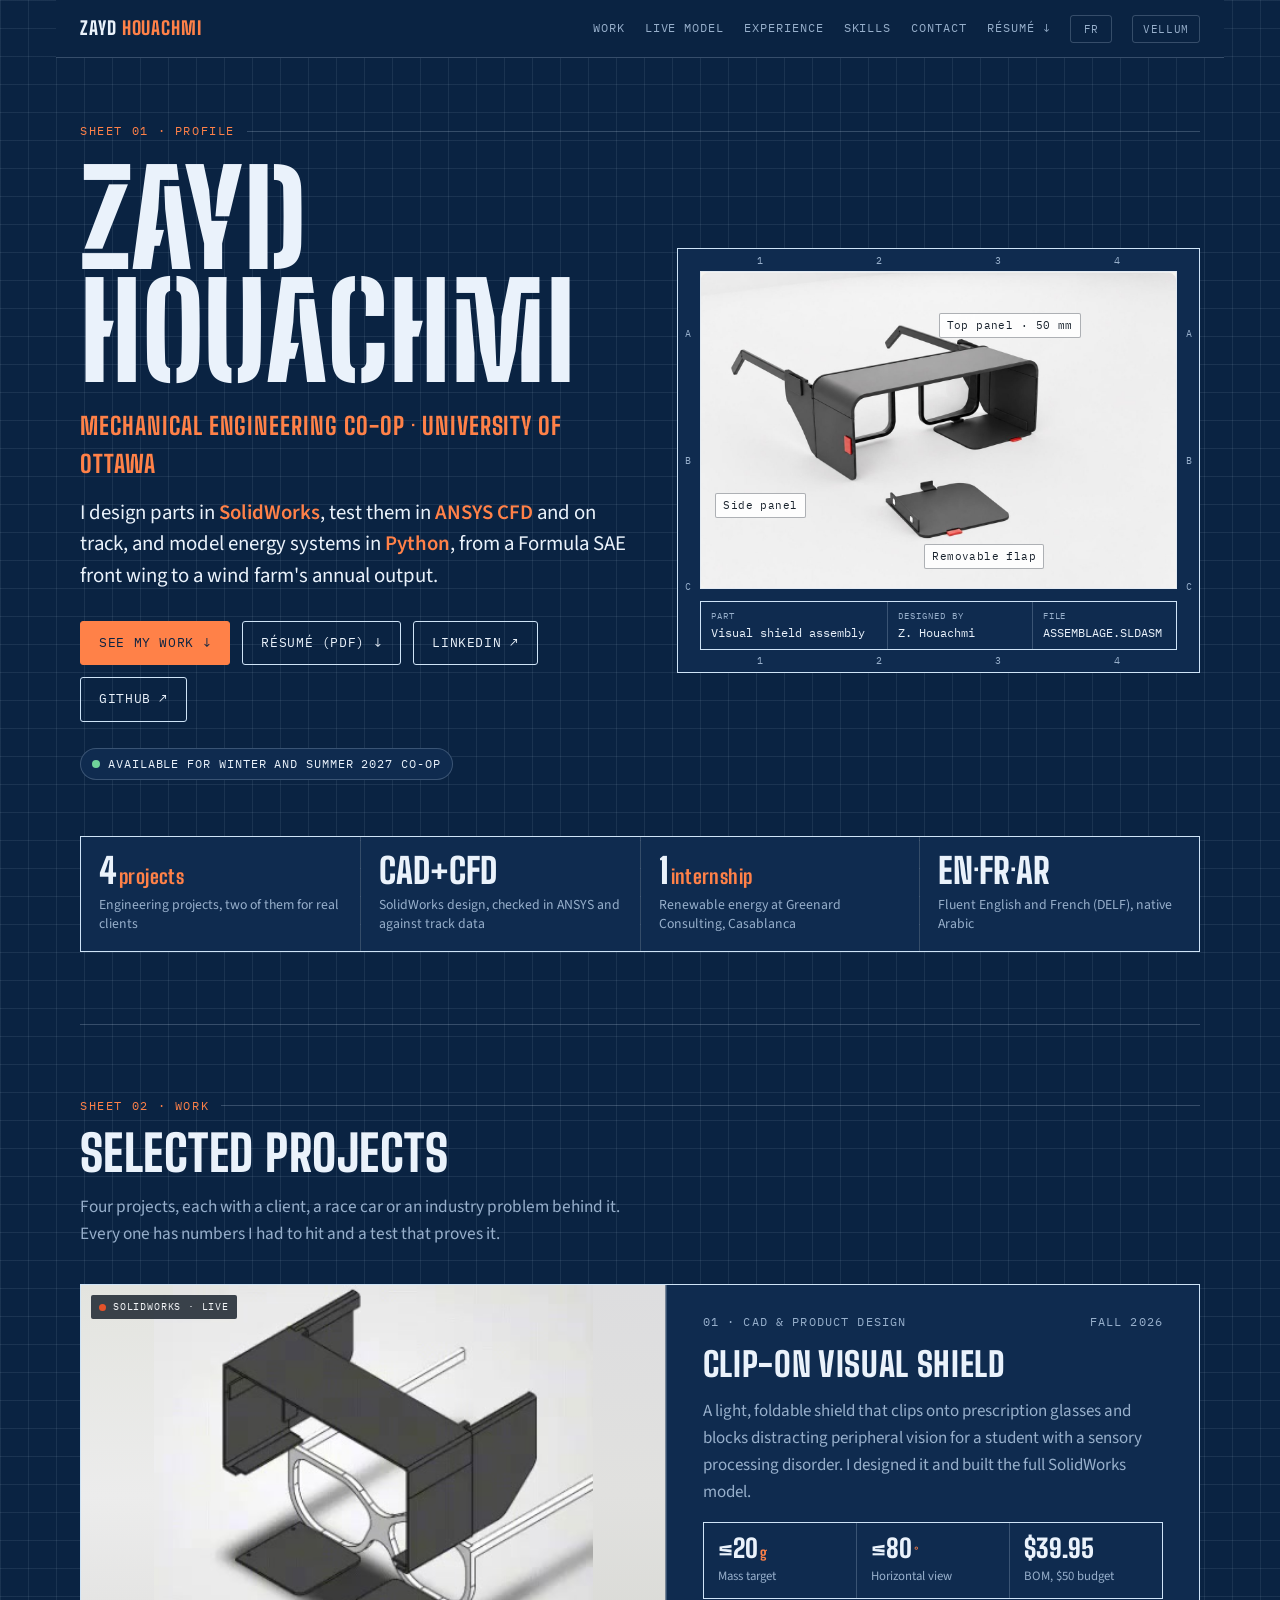
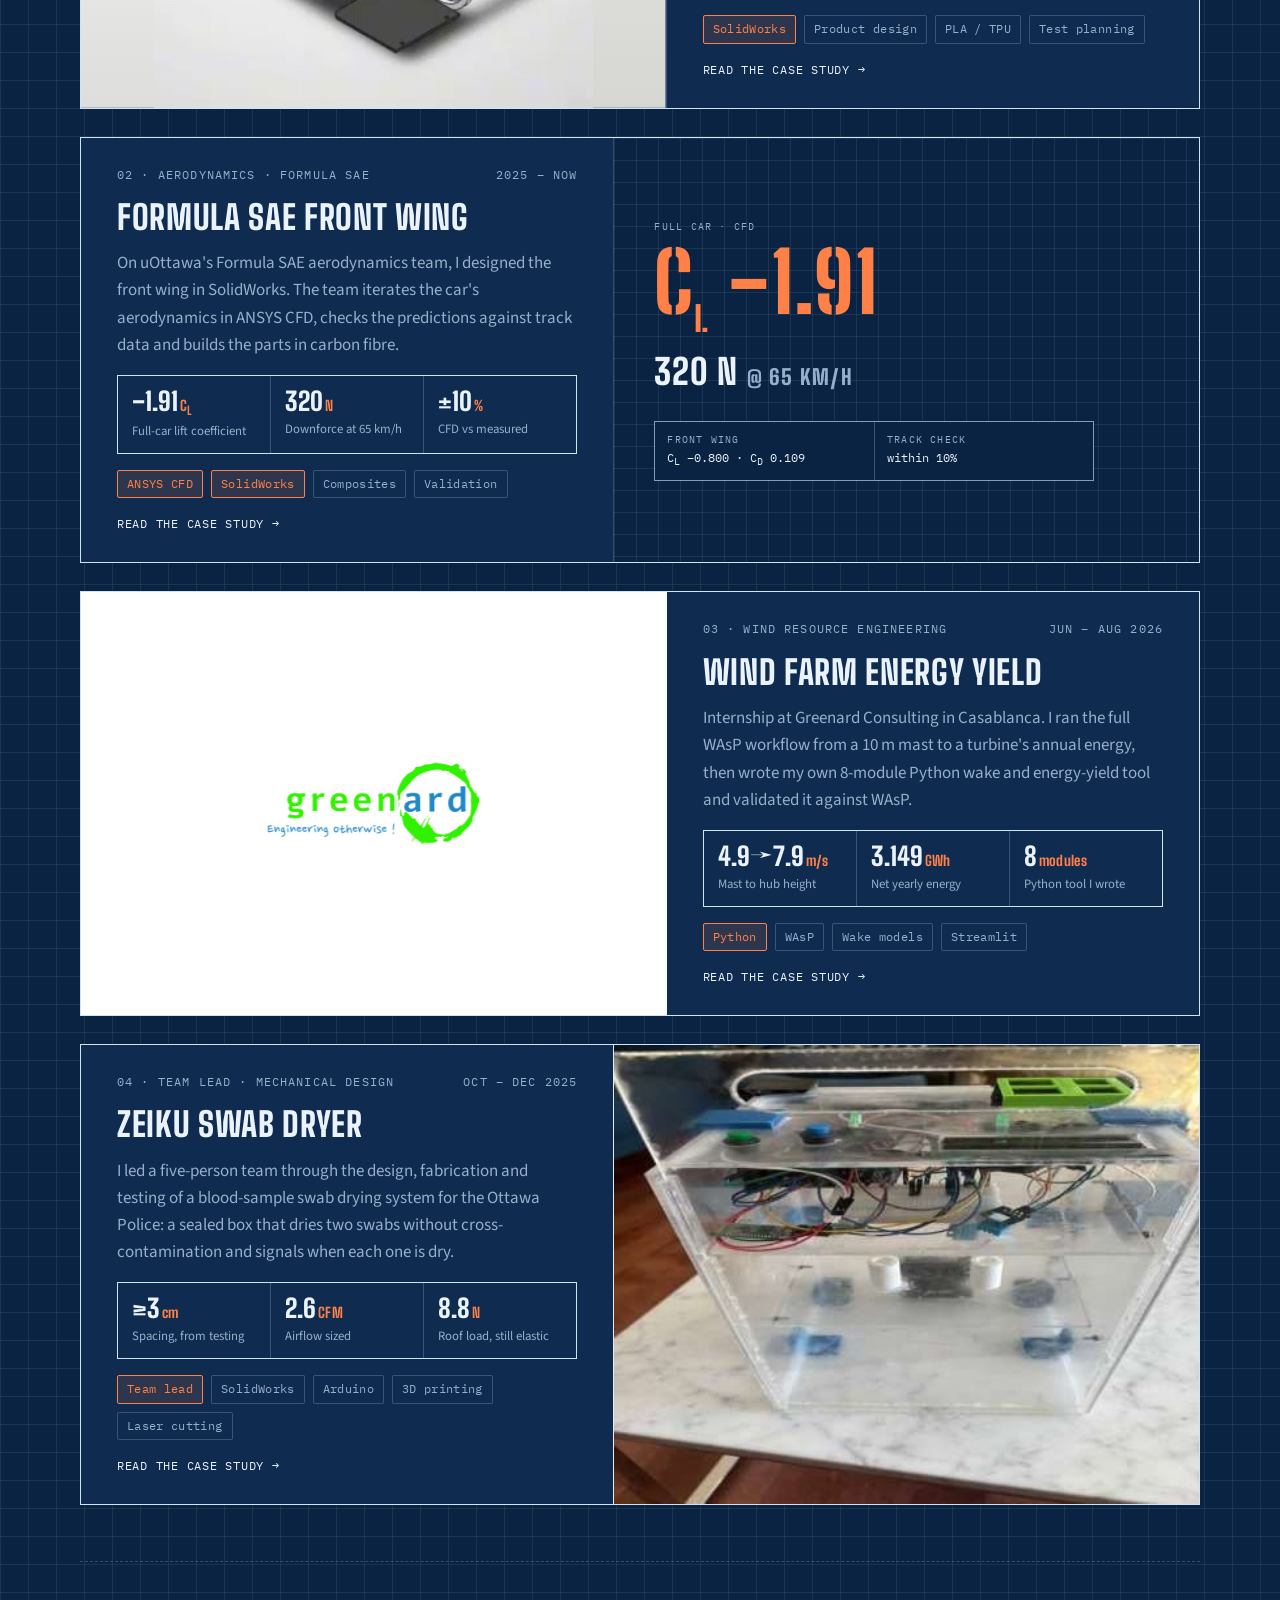
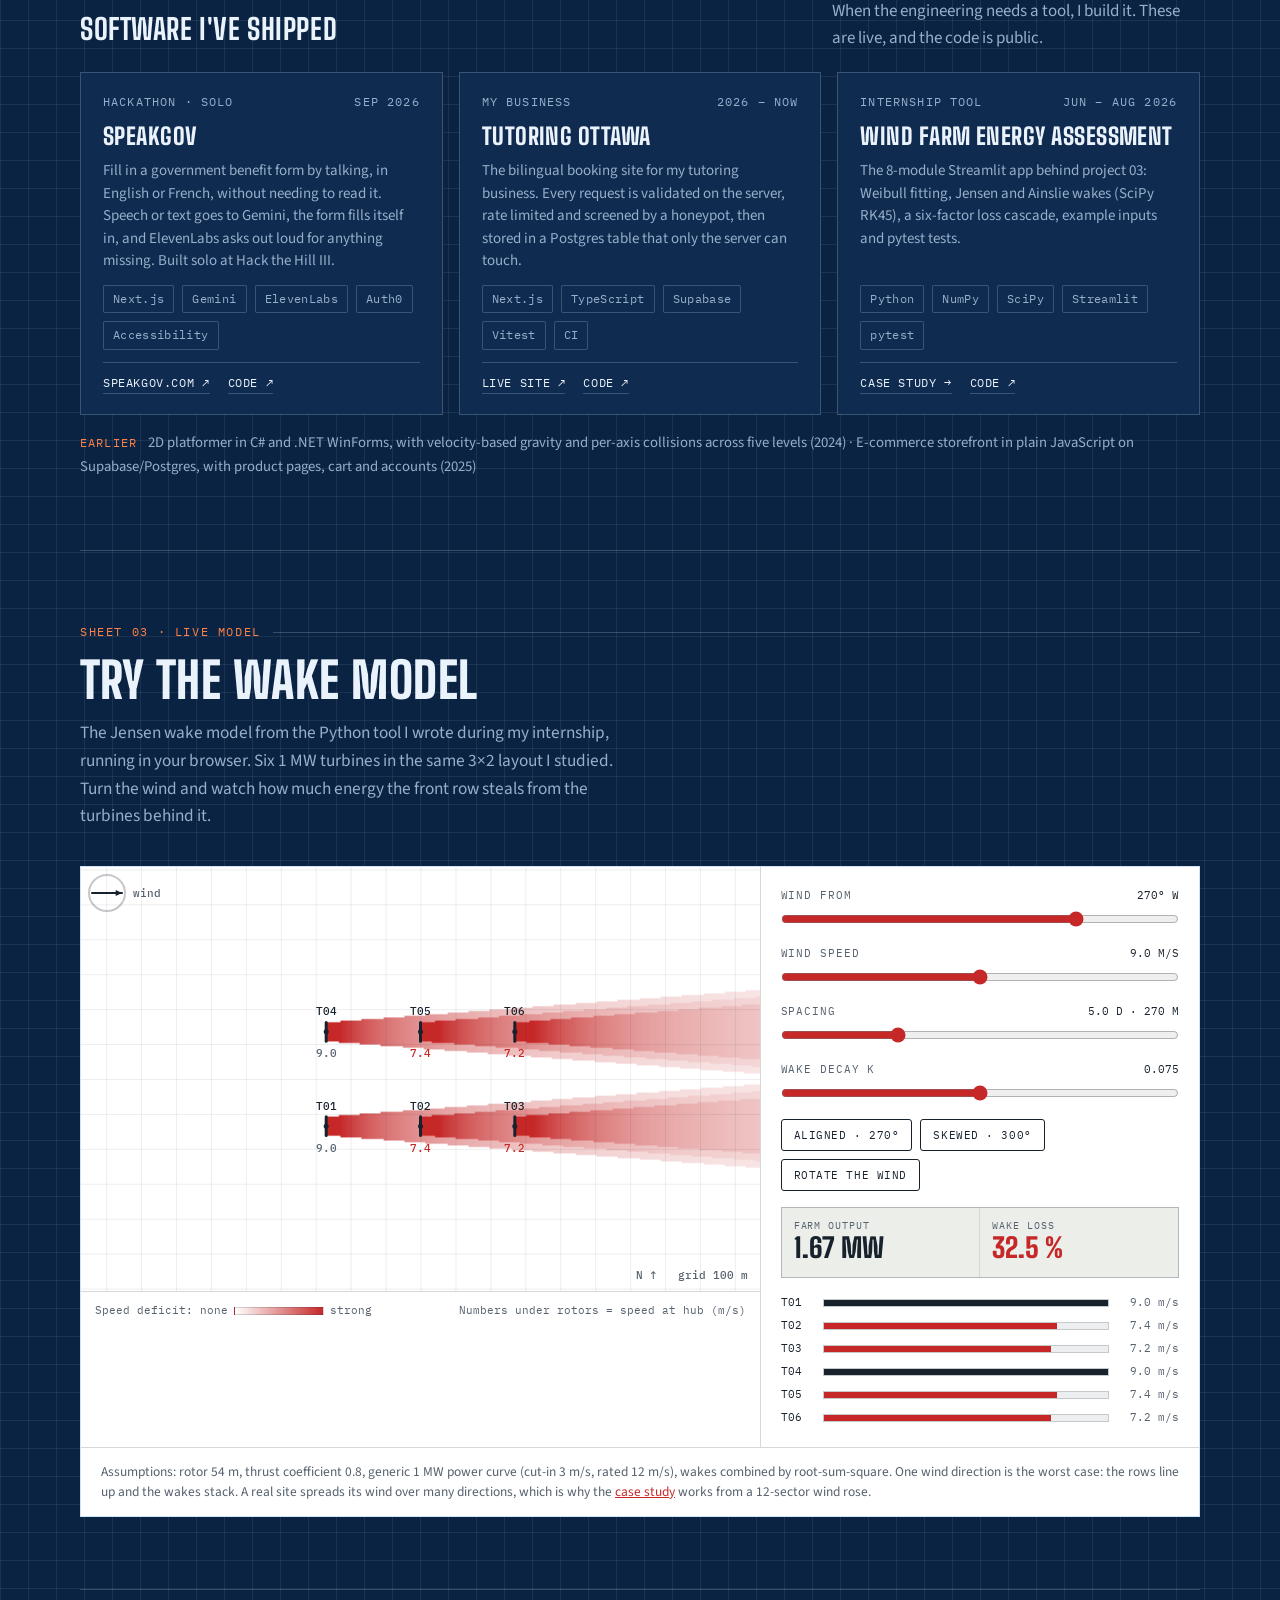
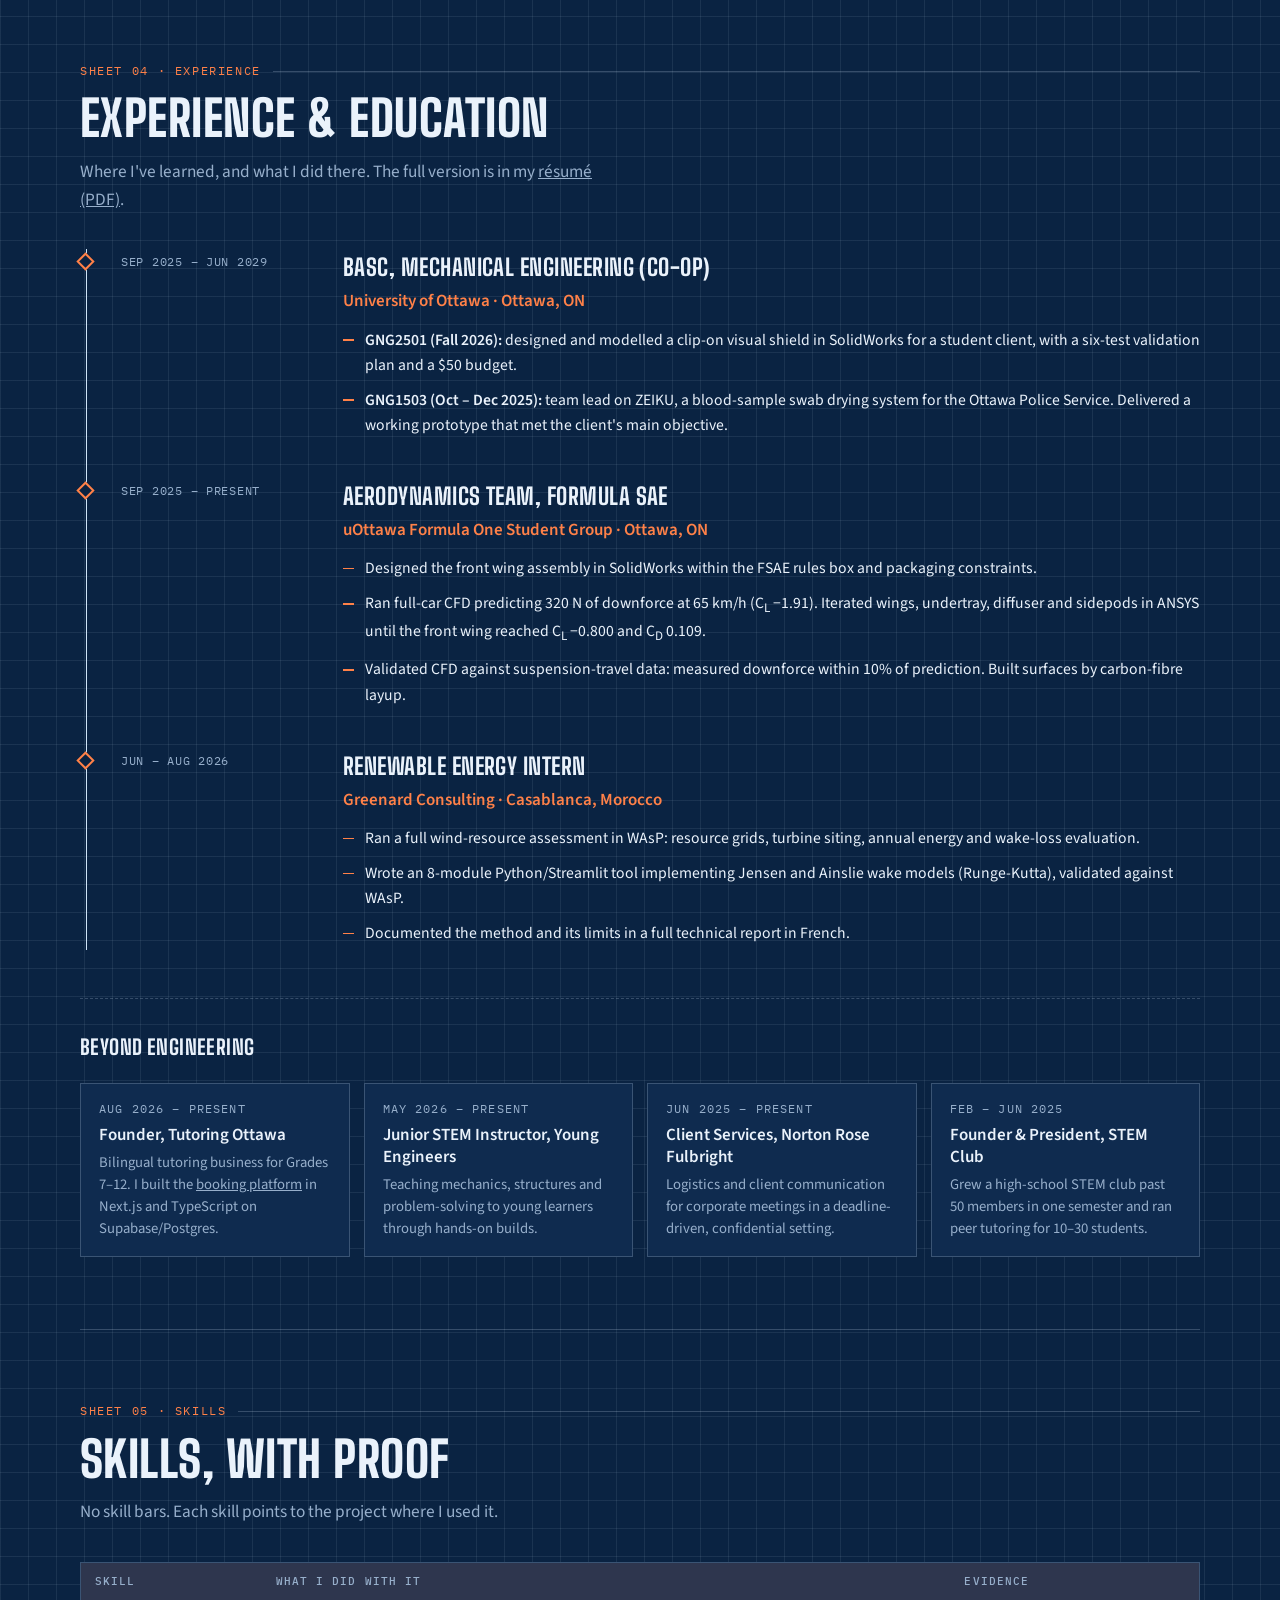
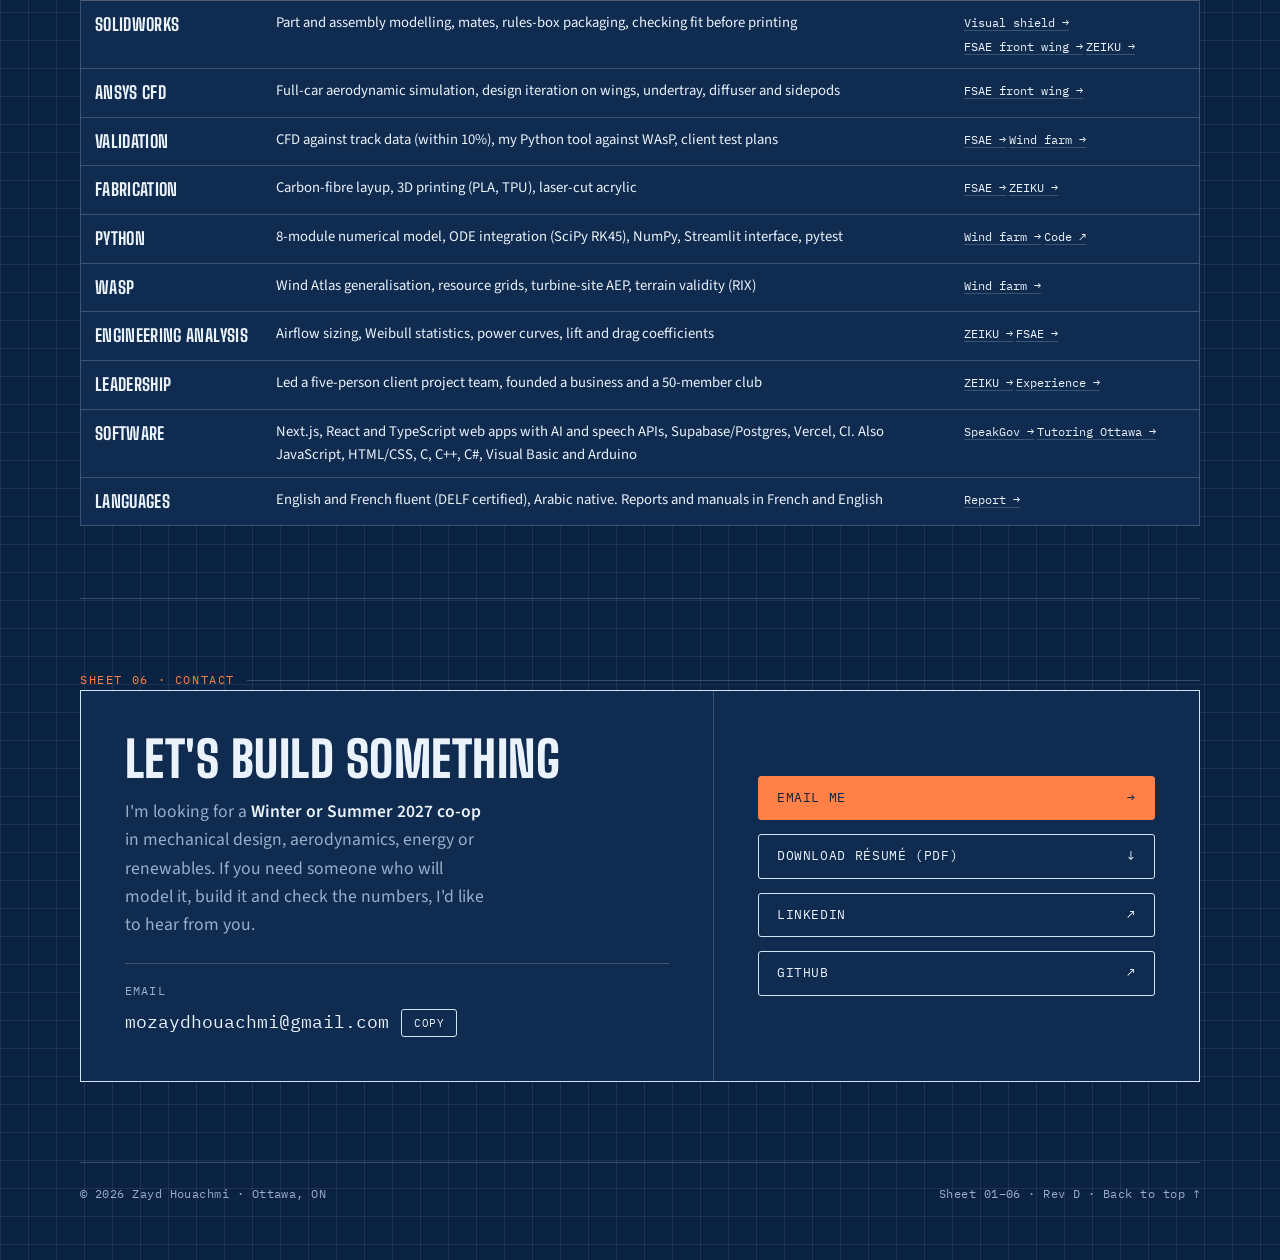
==== index.html @ e9d9a4f1 "Use the Greenard logo as the internship card image Co-Authored-By: Claude Sonnet 5.5 <noreply@anthro" ====
<!doctype html>
<html lang="en">
<head>
<meta charset="utf-8">
<meta name="viewport" content="width=device-width, initial-scale=1, viewport-fit=cover">
<title>Zayd Houachmi | Mechanical Engineering</title>
<meta name="description" content="Zayd Houachmi, mechanical engineering co-op student at the University of Ottawa, available Winter and Summer 2027. SolidWorks design, ANSYS CFD on a Formula SAE front wing, and wind farm energy-yield modelling in WAsP and Python.">
<meta name="author" content="Zayd Houachmi">
<link rel="canonical" href="https://zaydhouachmi.github.io/">
<meta property="og:type" content="website">
<meta property="og:title" content="Zayd Houachmi | Mechanical Engineering">
<meta property="og:description" content="SolidWorks design, Formula SAE aerodynamics in ANSYS CFD, and wind farm modelling. Available for Winter and Summer 2027 co-op.">
<meta property="og:image" content="https://zaydhouachmi.github.io/assets/shield-render.jpg">
<meta property="og:url" content="https://zaydhouachmi.github.io/">
<meta name="twitter:card" content="summary_large_image">
<meta name="theme-color" content="#0A2342">
<link rel="icon" href="data:image/svg+xml,%3Csvg xmlns='http://www.w3.org/2000/svg' viewBox='0 0 32 32'%3E%3Crect width='32' height='32' rx='4' fill='%230A2342'/%3E%3Ccircle cx='16' cy='16' r='7' fill='none' stroke='%23FF8148' stroke-width='3'/%3E%3Ccircle cx='16' cy='16' r='2.5' fill='%23EAF2FB'/%3E%3C/svg%3E">
<script>(function(){var t=null;try{t=localStorage.getItem('zh-theme')}catch(e){}document.documentElement.setAttribute('data-theme',t==='light'?'light':'dark')})()</script>
<link rel="preconnect" href="https://fonts.googleapis.com">
<link rel="preconnect" href="https://fonts.gstatic.com" crossorigin>
<link href="https://fonts.googleapis.com/css2?family=Big+Shoulders+Stencil:wght@800&family=Big+Shoulders:wght@600;700;800&family=Source+Sans+3:ital,wght@0,400;0,500;0,600;1,400&family=IBM+Plex+Mono:wght@400;500&display=swap" rel="stylesheet">
<link rel="stylesheet" href="assets/site.css?v=15">
<script type="application/ld+json">
{"@context":"https://schema.org","@type":"Person","name":"Zayd Houachmi","alternateName":"Mohamed Zayed Houachmi","jobTitle":"Mechanical Engineering Co-op Student","affiliation":{"@type":"CollegeOrUniversity","name":"University of Ottawa"},"address":{"@type":"PostalAddress","addressLocality":"Ottawa","addressRegion":"ON","addressCountry":"CA"},"email":"mailto:mozaydhouachmi@gmail.com","url":"https://zaydhouachmi.github.io/","sameAs":["https://www.linkedin.com/in/zayd-houachmi-b5578735a/","https://github.com/ZaydHouachmi"],"knowsLanguage":["en","fr","ar"],"knowsAbout":["SolidWorks","ANSYS CFD","Aerodynamics","Composite layup","Wind resource assessment","WAsP","Python"]}
</script>
</head>
<body>
<a class="skip" href="#main">Skip to content</a>
<div class="sheet">
  <header class="bar">
    <div class="wrap">
      <a class="wordmark" href="#top">Zayd <span>Houachmi</span></a>
      <nav class="nav" aria-label="Sections">
        <a href="#work">Work</a>
        <a href="#model">Live model</a>
        <a href="#experience">Experience</a>
        <a href="#skills">Skills</a>
        <a href="#contact">Contact</a>
        <a href="assets/Zayd-Houachmi-Resume.pdf" target="_blank" rel="noopener">Résumé ↓</a>
        <button class="theme-toggle" type="button" aria-pressed="false">Blueprint</button>
      </nav>
    </div>
  </header>

  <main class="wrap" id="main">
    <!-- Hero -->
    <section class="hero" id="top">
      <div class="label rise">Sheet 01 · Profile</div>
      <div class="hero-grid">
        <div>
          <h1 class="rise d1">Zayd<br>Houachmi</h1>
          <p class="role rise d2">Mechanical Engineering Co-op · University of Ottawa</p>
          <p class="pitch rise d2">I design parts in <em>SolidWorks</em>, test them in <em>ANSYS CFD</em> and on track, and model energy systems in <em>Python</em>, from a Formula SAE front wing to a wind farm's annual output.</p>
          <div class="cta rise d3">
            <a class="btn primary" href="#work">See my work ↓</a>
            <a class="btn" href="assets/Zayd-Houachmi-Resume.pdf" target="_blank" rel="noopener">Résumé (PDF) ↓</a>
            <a class="btn" href="https://www.linkedin.com/in/zayd-houachmi-b5578735a/" target="_blank" rel="noopener">LinkedIn ↗</a>
            <a class="btn" href="https://github.com/ZaydHouachmi" target="_blank" rel="noopener">GitHub ↗</a>
          </div>
          <p class="rise d4" style="margin-top: 26px;"><span class="status"><i aria-hidden="true"></i>Available for Winter and Summer 2027 co-op</span></p>
        </div>

        <figure class="dwg rise d3" aria-label="Current project drawing">
          <div class="zones top" aria-hidden="true"><span>1</span><span>2</span><span>3</span><span>4</span></div>
          <div class="zones bottom" aria-hidden="true"><span>1</span><span>2</span><span>3</span><span>4</span></div>
          <div class="zones left" aria-hidden="true"><span>A</span><span>B</span><span>C</span></div>
          <div class="zones right" aria-hidden="true"><span>A</span><span>B</span><span>C</span></div>
          <div class="view">
            <img src="assets/shield-render.jpg" width="1400" height="932" alt="Render of the clip-on visual shield mounted on glasses, with one lower flap removed" fetchpriority="high">
            <span class="callout" style="left: 50%; top: 13%;">Top panel · 50 mm</span>
            <span class="callout" style="left: 3%; top: 70%;">Side panel</span>
            <span class="callout" style="left: 47%; top: 86%;">Removable flap</span>
          </div>
          <div class="tb">
            <div><span class="k">Part</span>Visual shield assembly</div>
            <div><span class="k">Designed by</span>Z. Houachmi</div>
            <div><span class="k">File</span>ASSEMBLAGE.SLDASM</div>
          </div>
        </figure>
      </div>

      <div class="readings glance rise d4">
        <div><div class="v">4<small>projects</small></div><div class="d">Engineering projects, two of them for real clients</div></div>
        <div><div class="v">CAD+CFD</div><div class="d">SolidWorks design, checked in ANSYS and against track data</div></div>
        <div><div class="v">1<small>internship</small></div><div class="d">Renewable energy at Greenard Consulting, Casablanca</div></div>
        <div><div class="v">EN·FR·AR</div><div class="d">Fluent English and French (DELF), native Arabic</div></div>
      </div>
    </section>

    <!-- Work -->
    <section class="block" id="work">
      <div class="label">Sheet 02 · Work</div>
      <h2>Selected projects</h2>
      <p class="section-intro">Four projects, each with a client, a race car or an industry problem behind it. Every one has numbers I had to hit and a test that proves it.</p>

      <div class="features">
        <a class="feature" href="work/visual-shield.html">
          <div class="media cad-motion">
            <video src="assets/shield-motion.mp4" poster="assets/shield-motion-poster.jpg" width="374" height="360" autoplay muted loop playsinline preload="metadata" aria-label="SolidWorks animation of the visual shield assembly turning, with the lower flaps moving"></video>
            <span class="live-tag" aria-hidden="true">SolidWorks · live</span>
          </div>
          <div class="body">
            <div class="num"><span class="eyebrow">01 · CAD &amp; product design</span><span class="eyebrow">Fall 2026</span></div>
            <h3>Clip-on visual shield</h3>
            <p class="sum">A light, foldable shield that clips onto prescription glasses and blocks distracting peripheral vision for a student with a sensory processing disorder. I designed it and built the full SolidWorks model.</p>
            <div class="readings three compact">
              <div><div class="v">≤20<small>g</small></div><div class="d">Mass target</div></div>
              <div><div class="v">≤80<small>°</small></div><div class="d">Horizontal view</div></div>
              <div><div class="v">$39.95</div><div class="d">BOM, $50 budget</div></div>
            </div>
            <div class="tags"><span class="tag hot">SolidWorks</span><span class="tag">Product design</span><span class="tag">PLA / TPU</span><span class="tag">Test planning</span></div>
            <span class="go">Read the case study <span>→</span></span>
          </div>
        </a>

        <a class="feature flip" href="work/formula-sae.html">
          <div class="media datasheet" aria-hidden="true">
            <div class="ds">
              <span class="ds-k">Full car · CFD</span>
              <span class="ds-big">C<sub>L</sub> −1.91</span>
              <span class="ds-mid">320 N <em>@ 65 km/h</em></span>
              <div class="ds-row">
                <div><span class="ds-k">Front wing</span>C<sub>L</sub> −0.800 · C<sub>D</sub> 0.109</div>
                <div><span class="ds-k">Track check</span>within 10%</div>
              </div>
            </div>
          </div>
          <div class="body">
            <div class="num"><span class="eyebrow">02 · Aerodynamics · Formula SAE</span><span class="eyebrow">2025 – now</span></div>
            <h3>Formula SAE front wing</h3>
            <p class="sum">On uOttawa's Formula SAE aerodynamics team, I designed the front wing in SolidWorks. The team iterates the car's aerodynamics in ANSYS CFD, checks the predictions against track data and builds the parts in carbon fibre.</p>
            <div class="readings three compact">
              <div><div class="v">−1.91<small>C<sub>L</sub></small></div><div class="d">Full-car lift coefficient</div></div>
              <div><div class="v">320<small>N</small></div><div class="d">Downforce at 65 km/h</div></div>
              <div><div class="v">±10<small>%</small></div><div class="d">CFD vs measured</div></div>
            </div>
            <div class="tags"><span class="tag hot">ANSYS CFD</span><span class="tag hot">SolidWorks</span><span class="tag">Composites</span><span class="tag">Validation</span></div>
            <span class="go">Read the case study <span>→</span></span>
          </div>
        </a>

        <a class="feature" href="work/wind-farm.html">
          <div class="media contain logo"><img src="assets/greenard-logo.png" alt="Greenard Consulting logo" loading="lazy"></div>
          <div class="body">
            <div class="num"><span class="eyebrow">03 · Wind resource engineering</span><span class="eyebrow">Jun – Aug 2026</span></div>
            <h3>Wind farm energy yield</h3>
            <p class="sum">Internship at Greenard Consulting in Casablanca. I ran the full WAsP workflow from a 10&nbsp;m mast to a turbine's annual energy, then wrote my own 8-module Python wake and energy-yield tool and validated it against WAsP.</p>
            <div class="readings three compact">
              <div><div class="v">4.9→7.9<small>m/s</small></div><div class="d">Mast to hub height</div></div>
              <div><div class="v">3.149<small>GWh</small></div><div class="d">Net yearly energy</div></div>
              <div><div class="v">8<small>modules</small></div><div class="d">Python tool I wrote</div></div>
            </div>
            <div class="tags"><span class="tag hot">Python</span><span class="tag">WAsP</span><span class="tag">Wake models</span><span class="tag">Streamlit</span></div>
            <span class="go">Read the case study <span>→</span></span>
          </div>
        </a>

        <a class="feature flip" href="work/zeiku.html">
          <div class="media"><img src="assets/zeiku-top.jpg" alt="ZEIKU swab dryer: acrylic box with the electronics shelf on top" loading="lazy"></div>
          <div class="body">
            <div class="num"><span class="eyebrow">04 · Team lead · Mechanical design</span><span class="eyebrow">Oct – Dec 2025</span></div>
            <h3>ZEIKU swab dryer</h3>
            <p class="sum">I led a five-person team through the design, fabrication and testing of a blood-sample swab drying system for the Ottawa Police: a sealed box that dries two swabs without cross-contamination and signals when each one is dry.</p>
            <div class="readings three compact">
              <div><div class="v">≥3<small>cm</small></div><div class="d">Spacing, from testing</div></div>
              <div><div class="v">2.6<small>CFM</small></div><div class="d">Airflow sized</div></div>
              <div><div class="v">8.8<small>N</small></div><div class="d">Roof load, still elastic</div></div>
            </div>
            <div class="tags"><span class="tag hot">Team lead</span><span class="tag">SolidWorks</span><span class="tag">Arduino</span><span class="tag">3D printing</span><span class="tag">Laser cutting</span></div>
            <span class="go">Read the case study <span>→</span></span>
          </div>
        </a>
      </div>

      <div class="soft" id="software">
        <div class="soft-head">
          <h3>Software I've shipped</h3>
          <p>When the engineering needs a tool, I build it. These are live, and the code is public.</p>
        </div>
        <div class="soft-grid">
          <article>
            <div class="num"><span class="eyebrow">Hackathon · Solo</span><span class="eyebrow">Sep 2026</span></div>
            <h4>SpeakGov</h4>
            <p>Fill in a government benefit form by talking, in English or French, without needing to read it. Speech or text goes to Gemini, the form fills itself in, and ElevenLabs asks out loud for anything missing. Built solo at Hack the Hill III.</p>
            <div class="tags"><span class="tag">Next.js</span><span class="tag">Gemini</span><span class="tag">ElevenLabs</span><span class="tag">Auth0</span><span class="tag">Accessibility</span></div>
            <div class="links"><a href="https://speakgov.com" target="_blank" rel="noopener">speakgov.com ↗</a><a href="https://github.com/ZaydHouachmi/ottawa-voice" target="_blank" rel="noopener">Code ↗</a></div>
          </article>
          <article>
            <div class="num"><span class="eyebrow">My business</span><span class="eyebrow">2026 – now</span></div>
            <h4>Tutoring Ottawa</h4>
            <p>The bilingual booking site for my tutoring business. Every request is validated on the server, rate limited and screened by a honeypot, then stored in a Postgres table that only the server can touch.</p>
            <div class="tags"><span class="tag">Next.js</span><span class="tag">TypeScript</span><span class="tag">Supabase</span><span class="tag">Vitest</span><span class="tag">CI</span></div>
            <div class="links"><a href="https://tutoring-platform-mauve.vercel.app" target="_blank" rel="noopener">Live site ↗</a><a href="https://github.com/ZaydHouachmi/tutoring-platform" target="_blank" rel="noopener">Code ↗</a></div>
          </article>
          <article>
            <div class="num"><span class="eyebrow">Internship tool</span><span class="eyebrow">Jun – Aug 2026</span></div>
            <h4>Wind Farm Energy Assessment</h4>
            <p>The 8-module Streamlit app behind project 03: Weibull fitting, Jensen and Ainslie wakes (SciPy RK45), a six-factor loss cascade, example inputs and pytest tests.</p>
            <div class="tags"><span class="tag">Python</span><span class="tag">NumPy</span><span class="tag">SciPy</span><span class="tag">Streamlit</span><span class="tag">pytest</span></div>
            <div class="links"><a href="work/wind-farm.html">Case study →</a><a href="https://github.com/ZaydHouachmi/wind-farm-energy-assessment" target="_blank" rel="noopener">Code ↗</a></div>
          </article>
        </div>
        <p class="soft-earlier"><span class="eyebrow">Earlier</span> 2D platformer in C# and .NET WinForms, with velocity-based gravity and per-axis collisions across five levels (2024) · E-commerce storefront in plain JavaScript on Supabase/Postgres, with product pages, cart and accounts (2025)</p>
      </div>
    </section>

    <!-- Live model -->
    <section class="block" id="model">
      <div class="label">Sheet 03 · Live model</div>
      <h2>Try the wake model</h2>
      <p class="section-intro">The Jensen wake model from the Python tool I wrote during my internship, running in your browser. Six 1&nbsp;MW turbines in the same 3×2 layout I studied. Turn the wind and watch how much energy the front row steals from the turbines behind it.</p>

      <div class="wake" data-wake>
        <div class="wake-grid">
          <div class="wake-canvas">
            <canvas role="img" aria-label="Wake map"></canvas>
            <div class="wake-legend"><span>Speed deficit: none<span class="ramp" aria-hidden="true"></span>strong</span><span>Numbers under rotors = speed at hub (m/s)</span></div>
          </div>
          <div class="wake-ctrl">
            <div class="ctrl">
              <label for="w-dir">Wind from <output data-out="dir">270°</output></label>
              <input id="w-dir" name="dir" type="range" min="0" max="359" step="1" value="270">
            </div>
            <div class="ctrl">
              <label for="w-ws">Wind speed <output data-out="ws">9.0 m/s</output></label>
              <input id="w-ws" name="ws" type="range" min="4" max="14" step="0.5" value="9">
            </div>
            <div class="ctrl">
              <label for="w-sp">Spacing <output data-out="sp">5.0 D</output></label>
              <input id="w-sp" name="sp" type="range" min="3" max="10" step="0.5" value="5">
            </div>
            <div class="ctrl">
              <label for="w-k">Wake decay k <output data-out="k">0.075</output></label>
              <input id="w-k" name="k" type="range" min="0.03" max="0.12" step="0.005" value="0.075">
            </div>
            <div class="wake-actions">
              <button class="btn" type="button" data-preset="270">Aligned · 270°</button>
              <button class="btn" type="button" data-preset="300">Skewed · 300°</button>
              <button class="btn" type="button" data-act="spin" aria-pressed="false">Rotate the wind</button>
            </div>
            <div class="wake-out">
              <div><span class="k">Farm output</span><span class="v" data-out="mw">–</span></div>
              <div><span class="k">Wake loss</span><span class="v" data-out="loss">–</span></div>
            </div>
            <div class="bars" data-out="bars" aria-live="polite"></div>
          </div>
        </div>
        <p class="wake-note">Assumptions: rotor 54&nbsp;m, thrust coefficient 0.8, generic 1&nbsp;MW power curve (cut-in 3&nbsp;m/s, rated 12&nbsp;m/s), wakes combined by root-sum-square. One wind direction is the worst case: the rows line up and the wakes stack. A real site spreads its wind over many directions, which is why the <a href="work/wind-farm.html">case study</a> works from a 12-sector wind rose.</p>
      </div>
    </section>

    <!-- Experience -->
    <section class="block" id="experience">
      <div class="label">Sheet 04 · Experience</div>
      <h2>Experience &amp; education</h2>
      <p class="section-intro">Where I've learned, and what I did there. The full version is in my <a href="assets/Zayd-Houachmi-Resume.pdf" target="_blank" rel="noopener">résumé (PDF)</a>.</p>
      <div class="timeline">
        <div class="tl-item">
          <div class="tl-when">Sep 2025 – Jun 2029</div>
          <div class="tl-what">
            <h3>BASc, Mechanical Engineering (Co-op)</h3>
            <span class="org">University of Ottawa · Ottawa, ON</span>
            <ul class="points">
              <li><strong>GNG2501 (Fall 2026):</strong> designed and modelled a clip-on visual shield in SolidWorks for a student client, with a six-test validation plan and a $50 budget.</li>
              <li><strong>GNG1503 (Oct – Dec 2025):</strong> team lead on ZEIKU, a blood-sample swab drying system for the Ottawa Police Service. Delivered a working prototype that met the client's main objective.</li>
            </ul>
          </div>
        </div>
        <div class="tl-item">
          <div class="tl-when">Sep 2025 – Present</div>
          <div class="tl-what">
            <h3>Aerodynamics Team, Formula SAE</h3>
            <span class="org">uOttawa Formula One Student Group · Ottawa, ON</span>
            <ul class="points">
              <li>Designed the front wing assembly in SolidWorks within the FSAE rules box and packaging constraints.</li>
              <li>Ran full-car CFD predicting 320&nbsp;N of downforce at 65&nbsp;km/h (C<sub>L</sub>&nbsp;−1.91). Iterated wings, undertray, diffuser and sidepods in ANSYS until the front wing reached C<sub>L</sub>&nbsp;−0.800 and C<sub>D</sub>&nbsp;0.109.</li>
              <li>Validated CFD against suspension-travel data: measured downforce within 10% of prediction. Built surfaces by carbon-fibre layup.</li>
            </ul>
          </div>
        </div>
        <div class="tl-item">
          <div class="tl-when">Jun – Aug 2026</div>
          <div class="tl-what">
            <h3>Renewable Energy Intern</h3>
            <span class="org">Greenard Consulting · Casablanca, Morocco</span>
            <ul class="points">
              <li>Ran a full wind-resource assessment in WAsP: resource grids, turbine siting, annual energy and wake-loss evaluation.</li>
              <li>Wrote an 8-module Python/Streamlit tool implementing Jensen and Ainslie wake models (Runge-Kutta), validated against WAsP.</li>
              <li>Documented the method and its limits in a full technical report in French.</li>
            </ul>
          </div>
        </div>
      </div>

      <div class="also">
        <h3>Beyond engineering</h3>
        <div class="also-grid">
          <div><span class="eyebrow">Aug 2026 – Present</span><strong>Founder, Tutoring Ottawa</strong><p>Bilingual tutoring business for Grades 7–12. I built the <a href="https://tutoring-platform-mauve.vercel.app" target="_blank" rel="noopener">booking platform</a> in Next.js and TypeScript on Supabase/Postgres.</p></div>
          <div><span class="eyebrow">May 2026 – Present</span><strong>Junior STEM Instructor, Young Engineers</strong><p>Teaching mechanics, structures and problem-solving to young learners through hands-on builds.</p></div>
          <div><span class="eyebrow">Jun 2025 – Present</span><strong>Client Services, Norton Rose Fulbright</strong><p>Logistics and client communication for corporate meetings in a deadline-driven, confidential setting.</p></div>
          <div><span class="eyebrow">Feb – Jun 2025</span><strong>Founder &amp; President, STEM Club</strong><p>Grew a high-school STEM club past 50 members in one semester and ran peer tutoring for 10–30 students.</p></div>
        </div>
      </div>
    </section>

    <!-- Skills -->
    <section class="block" id="skills">
      <div class="label">Sheet 05 · Skills</div>
      <h2>Skills, with proof</h2>
      <p class="section-intro">No skill bars. Each skill points to the project where I used it.</p>
      <div class="table-wrap">
        <table class="skills-table">
          <thead><tr><th>Skill</th><th>What I did with it</th><th>Evidence</th></tr></thead>
          <tbody>
            <tr><td>SolidWorks</td><td>Part and assembly modelling, mates, rules-box packaging, checking fit before printing</td><td><a href="work/visual-shield.html">Visual shield →</a> <a href="work/formula-sae.html">FSAE front wing →</a> <a href="work/zeiku.html">ZEIKU →</a></td></tr>
            <tr><td>ANSYS CFD</td><td>Full-car aerodynamic simulation, design iteration on wings, undertray, diffuser and sidepods</td><td><a href="work/formula-sae.html">FSAE front wing →</a></td></tr>
            <tr><td>Validation</td><td>CFD against track data (within 10%), my Python tool against WAsP, client test plans</td><td><a href="work/formula-sae.html">FSAE →</a> <a href="work/wind-farm.html">Wind farm →</a></td></tr>
            <tr><td>Fabrication</td><td>Carbon-fibre layup, 3D printing (PLA, TPU), laser-cut acrylic</td><td><a href="work/formula-sae.html">FSAE →</a> <a href="work/zeiku.html">ZEIKU →</a></td></tr>
            <tr><td>Python</td><td>8-module numerical model, ODE integration (SciPy RK45), NumPy, Streamlit interface, pytest</td><td><a href="work/wind-farm.html">Wind farm →</a> <a href="https://github.com/ZaydHouachmi/wind-farm-energy-assessment" target="_blank" rel="noopener">Code ↗</a></td></tr>
            <tr><td>WAsP</td><td>Wind Atlas generalisation, resource grids, turbine-site AEP, terrain validity (RIX)</td><td><a href="work/wind-farm.html">Wind farm →</a></td></tr>
            <tr><td>Engineering analysis</td><td>Airflow sizing, Weibull statistics, power curves, lift and drag coefficients</td><td><a href="work/zeiku.html">ZEIKU →</a> <a href="work/formula-sae.html">FSAE →</a></td></tr>
            <tr><td>Leadership</td><td>Led a five-person client project team, founded a business and a 50-member club</td><td><a href="work/zeiku.html">ZEIKU →</a> <a href="#experience">Experience →</a></td></tr>
            <tr><td>Software</td><td>Next.js, React and TypeScript web apps with AI and speech APIs, Supabase/Postgres, Vercel, CI. Also JavaScript, HTML/CSS, C, C++, C#, Visual Basic and Arduino</td><td><a href="#software">SpeakGov →</a> <a href="#software">Tutoring Ottawa →</a></td></tr>
            <tr><td>Languages</td><td>English and French fluent (DELF certified), Arabic native. Reports and manuals in French and English</td><td><a href="work/wind-farm.html">Report →</a></td></tr>
          </tbody>
        </table>
      </div>
    </section>

    <!-- Contact -->
    <section class="block" id="contact">
      <div class="label">Sheet 06 · Contact</div>
      <div class="contact-card">
        <div>
          <h2>Let's build something</h2>
          <p>I'm looking for a <strong>Winter or Summer 2027 co-op</strong> in mechanical design, aerodynamics, energy or renewables. If you need someone who will model it, build it and check the numbers, I'd like to hear from you.</p>
          <div class="email-row">
            <span class="eyebrow">Email</span>
            <span class="email" id="email">mozaydhouachmi@gmail.com</span>
            <button class="btn copy" type="button" data-copy="mozaydhouachmi@gmail.com">Copy</button>
          </div>
        </div>
        <div>
          <a class="btn primary" href="mailto:mozaydhouachmi@gmail.com">Email me <span>→</span></a>
          <a class="btn" href="assets/Zayd-Houachmi-Resume.pdf" target="_blank" rel="noopener">Download résumé (PDF) <span>↓</span></a>
          <a class="btn" href="https://www.linkedin.com/in/zayd-houachmi-b5578735a/" target="_blank" rel="noopener">LinkedIn <span>↗</span></a>
          <a class="btn" href="https://github.com/ZaydHouachmi" target="_blank" rel="noopener">GitHub <span>↗</span></a>
        </div>
      </div>
    </section>

    <footer>
      <span>© 2026 Zayd Houachmi · Ottawa, ON</span>
      <span>Sheet 01–06 · Rev D · <a href="#top">Back to top ↑</a></span>
    </footer>
  </main>
</div>
<script src="assets/fr.js?v=15"></script>
<script src="assets/i18n.js?v=15"></script>
<script src="assets/site.js?v=15"></script>
</body>
</html>
---- assets/site.css ----
/*
  Layout: the site is one technical drawing set. Each section is a numbered
  "sheet"; each project opens with a title block (client, date, role, tools),
  a strip of key readings, then the write-up beside its figures.
  Light = graphite on vellum; dark = blueprint.
*/
:root {
  --bg: #ECEEEA;
  --surface: #F8F9F6;
  --plate: #FFFFFF;
  --fg: #18222D;
  --muted: #56616E;
  --grid: rgba(24,34,45,.075);
  --rule: rgba(24,34,45,.18);
  --line: #18222D;
  --accent: #C9461B;
  --accent-soft: rgba(201,70,27,.1);
  --accent-contrast: #FFFFFF;
  --ok: #2F7A4B;
  --font-display: 'Big Shoulders Stencil', 'Big Shoulders', 'Arial Narrow', sans-serif;
  --font-head: 'Big Shoulders', 'Arial Narrow', sans-serif;
  --font-body: 'Source Sans 3', system-ui, -apple-system, 'Segoe UI', sans-serif;
  --font-mono: 'IBM Plex Mono', ui-monospace, 'Cascadia Mono', Consolas, monospace;
  color-scheme: light;
}
@media (prefers-color-scheme: dark) {
  :root:not([data-theme="light"]) {
    --bg: #0A2342;
    --surface: #0F2B4F;
    --plate: #E8EDF2;
    --fg: #EAF2FB;
    --muted: #97AFCB;
    --grid: rgba(207,228,247,.085);
    --rule: rgba(207,228,247,.22);
    --line: #CFE4F7;
    --accent: #FF8148;
    --accent-soft: rgba(255,129,72,.13);
    --accent-contrast: #0A2342;
    --ok: #6FD39A;
    color-scheme: dark;
  }
}
:root[data-theme="dark"] {
  --bg: #0A2342;
  --surface: #0F2B4F;
  --plate: #E8EDF2;
  --fg: #EAF2FB;
  --muted: #97AFCB;
  --grid: rgba(207,228,247,.085);
  --rule: rgba(207,228,247,.22);
  --line: #CFE4F7;
  --accent: #FF8148;
  --accent-soft: rgba(255,129,72,.13);
  --accent-contrast: #0A2342;
  --ok: #6FD39A;
  color-scheme: dark;
}

*, *::before, *::after { box-sizing: border-box; }
html { scroll-behavior: smooth; scroll-padding-top: 76px; }
@media (prefers-reduced-motion: reduce) { html { scroll-behavior: auto; } }
body {
  margin: 0;
  background: var(--bg);
  color: var(--fg);
  font-family: var(--font-body);
  font-size: 17px;
  line-height: 1.6;
  -webkit-font-smoothing: antialiased;
  text-rendering: optimizeLegibility;
}
img { max-width: 100%; display: block; }
a { color: inherit; }
:focus-visible { outline: 2px solid var(--accent); outline-offset: 3px; }
::selection { background: var(--accent); color: var(--accent-contrast); }

.skip {
  position: absolute; left: 16px; top: -60px; z-index: 50;
  background: var(--accent); color: var(--accent-contrast);
  padding: 8px 14px; font-family: var(--font-mono); font-size: .8rem; text-decoration: none;
}
.skip:focus { top: 12px; }

.sheet {
  min-height: 100vh;
  padding: 0 clamp(16px, 5vw, 56px) 56px;
  background-image:
    linear-gradient(var(--grid) 1px, transparent 1px),
    linear-gradient(90deg, var(--grid) 1px, transparent 1px);
  background-size: 28px 28px;
}
.wrap { max-width: 1120px; margin: 0 auto; }

/* ---------- Header ---------- */
header.bar {
  position: sticky;
  top: env(safe-area-inset-top, 0px);
  z-index: 20;
  background: var(--bg);
  border-bottom: 1px solid var(--rule);
}
header.bar .wrap {
  display: flex; align-items: center; justify-content: space-between;
  gap: 10px 20px; flex-wrap: wrap; padding-block: 14px;
}
.wordmark {
  font-family: var(--font-head); font-weight: 800; font-size: 1.15rem;
  letter-spacing: .05em; text-transform: uppercase; text-decoration: none;
}
.wordmark span { color: var(--accent); }
.nav { display: flex; align-items: center; gap: 4px 20px; flex-wrap: wrap; }
.nav a {
  font-family: var(--font-mono); font-size: .74rem; letter-spacing: .08em;
  text-transform: uppercase; text-decoration: none; color: var(--muted);
  padding-block: 4px; border-bottom: 1px solid transparent;
}
.nav a:hover, .nav a[aria-current="page"] { color: var(--fg); border-color: var(--accent); }
.theme-toggle, .lang-toggle {
  font-family: var(--font-mono); font-size: .68rem; letter-spacing: .06em; text-transform: uppercase;
  color: var(--muted); background: transparent; border: 1px solid var(--rule);
  border-radius: 3px; padding: 6px 10px; cursor: pointer;
}
.theme-toggle:hover, .lang-toggle:hover { color: var(--fg); border-color: var(--accent); }
.lang-toggle { min-width: 2.6rem; }

/* ---------- Type & shared ---------- */
.label {
  display: flex; align-items: center; gap: 12px;
  font-family: var(--font-mono); font-size: .72rem; letter-spacing: .14em;
  text-transform: uppercase; color: var(--accent);
}
.label::after { content: ""; flex: 1; height: 1px; background: var(--rule); }
.eyebrow {
  font-family: var(--font-mono); font-size: .72rem; letter-spacing: .1em;
  text-transform: uppercase; color: var(--muted);
}
section.block { padding-block: 72px; border-top: 1px solid var(--rule); }
h1, h2, h3 { text-wrap: balance; }
h2 {
  font-family: var(--font-head); font-weight: 800; font-size: clamp(2.1rem, 5vw, 3.1rem);
  line-height: 1; letter-spacing: .01em; text-transform: uppercase; margin: 14px 0 14px;
}
.section-intro { color: var(--muted); max-width: 60ch; font-size: 1.08rem; margin: 0 0 36px; }
h3 {
  font-family: var(--font-head); font-weight: 700; font-size: 1.3rem;
  letter-spacing: .02em; text-transform: uppercase; margin: 0 0 10px;
}
p { margin: 0; }
.prose { display: grid; gap: 14px; max-width: 64ch; }
.prose strong, .points strong { font-weight: 600; }

.btn {
  display: inline-flex; align-items: center; gap: 8px;
  font-family: var(--font-mono); font-size: .8rem; letter-spacing: .05em; text-transform: uppercase;
  text-decoration: none; padding: 11px 18px; border: 1.5px solid var(--line); border-radius: 3px;
  background: transparent; color: inherit; cursor: pointer;
  transition: border-color .15s, color .15s, background-color .15s, transform .15s;
}
.btn.primary { background: var(--accent); border-color: var(--accent); color: var(--accent-contrast); }
.btn.primary:hover { transform: translateY(-1px); }
.btn:not(.primary):hover { border-color: var(--accent); color: var(--accent); }
.cta { display: flex; flex-wrap: wrap; gap: 12px; }

.tags { display: flex; flex-wrap: wrap; gap: 8px; }
.tag {
  font-family: var(--font-mono); font-size: .72rem; letter-spacing: .03em;
  padding: 4px 9px; border: 1px solid var(--rule); border-radius: 2px;
  color: var(--muted); background: var(--surface);
}
.tag.hot { color: var(--accent); border-color: var(--accent); background: var(--accent-soft); }

ul.points { margin: 0; padding: 0; list-style: none; display: grid; gap: 10px; }
ul.points li { position: relative; padding-left: 22px; }
ul.points li::before {
  content: ""; position: absolute; left: 0; top: .74em; width: 11px; height: 1.5px; background: var(--accent);
}

/* ---------- Title block & readings ---------- */
.titleblock {
  border: 1.5px solid var(--line); background: var(--rule);
  display: grid; grid-template-columns: 1fr 1fr; gap: 1px;
  font-family: var(--font-mono); font-size: .8rem;
}
.titleblock > div { padding: 10px 14px; background: var(--surface); min-width: 0; overflow-wrap: anywhere; }
.titleblock > div.full { grid-column: 1 / -1; }
.titleblock .k {
  display: block; font-size: .62rem; letter-spacing: .1em; text-transform: uppercase;
  color: var(--muted); margin-bottom: 2px;
}
.titleblock .big { font-family: var(--font-head); font-weight: 800; font-size: 1.25rem; letter-spacing: .03em; text-transform: uppercase; }

.readings {
  display: grid; grid-template-columns: repeat(4, minmax(0, 1fr));
  border: 1.5px solid var(--line); background: var(--rule); gap: 1px;
}
.readings > div { padding: 16px 18px; background: var(--surface); min-width: 0; }
.readings .v {
  font-family: var(--font-head); font-weight: 800; font-size: clamp(1.6rem, 3.4vw, 2.2rem);
  line-height: 1.05; font-variant-numeric: tabular-nums;
}
.readings .v small { font-size: .55em; font-weight: 700; color: var(--accent); margin-left: 2px; letter-spacing: .02em; }
.readings .d { font-size: .86rem; color: var(--muted); margin-top: 6px; line-height: 1.4; }
.readings.three { grid-template-columns: repeat(3, minmax(0, 1fr)); }
.readings.compact > div { padding: 12px 14px; }
.readings.compact .v { font-size: clamp(1.3rem, 2.4vw, 1.6rem); }
.readings.compact .d { font-size: .8rem; }

/* ---------- Hero ---------- */
.hero { padding-block: 64px 72px; }
.hero-grid {
  display: grid; grid-template-columns: minmax(0, 1.05fr) minmax(0, 1fr);
  gap: 48px; align-items: center;
}
.status {
  display: inline-flex; align-items: center; gap: 8px;
  font-family: var(--font-mono); font-size: .72rem; letter-spacing: .08em; text-transform: uppercase;
  color: var(--fg); border: 1px solid var(--rule); background: var(--surface);
  padding: 6px 11px; border-radius: 999px;
}
.status i { width: 8px; height: 8px; border-radius: 50%; background: var(--ok); box-shadow: 0 0 0 0 var(--ok); }
@media (prefers-reduced-motion: no-preference) {
  .status i { animation: ping 2.4s ease-out infinite; }
  @keyframes ping { 0% { box-shadow: 0 0 0 0 color-mix(in srgb, var(--ok) 60%, transparent); } 70%, 100% { box-shadow: 0 0 0 8px transparent; } }
}
.hero h1 {
  font-family: var(--font-display); font-weight: 800;
  font-size: clamp(3.6rem, 11vw, 8.2rem); line-height: .86; letter-spacing: .005em;
  text-transform: uppercase; margin: 22px 0 18px;
}
.hero .role {
  font-family: var(--font-head); font-weight: 700; font-size: clamp(1.15rem, 2.4vw, 1.5rem);
  letter-spacing: .04em; text-transform: uppercase; color: var(--accent); margin-bottom: 14px;
}
.hero .pitch { font-size: clamp(1.12rem, 1.8vw, 1.3rem); line-height: 1.5; max-width: 34em; margin-bottom: 30px; }
.hero .pitch em { font-style: normal; color: var(--accent); font-weight: 600; }

/* Drawing frame with zone markers (A–C / 1–4), like a real drawing sheet border */
.dwg { position: relative; border: 1.5px solid var(--line); background: var(--surface); padding: 22px; }
.dwg .zones { position: absolute; display: flex; font-family: var(--font-mono); font-size: .6rem; color: var(--muted); pointer-events: none; }
.dwg .zones.top, .dwg .zones.bottom { left: 22px; right: 22px; justify-content: space-around; }
.dwg .zones.top { top: 4px; }
.dwg .zones.bottom { bottom: 4px; }
.dwg .zones.left, .dwg .zones.right { top: 22px; bottom: 22px; flex-direction: column; justify-content: space-around; }
.dwg .zones.left { left: 7px; }
.dwg .zones.right { right: 7px; }
.dwg .view { position: relative; border: 1px solid var(--rule); background: var(--plate); overflow: hidden; }
.dwg .view img { width: 100%; height: auto; }
.dwg .view .callout {
  position: absolute; font-family: var(--font-mono); font-size: .66rem; letter-spacing: .04em;
  color: #18222D; background: rgba(255,255,255,.86); border: 1px solid rgba(24,34,45,.35);
  padding: 3px 7px; border-radius: 2px; white-space: nowrap;
}
.dwg .tb {
  display: grid; grid-template-columns: 1.3fr 1fr 1fr; margin-top: 12px;
  border: 1px solid var(--line); background: var(--rule); gap: 1px; font-family: var(--font-mono); font-size: .72rem;
}
.dwg .tb > div { background: var(--surface); padding: 7px 10px; min-width: 0; overflow-wrap: anywhere; }
.dwg .tb .k { display: block; font-size: .58rem; letter-spacing: .1em; text-transform: uppercase; color: var(--muted); }

.glance { margin-top: 56px; }

/* ---------- Featured work ---------- */
.features { display: grid; gap: 28px; }
.feature {
  display: grid; grid-template-columns: minmax(0, 1.1fr) minmax(0, 1fr); gap: 0;
  border: 1.5px solid var(--line); background: var(--surface); text-decoration: none;
  transition: transform .2s, box-shadow .2s;
}
.feature:hover { transform: translateY(-3px); box-shadow: 0 14px 30px -18px rgba(0,0,0,.45); }
.feature:hover .go { color: var(--accent); }
.feature:hover .go span { transform: translateX(4px); }
.feature.flip { grid-template-columns: minmax(0, 1fr) minmax(0, 1.1fr); }
.feature.flip .media { order: 2; border-right: none; border-left: 1px solid var(--rule); }
.feature .media { background: var(--plate); border-right: 1px solid var(--rule); min-height: 280px; display: grid; place-items: center; overflow: hidden; }
.feature .media img { width: 100%; height: 100%; object-fit: cover; transition: transform .5s; }
.feature .media.contain img { object-fit: contain; padding: 18px; }
.feature:hover .media img { transform: scale(1.025); }
.feature .body { padding: 28px clamp(20px, 3vw, 36px); display: grid; gap: 16px; align-content: start; min-width: 0; }
.feature .num { display: flex; justify-content: space-between; gap: 12px; flex-wrap: wrap; }
.feature h3 { font-family: var(--font-head); font-weight: 800; font-size: clamp(1.6rem, 3vw, 2.1rem); line-height: 1.02; margin: 0; }
.feature p.sum { color: var(--muted); }
.go {
  font-family: var(--font-mono); font-size: .78rem; letter-spacing: .06em; text-transform: uppercase;
  display: inline-flex; gap: 8px; align-items: center; transition: color .15s;
}
.go span { transition: transform .2s; display: inline-block; }

/* Data sheet: a fixed blueprint panel (same look in both themes) for projects without photos yet */
.feature .media.datasheet {
  background-color: #0A2342;
  background-image:
    linear-gradient(rgba(207,228,247,.09) 1px, transparent 1px),
    linear-gradient(90deg, rgba(207,228,247,.09) 1px, transparent 1px);
  background-size: 22px 22px;
  color: #EAF2FB;
  padding: clamp(22px, 4vw, 40px);
  place-items: center start;
}
.ds { display: grid; gap: 10px; width: 100%; max-width: 440px; }
.ds-k { display: block; font-family: var(--font-mono); font-size: .64rem; letter-spacing: .12em; text-transform: uppercase; color: #97AFCB; }
.ds-big { font-family: var(--font-display); font-weight: 800; font-size: clamp(3.2rem, 7vw, 5.2rem); line-height: .9; color: #FF8148; letter-spacing: .01em; }
.ds-big sub { font-size: .42em; }
.ds-mid { font-family: var(--font-head); font-weight: 800; font-size: clamp(1.6rem, 3vw, 2.2rem); text-transform: uppercase; letter-spacing: .02em; }
.ds-mid em { font-style: normal; color: #97AFCB; font-size: .6em; letter-spacing: .06em; }
.ds-row { display: grid; grid-template-columns: 1fr 1fr; gap: 1px; margin-top: 10px; background: rgba(207,228,247,.25); border: 1px solid rgba(207,228,247,.5); }
.ds-row > div { background: #0A2342; padding: 10px 12px; font-family: var(--font-mono); font-size: .78rem; }

/* ---------- Wake demo ---------- */
/* The wake demo always uses the light, red-on-white palette, whatever the page theme */
.wake {
  --bg: #ECEEEA;
  --surface: #FFFFFF;
  --fg: #18222D;
  --muted: #56616E;
  --grid: rgba(24,34,45,.075);
  --rule: rgba(24,34,45,.18);
  --line: #18222D;
  --accent: #C62828;
  --accent-soft: rgba(198,40,40,.1);
  --accent-contrast: #FFFFFF;
  color-scheme: light;
  color: var(--fg);
  border: 1.5px solid #CFE4F7;
  background: var(--surface);
}
.wake a { color: var(--accent); }
.wake-grid { display: grid; grid-template-columns: minmax(0, 1.55fr) minmax(0, 1fr); }
.wake-canvas { position: relative; border-right: 1px solid var(--rule); min-width: 0; }
.wake-canvas canvas { display: block; width: 100%; height: auto; aspect-ratio: 16 / 10; }
.wake-legend {
  display: flex; justify-content: space-between; gap: 10px; flex-wrap: wrap;
  padding: 10px 14px; border-top: 1px solid var(--rule);
  font-family: var(--font-mono); font-size: .68rem; color: var(--muted);
}
.wake-legend .ramp { display: inline-block; width: 90px; height: 8px; vertical-align: middle; margin: 0 6px; border: 1px solid var(--rule); background: linear-gradient(90deg, var(--surface), var(--accent)); }
.wake-ctrl { padding: 20px; display: grid; gap: 16px; align-content: start; min-width: 0; }
.ctrl { display: grid; gap: 4px; }
.ctrl label { display: flex; justify-content: space-between; gap: 8px; font-family: var(--font-mono); font-size: .7rem; letter-spacing: .08em; text-transform: uppercase; color: var(--muted); }
.ctrl output { color: var(--fg); font-variant-numeric: tabular-nums; letter-spacing: 0; }
.ctrl input[type="range"] { width: 100%; accent-color: var(--accent); margin: 2px 0; }
.wake-out { display: grid; grid-template-columns: 1fr 1fr; border: 1px solid var(--rule); background: var(--rule); gap: 1px; }
.wake-out > div { background: var(--bg); padding: 10px 12px; }
.wake-out .k { display: block; font-family: var(--font-mono); font-size: .6rem; letter-spacing: .1em; text-transform: uppercase; color: var(--muted); }
.wake-out .v { font-family: var(--font-head); font-weight: 800; font-size: 1.7rem; line-height: 1.1; font-variant-numeric: tabular-nums; }
.wake-out .v.bad { color: var(--accent); }
.bars { display: grid; gap: 5px; }
.tbar { display: grid; grid-template-columns: 34px minmax(0, 1fr) 62px; gap: 8px; align-items: center; font-family: var(--font-mono); font-size: .7rem; font-variant-numeric: tabular-nums; }
.tbar .track { height: 8px; background: var(--grid); border: 1px solid var(--rule); position: relative; overflow: hidden; }
.tbar .fill { position: absolute; inset: 0 auto 0 0; background: var(--fg); transition: width .2s; }
.tbar .fill.low { background: var(--accent); }
.tbar .val { text-align: right; color: var(--muted); }
.wake-actions { display: flex; flex-wrap: wrap; gap: 8px; }
.wake-actions .btn { padding: 8px 12px; font-size: .7rem; }
.wake-note { font-size: .84rem; color: var(--muted); line-height: 1.5; padding: 14px 20px; border-top: 1px solid var(--rule); }

/* ---------- Experience timeline ---------- */
.timeline { display: grid; gap: 0; border-left: 1.5px solid var(--line); margin-left: 6px; }
.tl-item { position: relative; padding: 0 0 40px 34px; display: grid; grid-template-columns: 190px minmax(0, 1fr); gap: 12px 32px; }
.tl-item:last-child { padding-bottom: 4px; }
.tl-item::before {
  content: ""; position: absolute; left: -8px; top: 6px; width: 13px; height: 13px;
  background: var(--bg); border: 2px solid var(--accent); transform: rotate(45deg);
}
.tl-when { font-family: var(--font-mono); font-size: .76rem; letter-spacing: .06em; text-transform: uppercase; color: var(--muted); padding-top: 3px; }
.tl-what h3 { font-size: 1.45rem; margin-bottom: 2px; }
.tl-what .org { color: var(--accent); font-weight: 600; margin-bottom: 12px; display: block; }
.tl-what .points { font-size: .98rem; }

.flow { display: grid; grid-template-columns: repeat(5, minmax(0, 1fr)); border: 1.5px solid var(--line); background: var(--rule); gap: 1px; }
.flow > div { background: var(--surface); padding: 16px 18px 16px 18px; position: relative; display: grid; gap: 4px; align-content: start; }
.flow > div:not(:last-child)::after {
  content: "→"; position: absolute; right: -9px; top: 50%; transform: translateY(-50%); z-index: 1;
  width: 18px; height: 18px; display: grid; place-items: center; font-size: .75rem;
  background: var(--accent); color: var(--accent-contrast); border-radius: 50%;
}
.flow strong { font-family: var(--font-head); font-weight: 800; font-size: 1.3rem; text-transform: uppercase; letter-spacing: .02em; }
.flow p { font-size: .86rem; color: var(--muted); line-height: 1.4; }
@media (max-width: 760px) {
  .flow { grid-template-columns: minmax(0, 1fr); }
  .flow > div:not(:last-child)::after { content: "↓"; right: auto; left: 18px; top: auto; bottom: -9px; transform: none; }
}

.soft { margin-top: 56px; padding-top: 36px; border-top: 1px dashed var(--rule); }
.soft-head { display: flex; justify-content: space-between; align-items: end; gap: 8px 24px; flex-wrap: wrap; margin-bottom: 20px; }
.soft-head h3 { font-size: clamp(1.4rem, 3vw, 1.8rem); margin: 0; }
.soft-head p { color: var(--muted); max-width: 46ch; }
.soft-grid { display: grid; grid-template-columns: repeat(auto-fit, minmax(min(100%, 290px), 1fr)); gap: 16px; }
.soft-grid article { border: 1.5px solid var(--rule); background: var(--surface); padding: 20px 22px; display: grid; gap: 12px; align-content: start; grid-template-rows: auto auto 1fr auto auto; transition: border-color .15s; }
.soft-grid article:hover { border-color: var(--line); }
.soft-grid .num { display: flex; justify-content: space-between; gap: 8px; }
.soft-grid h4 { font-family: var(--font-head); font-weight: 800; font-size: 1.45rem; letter-spacing: .02em; text-transform: uppercase; margin: 0; line-height: 1.05; }
.soft-grid p { font-size: .94rem; color: var(--muted); line-height: 1.5; }
.soft-grid .links { display: flex; flex-wrap: wrap; gap: 8px 18px; padding-top: 10px; border-top: 1px solid var(--rule); }
.soft-grid .links a { font-family: var(--font-mono); font-size: .76rem; letter-spacing: .05em; text-transform: uppercase; text-decoration: none; border-bottom: 1px solid var(--rule); padding-bottom: 1px; }
.soft-grid .links a:hover { color: var(--accent); border-color: var(--accent); }

.also { margin-top: 48px; padding-top: 32px; border-top: 1px dashed var(--rule); }
.also h3 { margin-bottom: 18px; }
.also-grid { display: grid; grid-template-columns: repeat(auto-fit, minmax(min(100%, 240px), 1fr)); gap: 14px; }
.also-grid > div { border: 1px solid var(--rule); background: var(--surface); padding: 16px 18px; display: grid; gap: 6px; align-content: start; }
.also-grid strong { font-weight: 600; line-height: 1.3; }
.also-grid p { font-size: .92rem; color: var(--muted); line-height: 1.5; }

/* ---------- Skills evidence table ---------- */
.table-wrap { overflow-x: auto; border: 1px solid var(--rule); background: var(--surface); }
table { width: 100%; border-collapse: collapse; font-size: .92rem; }
th, td { text-align: left; padding: 10px 14px; border-bottom: 1px solid var(--rule); vertical-align: top; }
tbody tr:last-child td { border-bottom: none; }
th {
  font-family: var(--font-mono); font-size: .66rem; font-weight: 500; letter-spacing: .1em;
  text-transform: uppercase; color: var(--muted); background: var(--accent-soft);
}
td.mono { font-family: var(--font-mono); font-size: .82rem; white-space: nowrap; }
.skills-table td:first-child { font-family: var(--font-head); font-weight: 700; font-size: 1.08rem; letter-spacing: .02em; text-transform: uppercase; white-space: nowrap; }
.skills-table td:last-child a { font-family: var(--font-mono); font-size: .76rem; text-decoration: none; border-bottom: 1px solid var(--rule); white-space: nowrap; }
.skills-table td:last-child a:hover { color: var(--accent); border-color: var(--accent); }
.skills-table tbody tr:hover td { background: var(--accent-soft); }

/* ---------- Contact ---------- */
.contact-card {
  border: 1.5px solid var(--line); background: var(--surface);
  display: grid; grid-template-columns: minmax(0, 1.3fr) minmax(0, 1fr); gap: 0;
}
.contact-card > div { padding: clamp(24px, 4vw, 44px); min-width: 0; }
.contact-card > div + div { border-left: 1px solid var(--rule); display: grid; gap: 14px; align-content: center; }
.contact-card h2 { margin-top: 0; }
.contact-card p { color: var(--muted); font-size: 1.1rem; max-width: 40ch; }
.contact-card .btn { justify-content: space-between; }
.contact-card p strong { color: var(--fg); font-weight: 600; }
.email-row { display: flex; flex-wrap: wrap; align-items: center; gap: 8px 12px; margin-top: 24px; padding-top: 18px; border-top: 1px solid var(--rule); }
.email-row .eyebrow { width: 100%; }
.email { font-family: var(--font-mono); font-size: clamp(.92rem, 2.2vw, 1.12rem); user-select: all; overflow-wrap: anywhere; }
.email-row .btn.copy { padding: 6px 12px; font-size: .68rem; justify-content: center; }

footer {
  border-top: 1px solid var(--rule); padding-top: 22px; margin-top: 8px;
  display: flex; justify-content: space-between; flex-wrap: wrap; gap: 8px 20px;
  font-family: var(--font-mono); font-size: .72rem; letter-spacing: .04em; color: var(--muted);
}
footer a { text-decoration: none; }
footer a:hover { color: var(--accent); }

/* ---------- Case study pages ---------- */
.crumb {
  display: inline-flex; gap: 8px; margin-top: 32px;
  font-family: var(--font-mono); font-size: .74rem; letter-spacing: .08em; text-transform: uppercase;
  text-decoration: none; color: var(--muted);
}
.crumb:hover { color: var(--accent); }
.case-hero { padding-block: 28px 48px; }
.case-hero h1 {
  font-family: var(--font-head); font-weight: 800; font-size: clamp(2.4rem, 6vw, 4.4rem);
  line-height: .98; letter-spacing: .005em; text-transform: uppercase; margin: 14px 0 20px; max-width: 18ch;
}
.case-top { display: grid; grid-template-columns: minmax(0, 1.45fr) minmax(0, 1fr); gap: 40px; align-items: start; margin-bottom: 36px; }
.case-top .lede { font-size: 1.15rem; color: var(--muted); max-width: 56ch; }
.lead-fig { margin-top: 40px; }

.case-body { display: grid; grid-template-columns: minmax(0, 1fr) minmax(0, 1fr); gap: 48px; align-items: start; }
.stack { display: grid; gap: 34px; min-width: 0; }
.sticky { position: sticky; top: 90px; }

figure { margin: 0; min-width: 0; }
.plate { background: var(--plate); border: 1px solid var(--rule); padding: 10px; border-radius: 2px; }
.plate img { width: 100%; height: auto; margin: 0 auto; }
.plate.photo { padding: 0; overflow: hidden; }
.plate.photo img { width: 100%; height: 100%; object-fit: cover; }
figcaption { font-family: var(--font-mono); font-size: .72rem; letter-spacing: .02em; color: var(--muted); margin-top: 8px; line-height: 1.45; }
figcaption b { color: var(--accent); font-weight: 500; }
.fig-pair { display: grid; grid-template-columns: 1fr 1fr; gap: 14px; }
.lead-pair { display: grid; grid-template-columns: minmax(0, 1.865fr) minmax(0, 1.039fr); gap: 14px; align-items: start; }

/* SolidWorks screen recording: its own light-grey studio background, same in both themes */
.cad-motion { position: relative; background: #DCDCD9; }
.cad-motion video { display: block; width: 100%; height: 100%; object-fit: cover; }
.feature .media.cad-motion {
  display: block;
  background:
    linear-gradient(#E3E4DF, #ECECEC 50%, #DDDDDB) left / 50% 100% no-repeat,
    linear-gradient(#DDDDDF, #E1E1DF 50%, #D6D7D2) right / 50% 100% no-repeat;
}
.feature .media.cad-motion video {
  position: absolute; inset: 0; object-fit: contain; transition: transform .5s;
  -webkit-mask-image: linear-gradient(90deg, transparent, #000 7%, #000 93%, transparent);
  mask-image: linear-gradient(90deg, transparent, #000 7%, #000 93%, transparent);
}
.feature:hover .media.cad-motion video { transform: scale(1.025); }
.live-tag {
  position: absolute; left: 10px; top: 10px; display: inline-flex; align-items: center; gap: 7px;
  font-family: var(--font-mono); font-size: .64rem; letter-spacing: .08em; text-transform: uppercase;
  color: #F4F6F8; background: rgba(24,34,45,.84); padding: 4px 8px; border-radius: 2px; pointer-events: none;
}
.live-tag::before { content: ""; width: 7px; height: 7px; border-radius: 50%; background: #E5532A; }
@media (prefers-reduced-motion: no-preference) {
  .live-tag::before { animation: blink 1.6s steps(2, start) infinite; }
  @keyframes blink { to { visibility: hidden; } }
}
.fig-pair .plate.photo { aspect-ratio: 4 / 3; }

.calc {
  border: 1.5px solid var(--line); background: var(--surface); padding: 16px 18px;
  font-family: var(--font-mono); font-size: .86rem; line-height: 1.85; overflow-x: auto; white-space: nowrap;
}
.calc .k { color: var(--muted); display: inline-block; min-width: 6.5em; }
.calc .ok { color: var(--accent); }

.note { border-left: 2px solid var(--accent); padding: 4px 0 4px 16px; color: var(--muted); font-size: .98rem; }
.note strong { color: var(--fg); }

.next {
  display: grid; grid-template-columns: 1fr 1fr; gap: 18px; margin-top: 72px; padding-top: 32px; border-top: 1px solid var(--rule);
}
.next a {
  border: 1.5px solid var(--rule); background: var(--surface); padding: 20px 22px; text-decoration: none;
  display: grid; gap: 6px; transition: border-color .15s;
}
.next a:hover { border-color: var(--accent); }
.next a.fwd { text-align: right; }
.next .t { font-family: var(--font-head); font-weight: 800; font-size: 1.4rem; text-transform: uppercase; letter-spacing: .02em; }

/* ---------- Responsive ---------- */
@media (max-width: 920px) {
  .hero-grid, .case-top, .case-body, .wake-grid, .contact-card, .lead-pair { grid-template-columns: minmax(0, 1fr); }
  .lead-pair .cad-motion { max-width: 460px; }
  .feature, .feature.flip { grid-template-columns: minmax(0, 1fr); }
  .feature .media, .feature.flip .media { order: 0; border: none; border-bottom: 1px solid var(--rule); min-height: 0; aspect-ratio: 16 / 10; }
  .wake-canvas { border-right: none; border-bottom: 1px solid var(--rule); }
  .contact-card > div + div { border-left: none; border-top: 1px solid var(--rule); }
  .readings { grid-template-columns: repeat(2, minmax(0, 1fr)); }
  .readings.three { grid-template-columns: repeat(3, minmax(0, 1fr)); }
  .sticky { position: static; }
  .tl-item { grid-template-columns: minmax(0, 1fr); gap: 6px; }
}
@media (max-width: 640px) {
  header.bar { position: static; }
  header.bar .wrap { padding-block: 12px 8px; }
  .nav { flex-wrap: nowrap; overflow-x: auto; width: 100%; gap: 18px; padding-bottom: 4px; scrollbar-width: none; }
  .nav::-webkit-scrollbar { display: none; }
  .nav a { white-space: nowrap; }
  /* Keep the two switches visible: pin them to the top row, outside the scrolling menu */
  header.bar .wrap { position: relative; }
  .nav .lang-toggle, .nav .theme-toggle { position: absolute; top: 10px; margin: 0; flex: none; }
  .nav .theme-toggle { right: 0; min-width: 5.6rem; }
  .nav .lang-toggle { right: calc(5.6rem + 8px); }
}
@media (max-width: 560px) {
  body { font-size: 16px; }
  .readings.three { grid-template-columns: minmax(0, 1fr); }
  .fig-pair { grid-template-columns: 1fr; }
  .dwg { padding: 18px 16px; }
  .dwg .tb { grid-template-columns: 1fr 1fr; }
  .dwg .tb > div:first-child { grid-column: 1 / -1; }
  .next { grid-template-columns: 1fr; }
  .next a.fwd { text-align: left; }
  .wake-out .v { font-size: 1.4rem; }
  .skills-table td:first-child { white-space: normal; }
}

/* ---------- Motion ---------- */
@media (prefers-reduced-motion: no-preference) {
  .rise { animation: rise .7s cubic-bezier(.2,.7,.2,1) both; }
  .rise.d1 { animation-delay: .06s; }
  .rise.d2 { animation-delay: .14s; }
  .rise.d3 { animation-delay: .22s; }
  .rise.d4 { animation-delay: .3s; }
  @keyframes rise { from { transform: translateY(14px); } to { transform: none; } }
}
@media (prefers-reduced-motion: reduce) {
  .feature, .feature .media img, .btn, .go span { transition: none; }
}
.soft-earlier { margin-top: 16px; font-size: .92rem; color: var(--muted); line-height: 1.6; }
.soft-earlier .eyebrow { color: var(--accent); margin-right: 8px; }
.iter-table td:first-child { font-family: var(--font-mono); font-size: .76rem; letter-spacing: .04em; text-transform: uppercase; color: var(--muted); white-space: nowrap; }
.iter-table td:last-child { font-weight: 500; }
.fail, .pass { font-family: var(--font-mono); font-size: .74rem; letter-spacing: .04em; text-transform: uppercase; font-weight: 500; margin-right: 4px; }
.fail { color: var(--accent); }
.pass { color: var(--ok); }
.zeiku-lead { grid-template-columns: minmax(0, 2fr) minmax(0, 1.3fr) minmax(0, .95fr); align-items: start; }
@media (max-width: 920px) { .zeiku-lead { grid-template-columns: minmax(0, 1fr); } }

/* Project cards: taps on the media always reach the card link (no video controls or play buttons in the way) */
.feature video { pointer-events: none; }

/* Company logo as a card image: sits on white so the logo's own background disappears, shown at its native size */
.feature .media.logo { background: #fff; }
.feature .media.logo img { width: auto; height: auto; max-width: min(78%, 360px); padding: 0; object-fit: contain; }
.feature:hover .media.logo img { transform: none; }
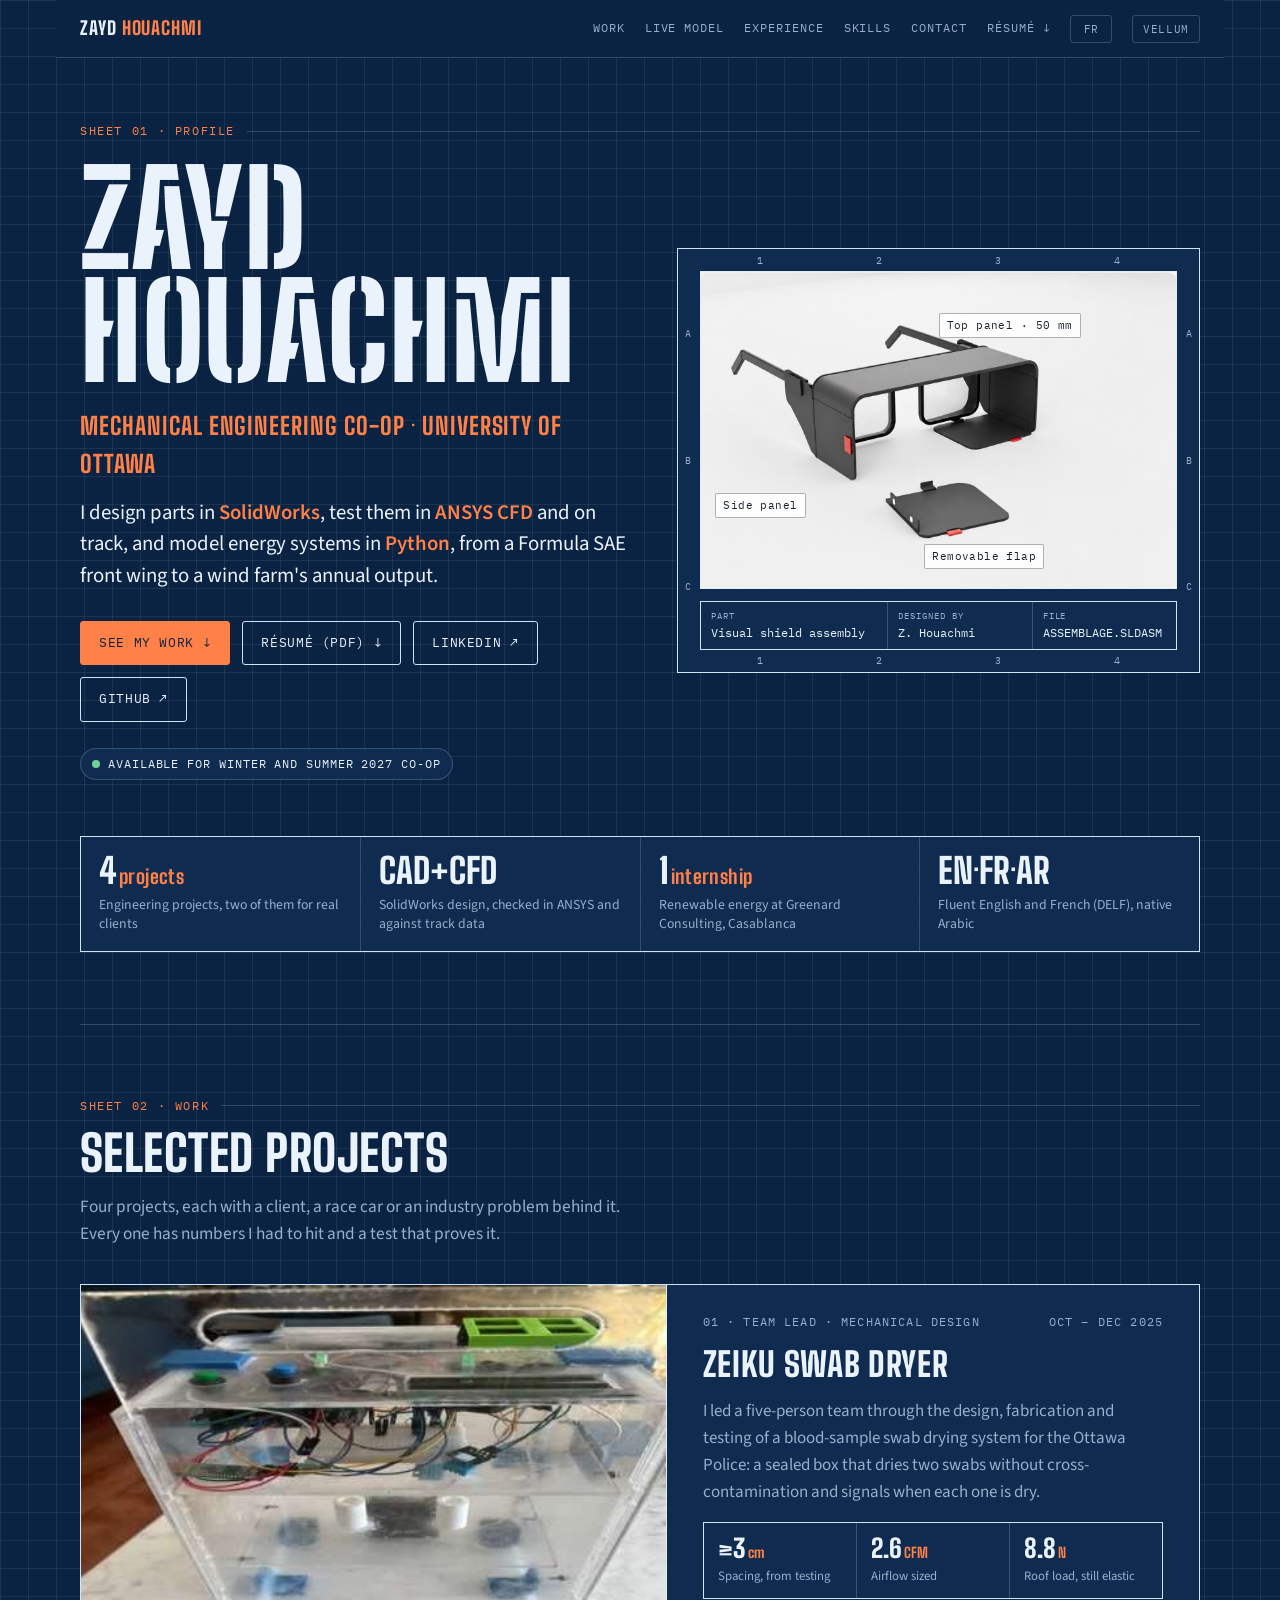
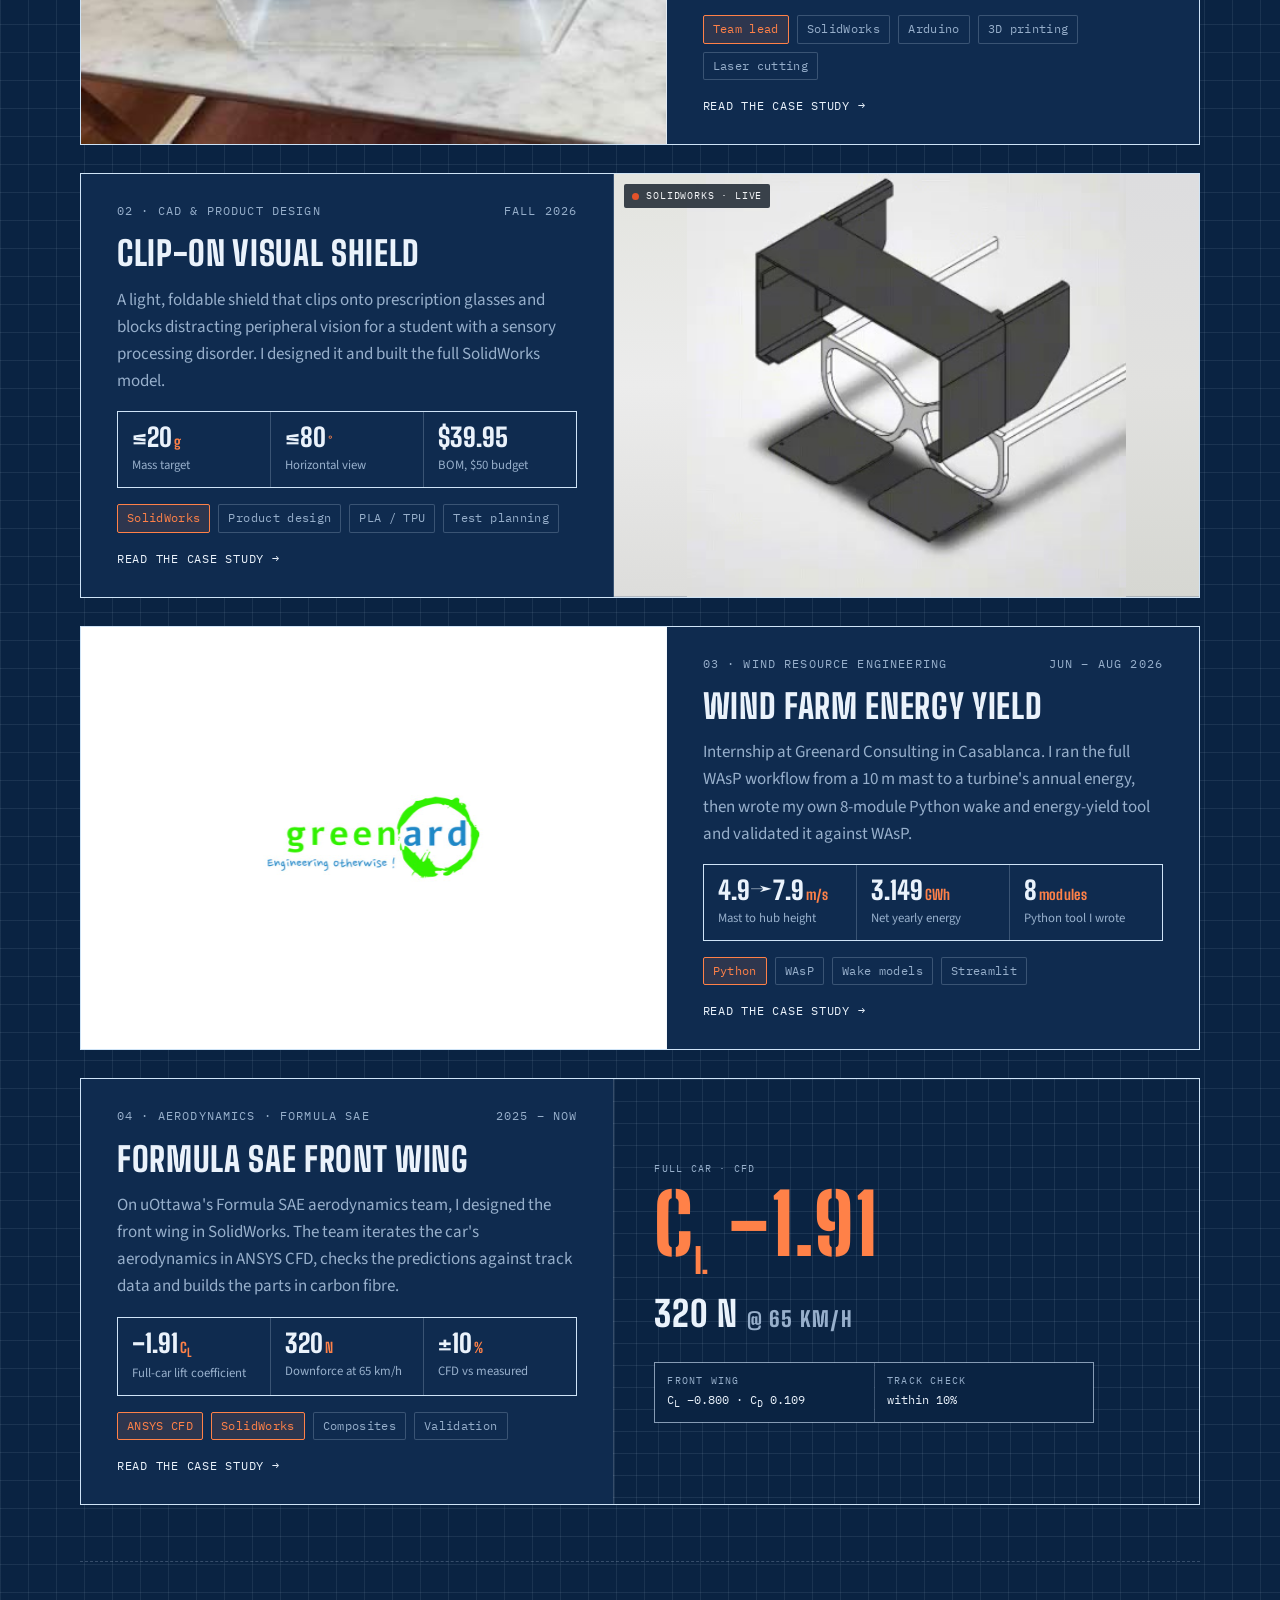
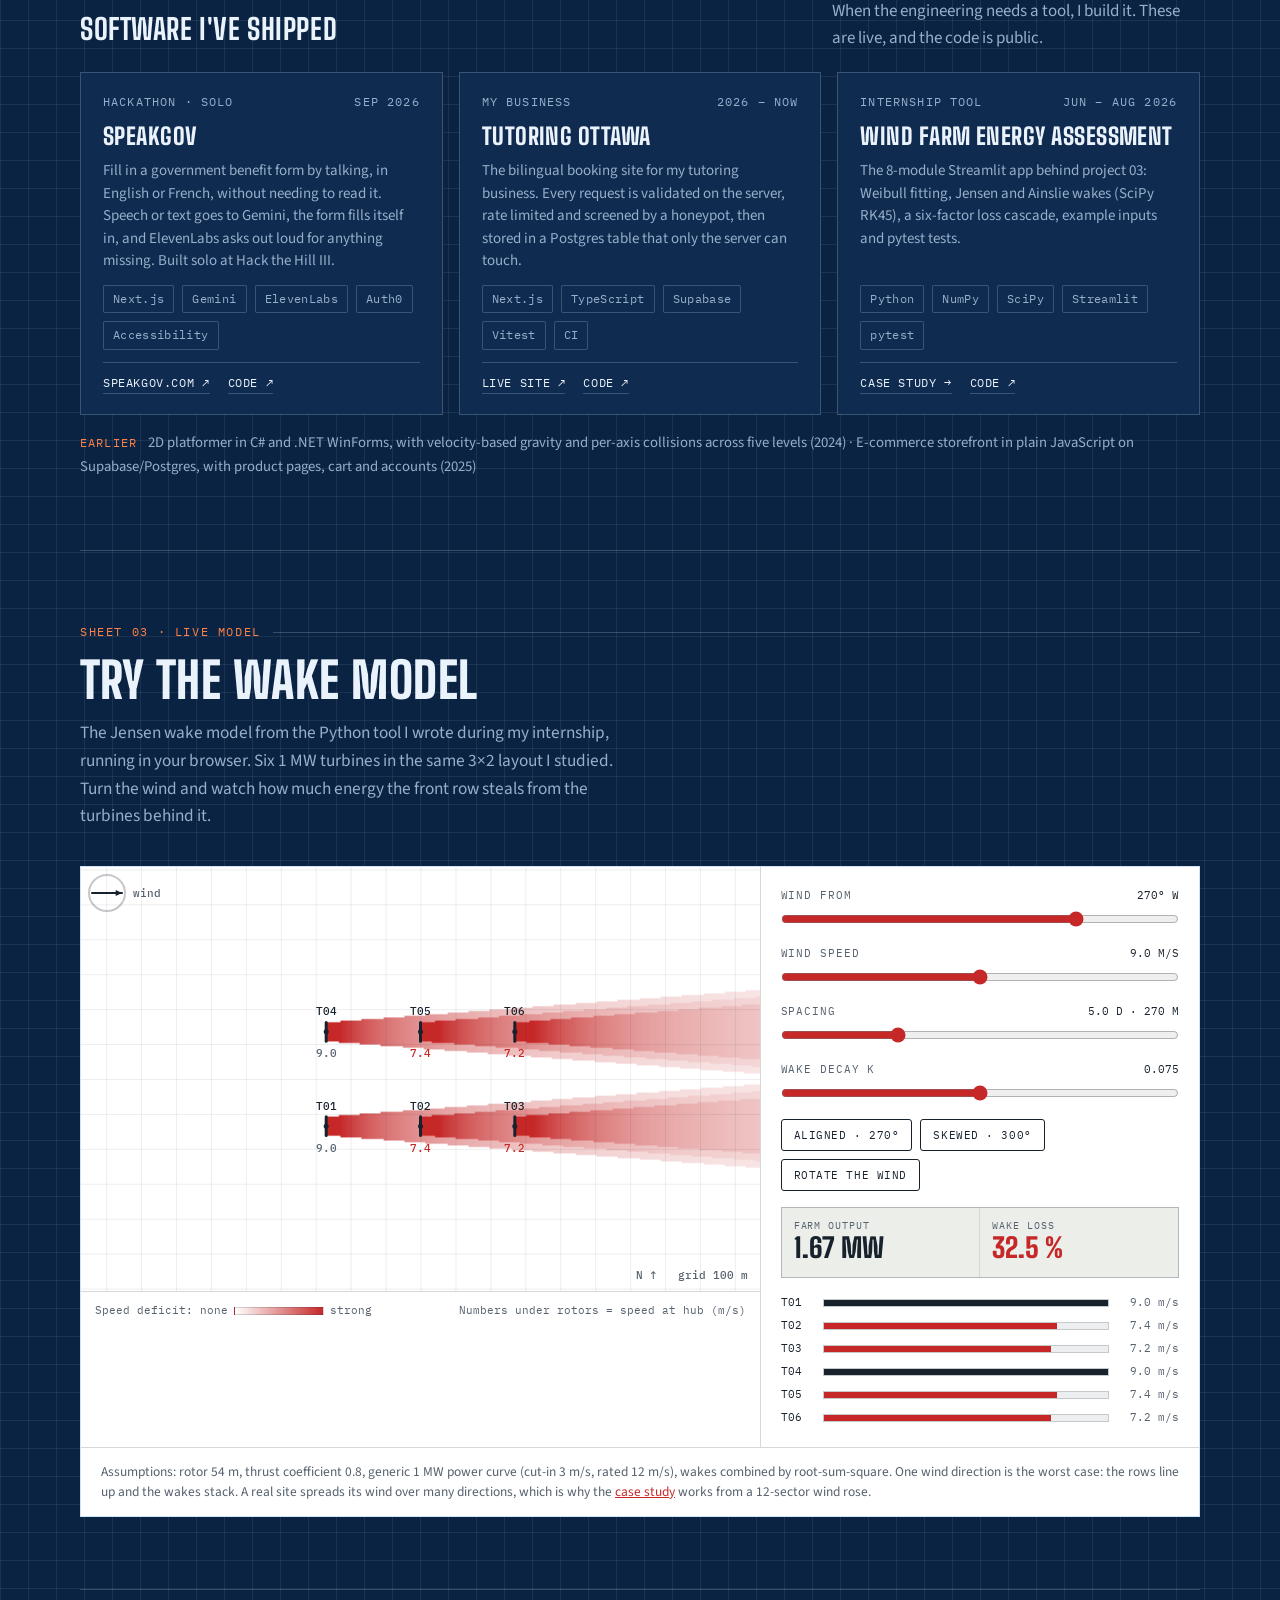
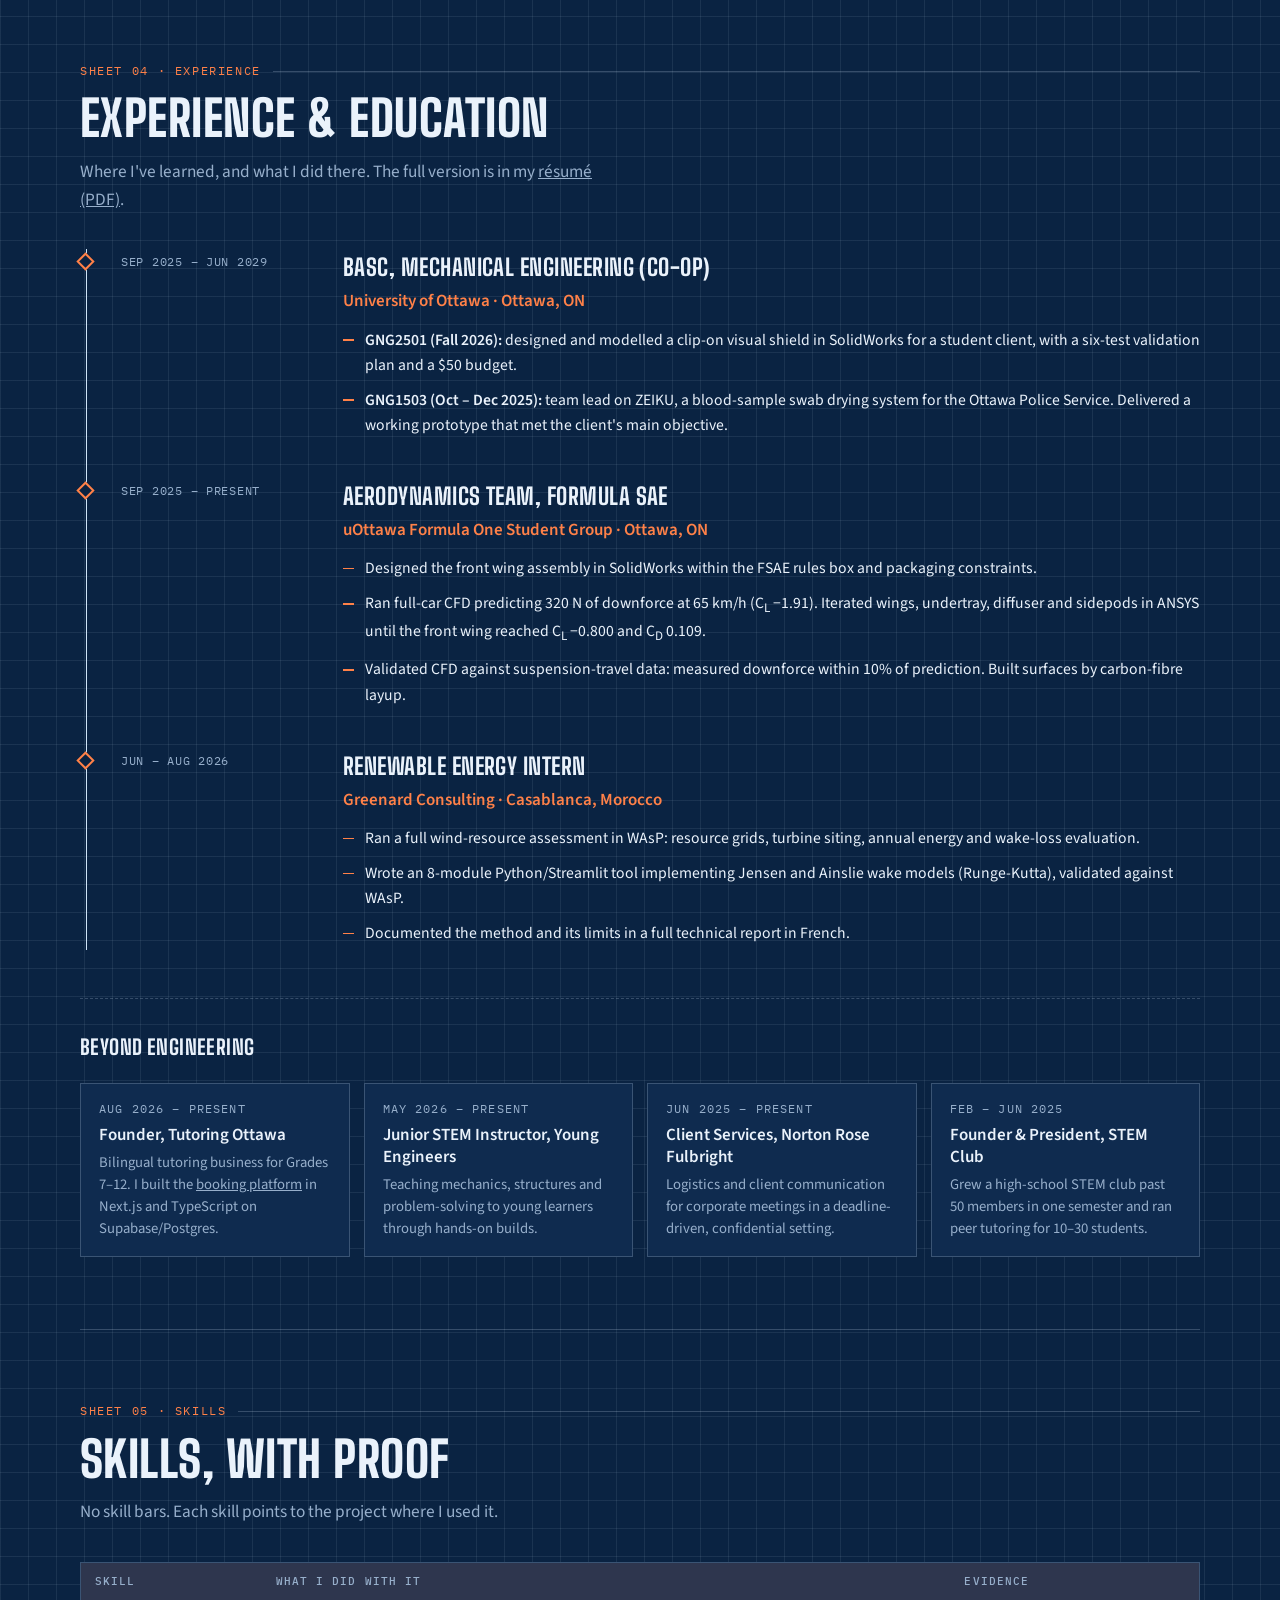
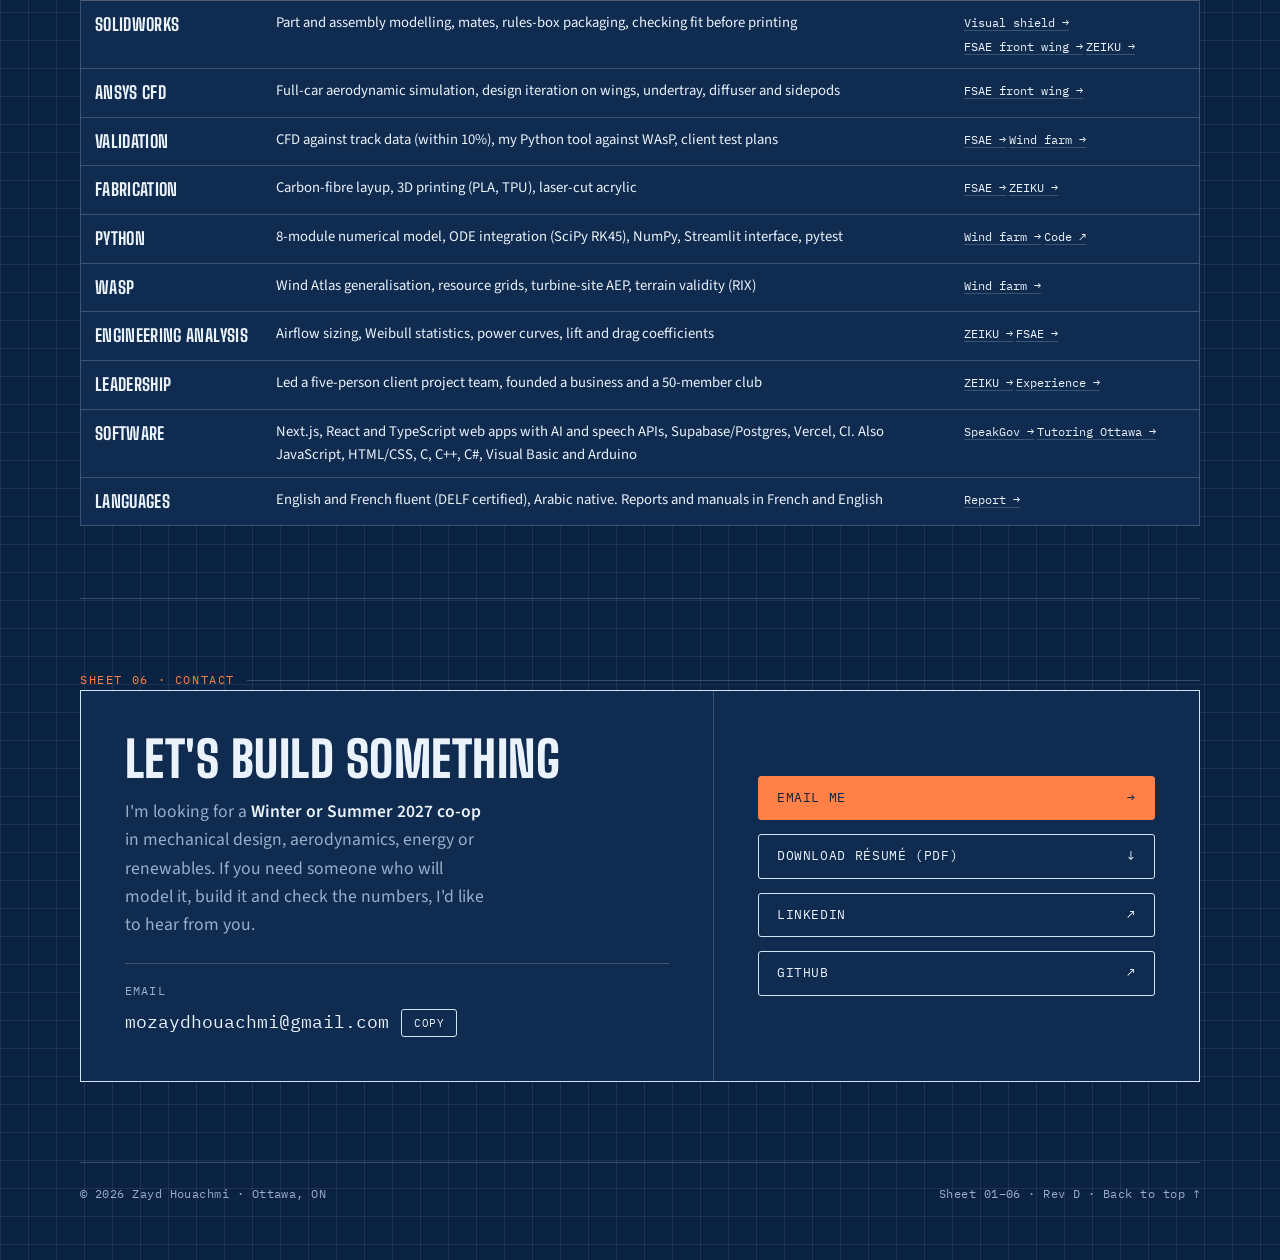
==== commit 97978745: "Put ZEIKU first and the Formula SAE project last, and renumber projects and figures Co-Authored-By: " ====
--- a/index.html
+++ b/index.html
@@ -19,7 +19,7 @@
 <link rel="preconnect" href="https://fonts.googleapis.com">
 <link rel="preconnect" href="https://fonts.gstatic.com" crossorigin>
 <link href="https://fonts.googleapis.com/css2?family=Big+Shoulders+Stencil:wght@800&family=Big+Shoulders:wght@600;700;800&family=Source+Sans+3:ital,wght@0,400;0,500;0,600;1,400&family=IBM+Plex+Mono:wght@400;500&display=swap" rel="stylesheet">
-<link rel="stylesheet" href="assets/site.css?v=15">
+<link rel="stylesheet" href="assets/site.css?v=16">
 <script type="application/ld+json">
 {"@context":"https://schema.org","@type":"Person","name":"Zayd Houachmi","alternateName":"Mohamed Zayed Houachmi","jobTitle":"Mechanical Engineering Co-op Student","affiliation":{"@type":"CollegeOrUniversity","name":"University of Ottawa"},"address":{"@type":"PostalAddress","addressLocality":"Ottawa","addressRegion":"ON","addressCountry":"CA"},"email":"mailto:mozaydhouachmi@gmail.com","url":"https://zaydhouachmi.github.io/","sameAs":["https://www.linkedin.com/in/zayd-houachmi-b5578735a/","https://github.com/ZaydHouachmi"],"knowsLanguage":["en","fr","ar"],"knowsAbout":["SolidWorks","ANSYS CFD","Aerodynamics","Composite layup","Wind resource assessment","WAsP","Python"]}
 </script>
@@ -94,13 +94,29 @@
       <p class="section-intro">Four projects, each with a client, a race car or an industry problem behind it. Every one has numbers I had to hit and a test that proves it.</p>
 
       <div class="features">
-        <a class="feature" href="work/visual-shield.html">
+        <a class="feature" href="work/zeiku.html">
+          <div class="media"><img src="assets/zeiku-top.jpg" alt="ZEIKU swab dryer: acrylic box with the electronics shelf on top" loading="lazy"></div>
+          <div class="body">
+            <div class="num"><span class="eyebrow">01 · Team lead · Mechanical design</span><span class="eyebrow">Oct – Dec 2025</span></div>
+            <h3>ZEIKU swab dryer</h3>
+            <p class="sum">I led a five-person team through the design, fabrication and testing of a blood-sample swab drying system for the Ottawa Police: a sealed box that dries two swabs without cross-contamination and signals when each one is dry.</p>
+            <div class="readings three compact">
+              <div><div class="v">≥3<small>cm</small></div><div class="d">Spacing, from testing</div></div>
+              <div><div class="v">2.6<small>CFM</small></div><div class="d">Airflow sized</div></div>
+              <div><div class="v">8.8<small>N</small></div><div class="d">Roof load, still elastic</div></div>
+            </div>
+            <div class="tags"><span class="tag hot">Team lead</span><span class="tag">SolidWorks</span><span class="tag">Arduino</span><span class="tag">3D printing</span><span class="tag">Laser cutting</span></div>
+            <span class="go">Read the case study <span>→</span></span>
+          </div>
+        </a>
+
+        <a class="feature flip" href="work/visual-shield.html">
           <div class="media cad-motion">
             <video src="assets/shield-motion.mp4" poster="assets/shield-motion-poster.jpg" width="374" height="360" autoplay muted loop playsinline preload="metadata" aria-label="SolidWorks animation of the visual shield assembly turning, with the lower flaps moving"></video>
             <span class="live-tag" aria-hidden="true">SolidWorks · live</span>
           </div>
           <div class="body">
-            <div class="num"><span class="eyebrow">01 · CAD &amp; product design</span><span class="eyebrow">Fall 2026</span></div>
+            <div class="num"><span class="eyebrow">02 · CAD &amp; product design</span><span class="eyebrow">Fall 2026</span></div>
             <h3>Clip-on visual shield</h3>
             <p class="sum">A light, foldable shield that clips onto prescription glasses and blocks distracting peripheral vision for a student with a sensory processing disorder. I designed it and built the full SolidWorks model.</p>
             <div class="readings three compact">
@@ -109,6 +125,22 @@
               <div><div class="v">$39.95</div><div class="d">BOM, $50 budget</div></div>
             </div>
             <div class="tags"><span class="tag hot">SolidWorks</span><span class="tag">Product design</span><span class="tag">PLA / TPU</span><span class="tag">Test planning</span></div>
+            <span class="go">Read the case study <span>→</span></span>
+          </div>
+        </a>
+
+        <a class="feature" href="work/wind-farm.html">
+          <div class="media contain logo"><img src="assets/greenard-logo.png" alt="Greenard Consulting logo" loading="lazy"></div>
+          <div class="body">
+            <div class="num"><span class="eyebrow">03 · Wind resource engineering</span><span class="eyebrow">Jun – Aug 2026</span></div>
+            <h3>Wind farm energy yield</h3>
+            <p class="sum">Internship at Greenard Consulting in Casablanca. I ran the full WAsP workflow from a 10&nbsp;m mast to a turbine's annual energy, then wrote my own 8-module Python wake and energy-yield tool and validated it against WAsP.</p>
+            <div class="readings three compact">
+              <div><div class="v">4.9→7.9<small>m/s</small></div><div class="d">Mast to hub height</div></div>
+              <div><div class="v">3.149<small>GWh</small></div><div class="d">Net yearly energy</div></div>
+              <div><div class="v">8<small>modules</small></div><div class="d">Python tool I wrote</div></div>
+            </div>
+            <div class="tags"><span class="tag hot">Python</span><span class="tag">WAsP</span><span class="tag">Wake models</span><span class="tag">Streamlit</span></div>
             <span class="go">Read the case study <span>→</span></span>
           </div>
         </a>
@@ -126,7 +158,7 @@
             </div>
           </div>
           <div class="body">
-            <div class="num"><span class="eyebrow">02 · Aerodynamics · Formula SAE</span><span class="eyebrow">2025 – now</span></div>
+            <div class="num"><span class="eyebrow">04 · Aerodynamics · Formula SAE</span><span class="eyebrow">2025 – now</span></div>
             <h3>Formula SAE front wing</h3>
             <p class="sum">On uOttawa's Formula SAE aerodynamics team, I designed the front wing in SolidWorks. The team iterates the car's aerodynamics in ANSYS CFD, checks the predictions against track data and builds the parts in carbon fibre.</p>
             <div class="readings three compact">
@@ -135,38 +167,6 @@
               <div><div class="v">±10<small>%</small></div><div class="d">CFD vs measured</div></div>
             </div>
             <div class="tags"><span class="tag hot">ANSYS CFD</span><span class="tag hot">SolidWorks</span><span class="tag">Composites</span><span class="tag">Validation</span></div>
-            <span class="go">Read the case study <span>→</span></span>
-          </div>
-        </a>
-
-        <a class="feature" href="work/wind-farm.html">
-          <div class="media contain logo"><img src="assets/greenard-logo.png" alt="Greenard Consulting logo" loading="lazy"></div>
-          <div class="body">
-            <div class="num"><span class="eyebrow">03 · Wind resource engineering</span><span class="eyebrow">Jun – Aug 2026</span></div>
-            <h3>Wind farm energy yield</h3>
-            <p class="sum">Internship at Greenard Consulting in Casablanca. I ran the full WAsP workflow from a 10&nbsp;m mast to a turbine's annual energy, then wrote my own 8-module Python wake and energy-yield tool and validated it against WAsP.</p>
-            <div class="readings three compact">
-              <div><div class="v">4.9→7.9<small>m/s</small></div><div class="d">Mast to hub height</div></div>
-              <div><div class="v">3.149<small>GWh</small></div><div class="d">Net yearly energy</div></div>
-              <div><div class="v">8<small>modules</small></div><div class="d">Python tool I wrote</div></div>
-            </div>
-            <div class="tags"><span class="tag hot">Python</span><span class="tag">WAsP</span><span class="tag">Wake models</span><span class="tag">Streamlit</span></div>
-            <span class="go">Read the case study <span>→</span></span>
-          </div>
-        </a>
-
-        <a class="feature flip" href="work/zeiku.html">
-          <div class="media"><img src="assets/zeiku-top.jpg" alt="ZEIKU swab dryer: acrylic box with the electronics shelf on top" loading="lazy"></div>
-          <div class="body">
-            <div class="num"><span class="eyebrow">04 · Team lead · Mechanical design</span><span class="eyebrow">Oct – Dec 2025</span></div>
-            <h3>ZEIKU swab dryer</h3>
-            <p class="sum">I led a five-person team through the design, fabrication and testing of a blood-sample swab drying system for the Ottawa Police: a sealed box that dries two swabs without cross-contamination and signals when each one is dry.</p>
-            <div class="readings three compact">
-              <div><div class="v">≥3<small>cm</small></div><div class="d">Spacing, from testing</div></div>
-              <div><div class="v">2.6<small>CFM</small></div><div class="d">Airflow sized</div></div>
-              <div><div class="v">8.8<small>N</small></div><div class="d">Roof load, still elastic</div></div>
-            </div>
-            <div class="tags"><span class="tag hot">Team lead</span><span class="tag">SolidWorks</span><span class="tag">Arduino</span><span class="tag">3D printing</span><span class="tag">Laser cutting</span></div>
             <span class="go">Read the case study <span>→</span></span>
           </div>
         </a>
@@ -355,8 +355,8 @@
     </footer>
   </main>
 </div>
-<script src="assets/fr.js?v=15"></script>
-<script src="assets/i18n.js?v=15"></script>
-<script src="assets/site.js?v=15"></script>
+<script src="assets/fr.js?v=16"></script>
+<script src="assets/i18n.js?v=16"></script>
+<script src="assets/site.js?v=16"></script>
 </body>
 </html>
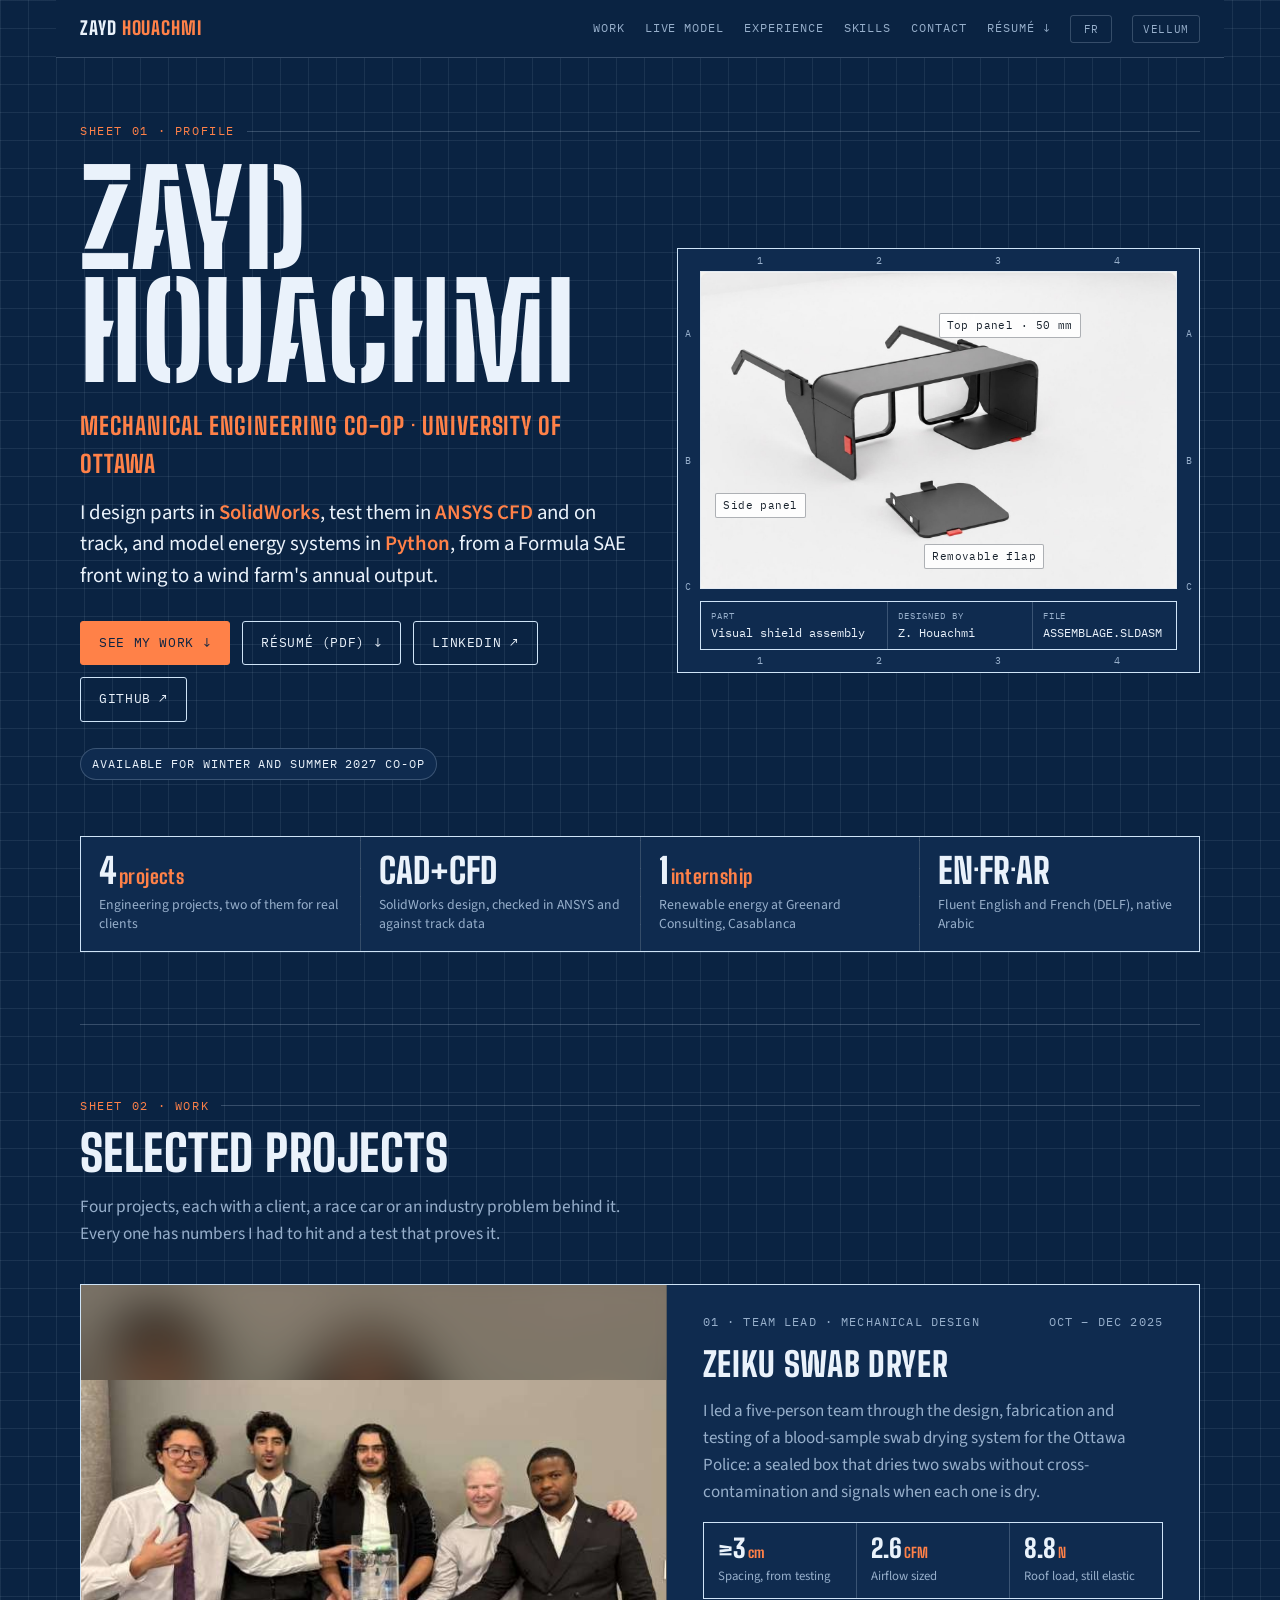
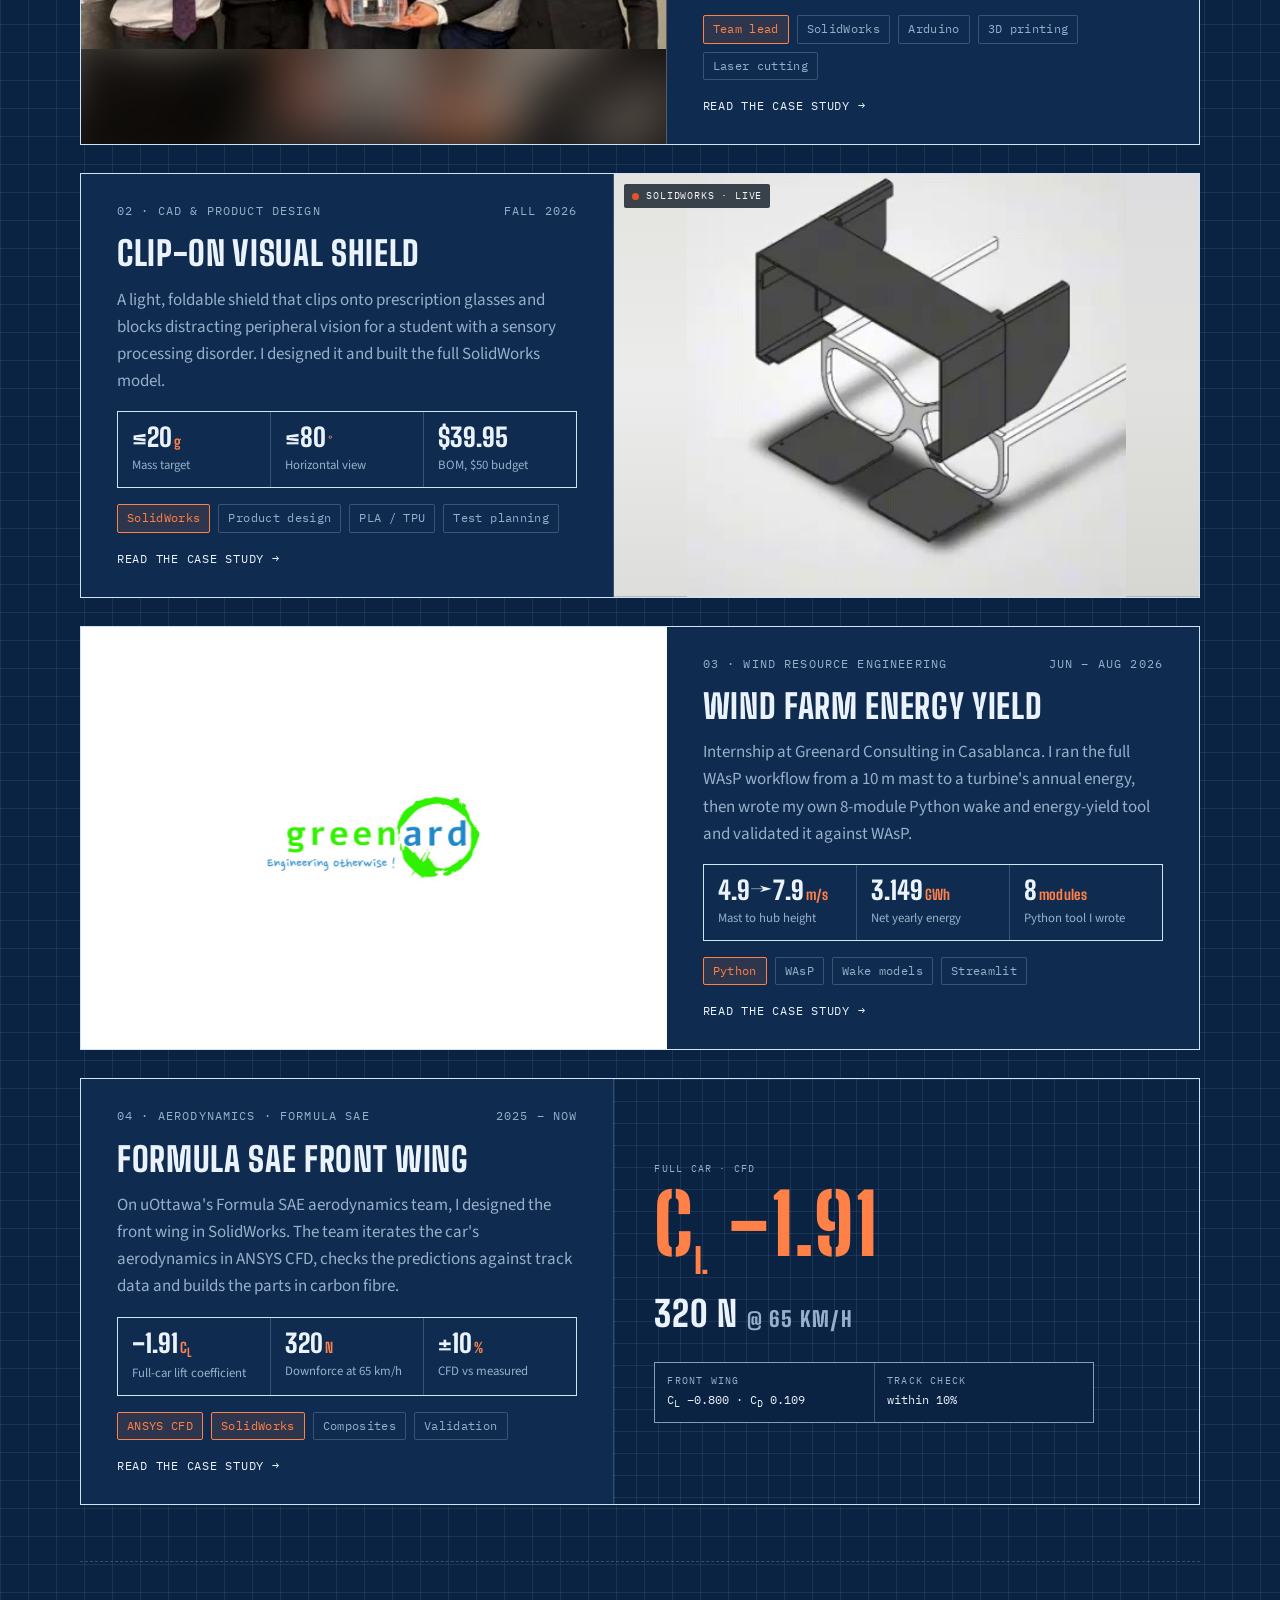
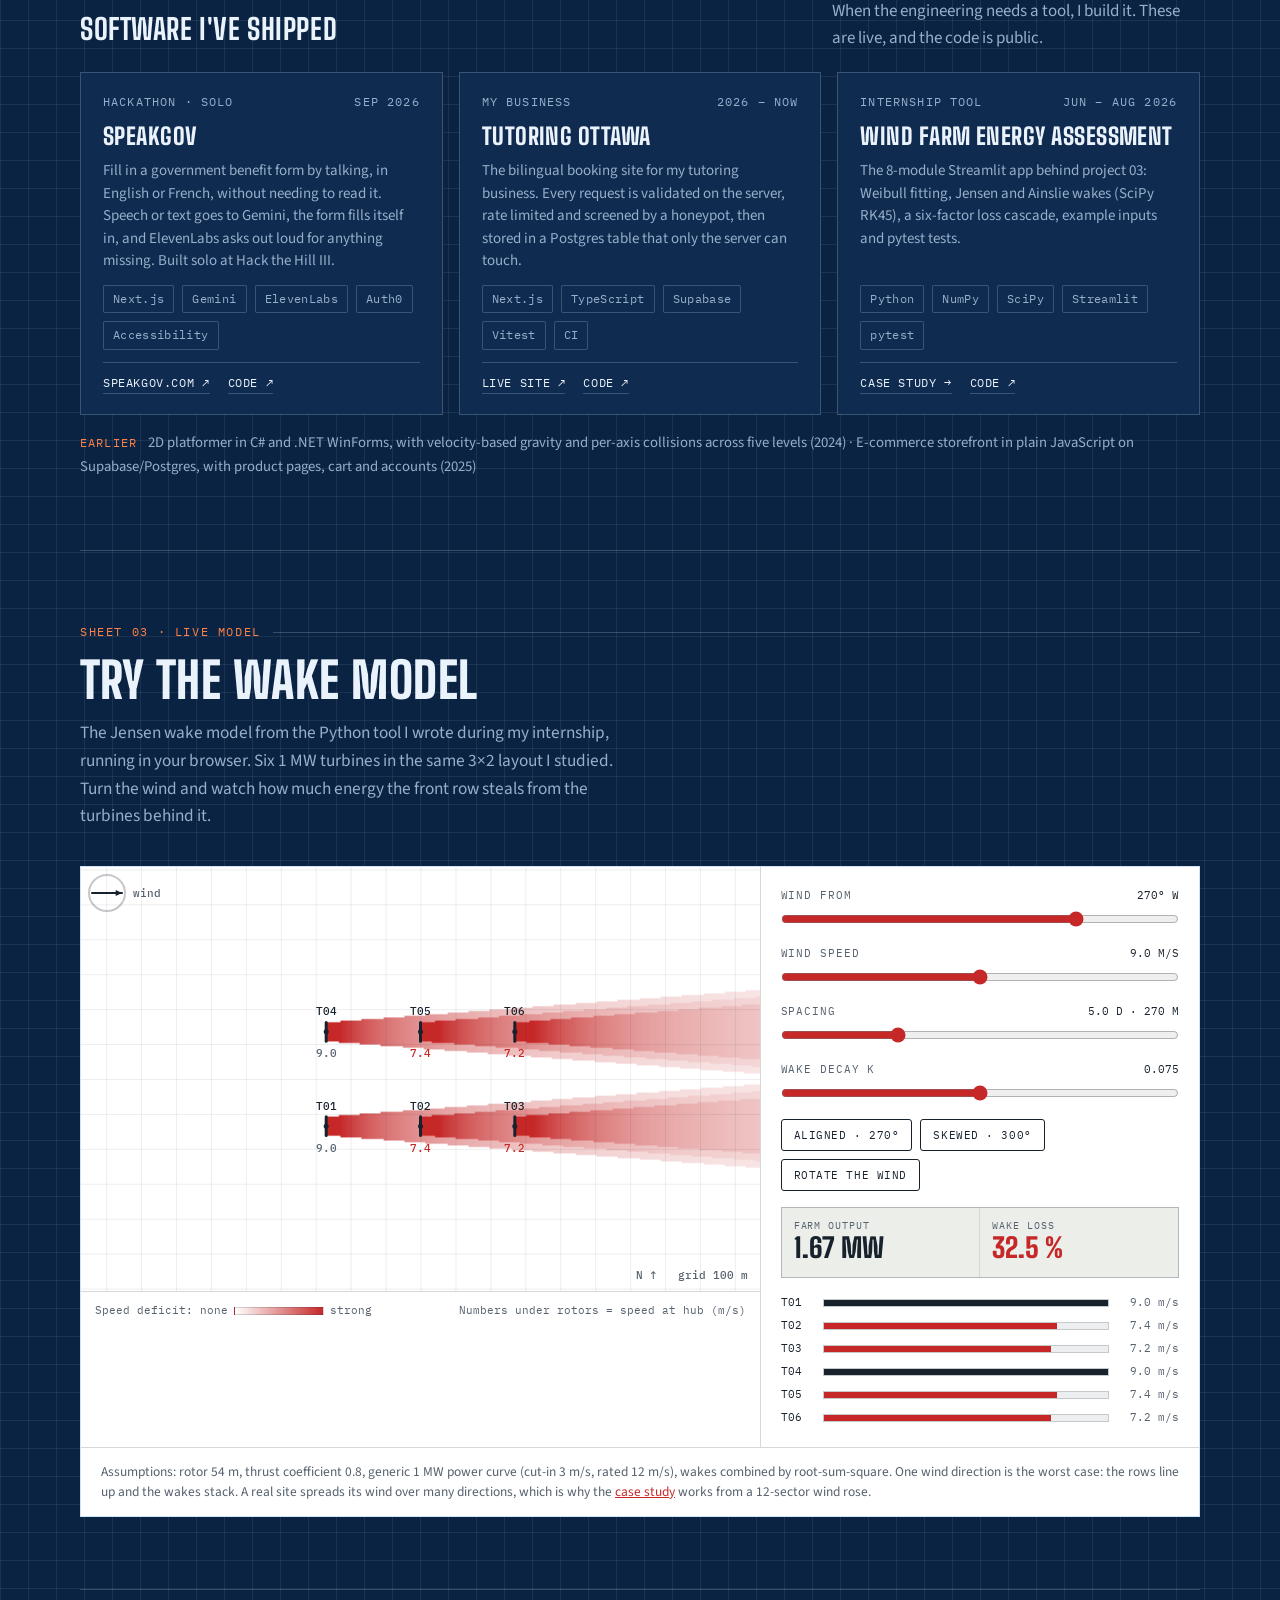
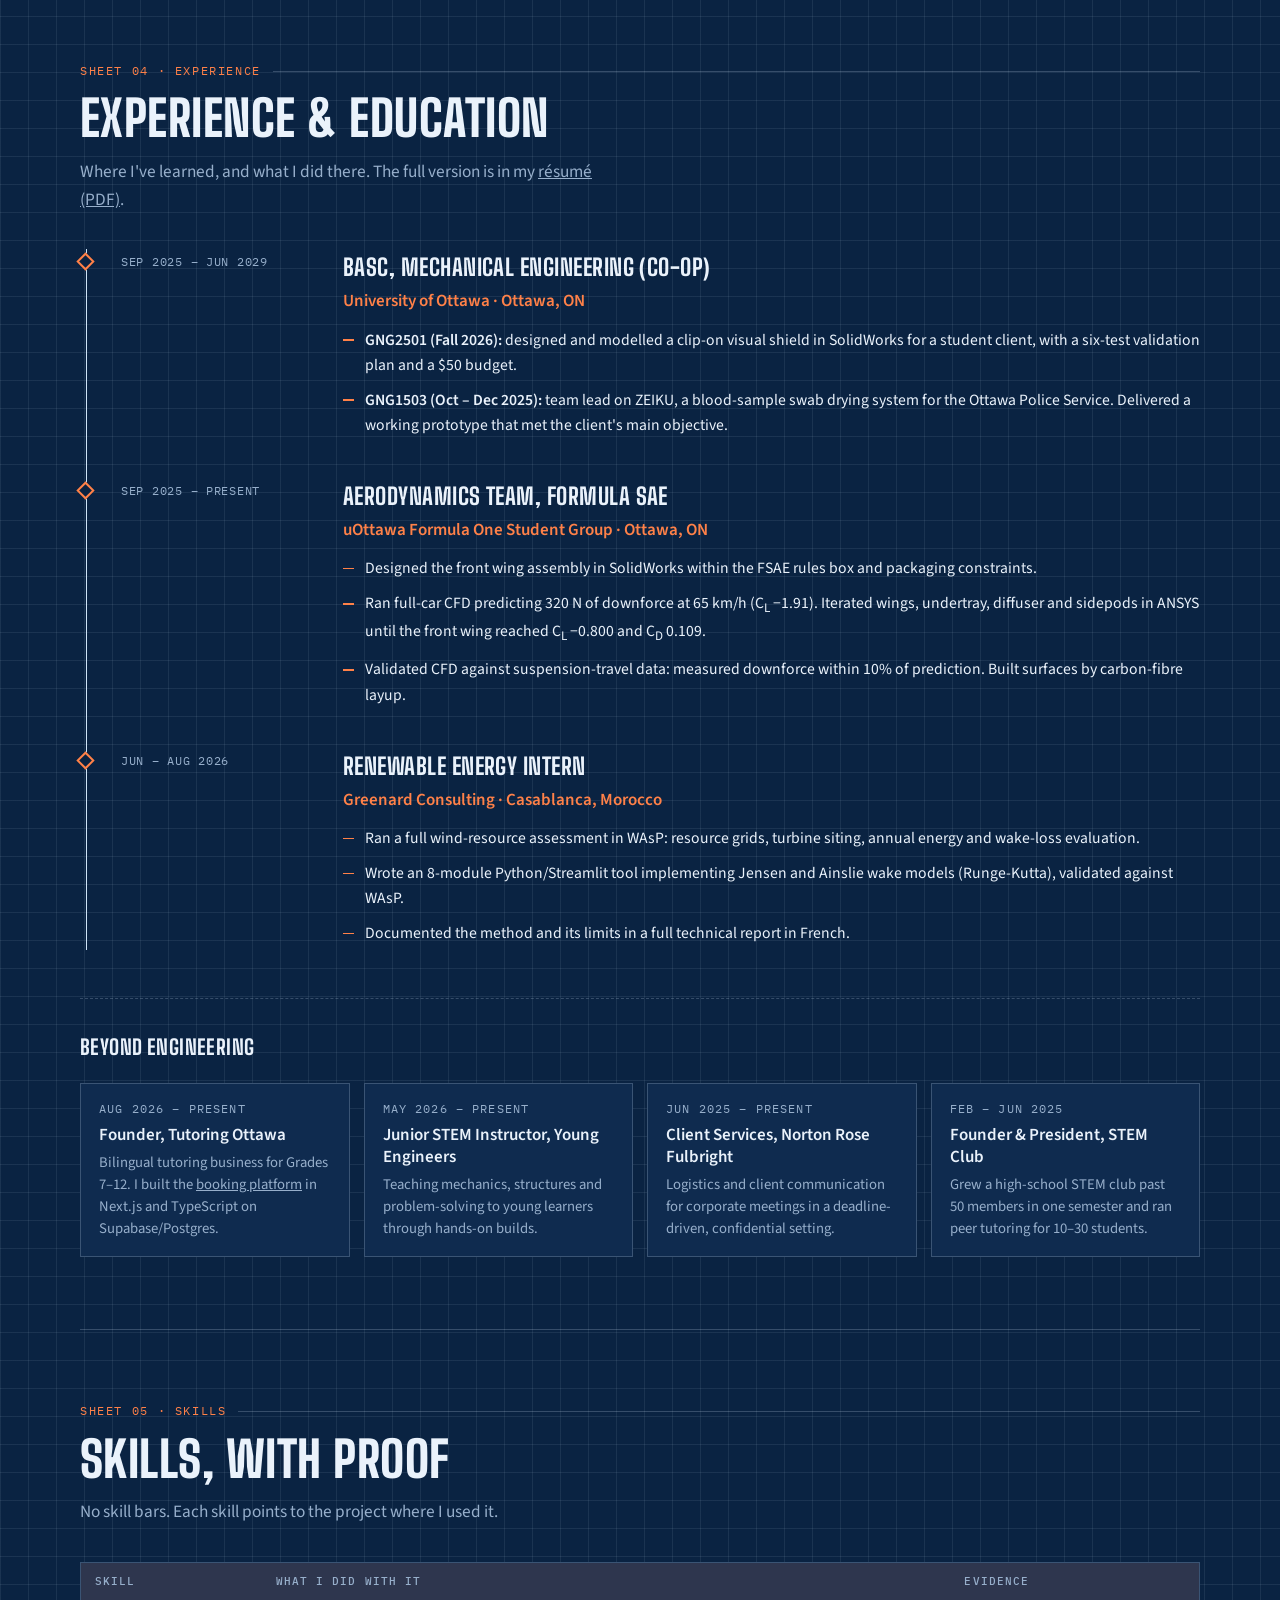
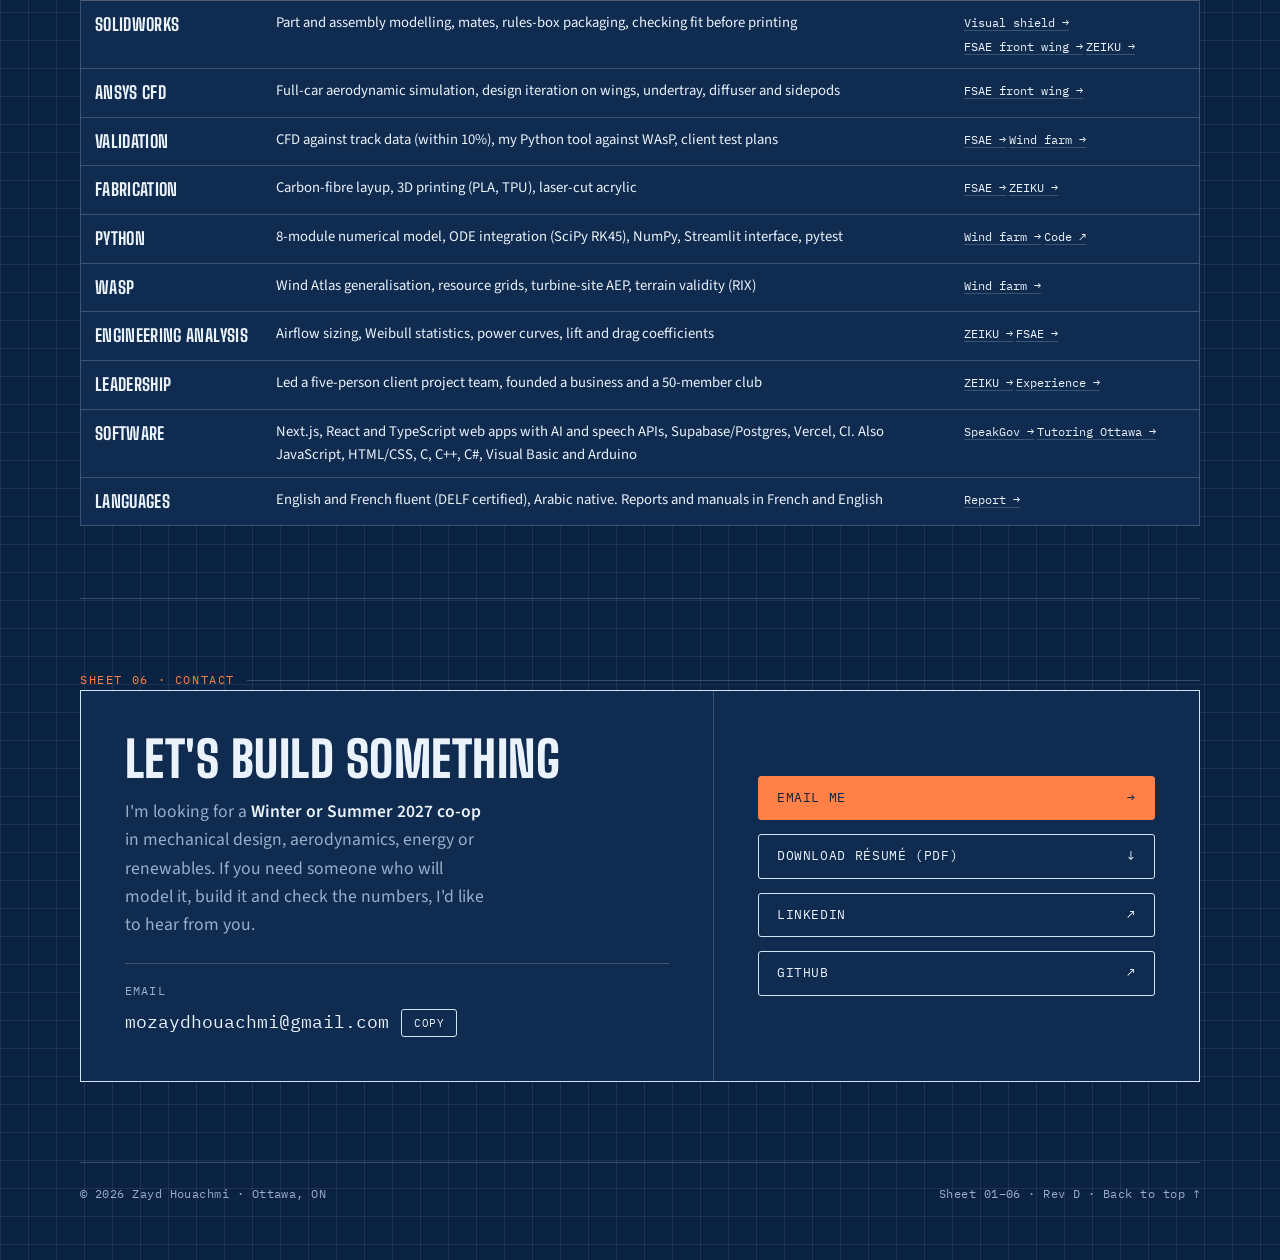
==== commit 8f830a68: "Team photo on the ZEIKU card; remove the green status dot Co-Authored-By: Claude Sonnet 5.5 <noreply" ====
--- a/index.html
+++ b/index.html
@@ -19,7 +19,7 @@
 <link rel="preconnect" href="https://fonts.googleapis.com">
 <link rel="preconnect" href="https://fonts.gstatic.com" crossorigin>
 <link href="https://fonts.googleapis.com/css2?family=Big+Shoulders+Stencil:wght@800&family=Big+Shoulders:wght@600;700;800&family=Source+Sans+3:ital,wght@0,400;0,500;0,600;1,400&family=IBM+Plex+Mono:wght@400;500&display=swap" rel="stylesheet">
-<link rel="stylesheet" href="assets/site.css?v=16">
+<link rel="stylesheet" href="assets/site.css?v=20">
 <script type="application/ld+json">
 {"@context":"https://schema.org","@type":"Person","name":"Zayd Houachmi","alternateName":"Mohamed Zayed Houachmi","jobTitle":"Mechanical Engineering Co-op Student","affiliation":{"@type":"CollegeOrUniversity","name":"University of Ottawa"},"address":{"@type":"PostalAddress","addressLocality":"Ottawa","addressRegion":"ON","addressCountry":"CA"},"email":"mailto:mozaydhouachmi@gmail.com","url":"https://zaydhouachmi.github.io/","sameAs":["https://www.linkedin.com/in/zayd-houachmi-b5578735a/","https://github.com/ZaydHouachmi"],"knowsLanguage":["en","fr","ar"],"knowsAbout":["SolidWorks","ANSYS CFD","Aerodynamics","Composite layup","Wind resource assessment","WAsP","Python"]}
 </script>
@@ -95,7 +95,7 @@
 
       <div class="features">
         <a class="feature" href="work/zeiku.html">
-          <div class="media"><img src="assets/zeiku-top.jpg" alt="ZEIKU swab dryer: acrylic box with the electronics shelf on top" loading="lazy"></div>
+          <div class="media team"><img src="assets/zeiku-team.jpg" width="623" height="286" alt="The five-person ZEIKU team standing together, holding the finished acrylic swab dryer" loading="lazy"></div>
           <div class="body">
             <div class="num"><span class="eyebrow">01 · Team lead · Mechanical design</span><span class="eyebrow">Oct – Dec 2025</span></div>
             <h3>ZEIKU swab dryer</h3>
@@ -355,8 +355,8 @@
     </footer>
   </main>
 </div>
-<script src="assets/fr.js?v=16"></script>
-<script src="assets/i18n.js?v=16"></script>
-<script src="assets/site.js?v=16"></script>
+<script src="assets/fr.js?v=18"></script>
+<script src="assets/i18n.js?v=18"></script>
+<script src="assets/site.js?v=18"></script>
 </body>
 </html>
--- a/assets/site.css
+++ b/assets/site.css
@@ -585,3 +585,16 @@
 .feature .media.logo { background: #fff; }
 .feature .media.logo img { width: auto; height: auto; max-width: min(78%, 360px); padding: 0; object-fit: contain; }
 .feature:hover .media.logo img { transform: none; }
+
+/* Wide team photo as a card image: show all five people instead of cropping the edges */
+.feature .media.team img { width: 100%; height: auto; max-height: 100%; object-fit: contain; }
+
+/* The availability badge is text only: no green status dot */
+.status i { display: none; }
+/* The bands above and below the photo are a blurred copy of the same photo, so the card looks filled */
+.feature .media.team { position: relative; background: #3a3631; }
+.feature .media.team::before {
+  content: ""; position: absolute; inset: -20px; background: url("zeiku-team.jpg") center / cover no-repeat;
+  filter: blur(24px) brightness(.7); transform: scale(1.1);
+}
+.feature .media.team img { position: relative; z-index: 1; }
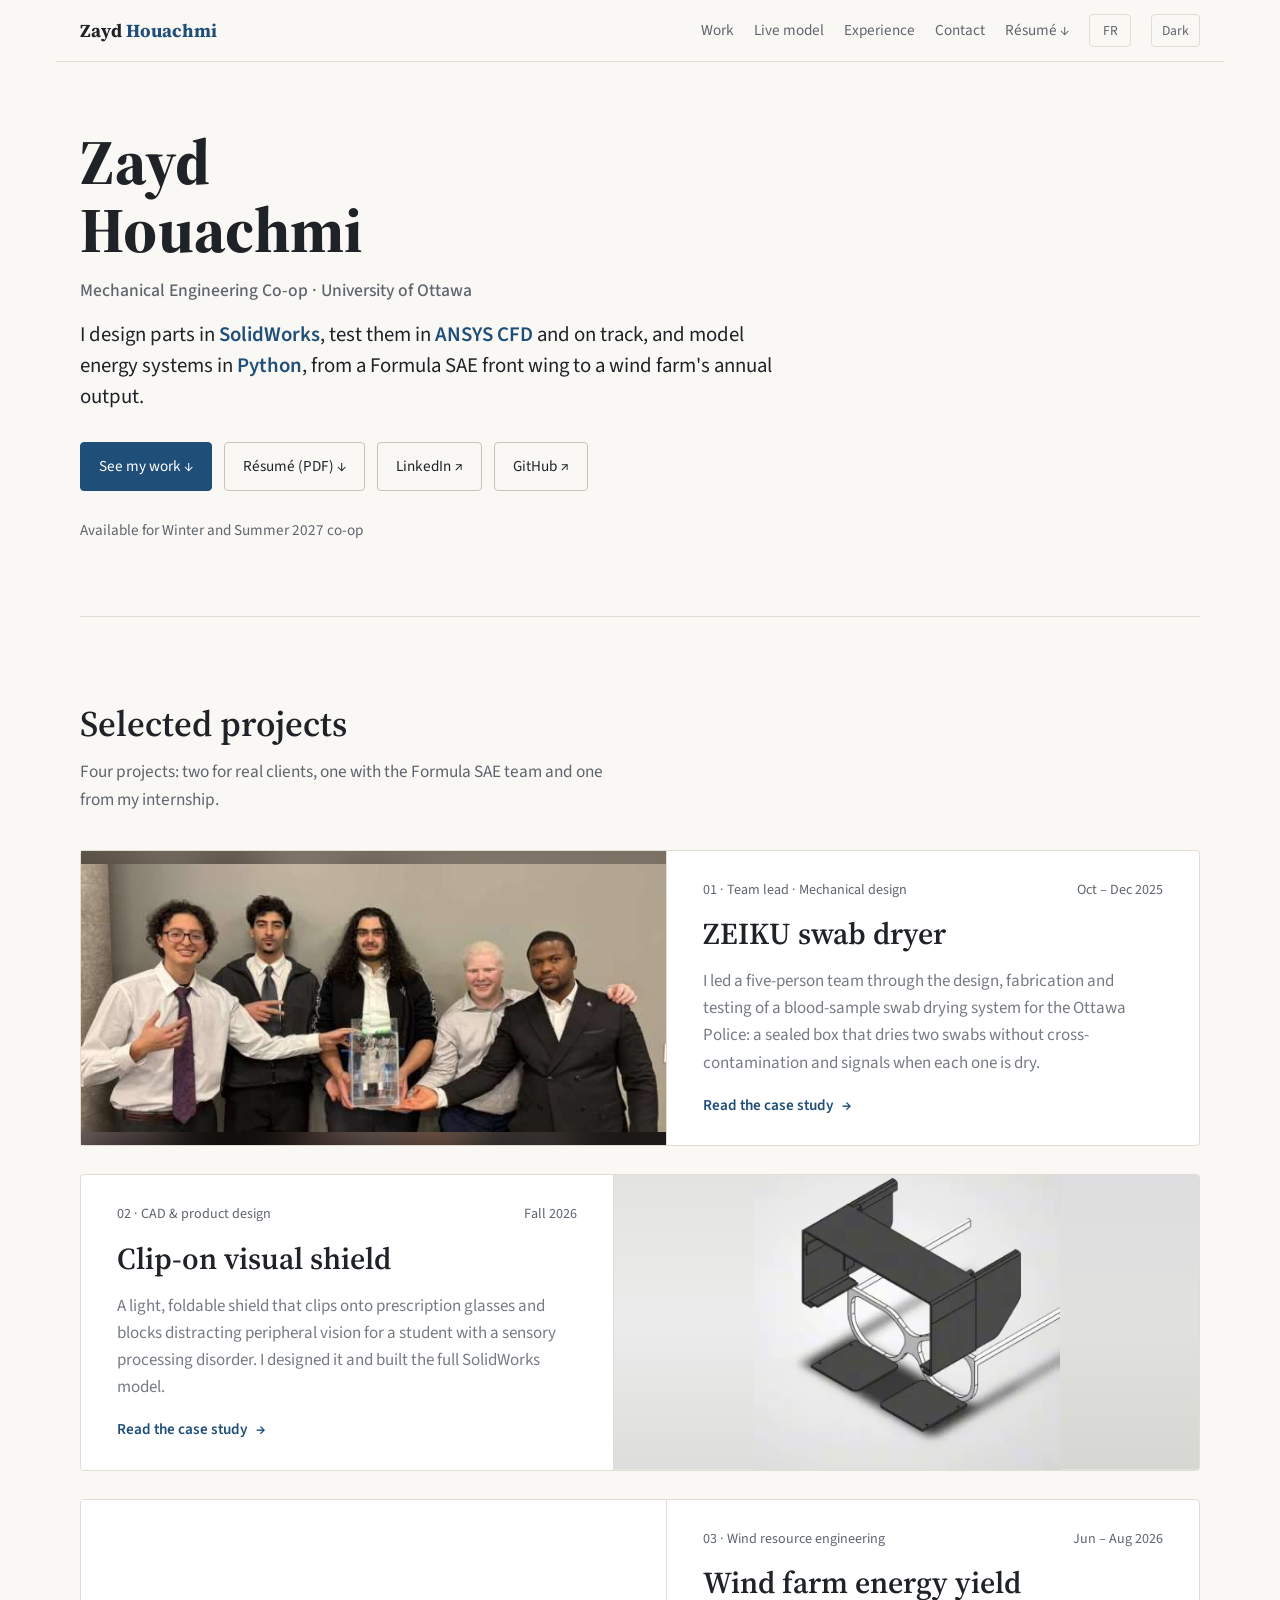
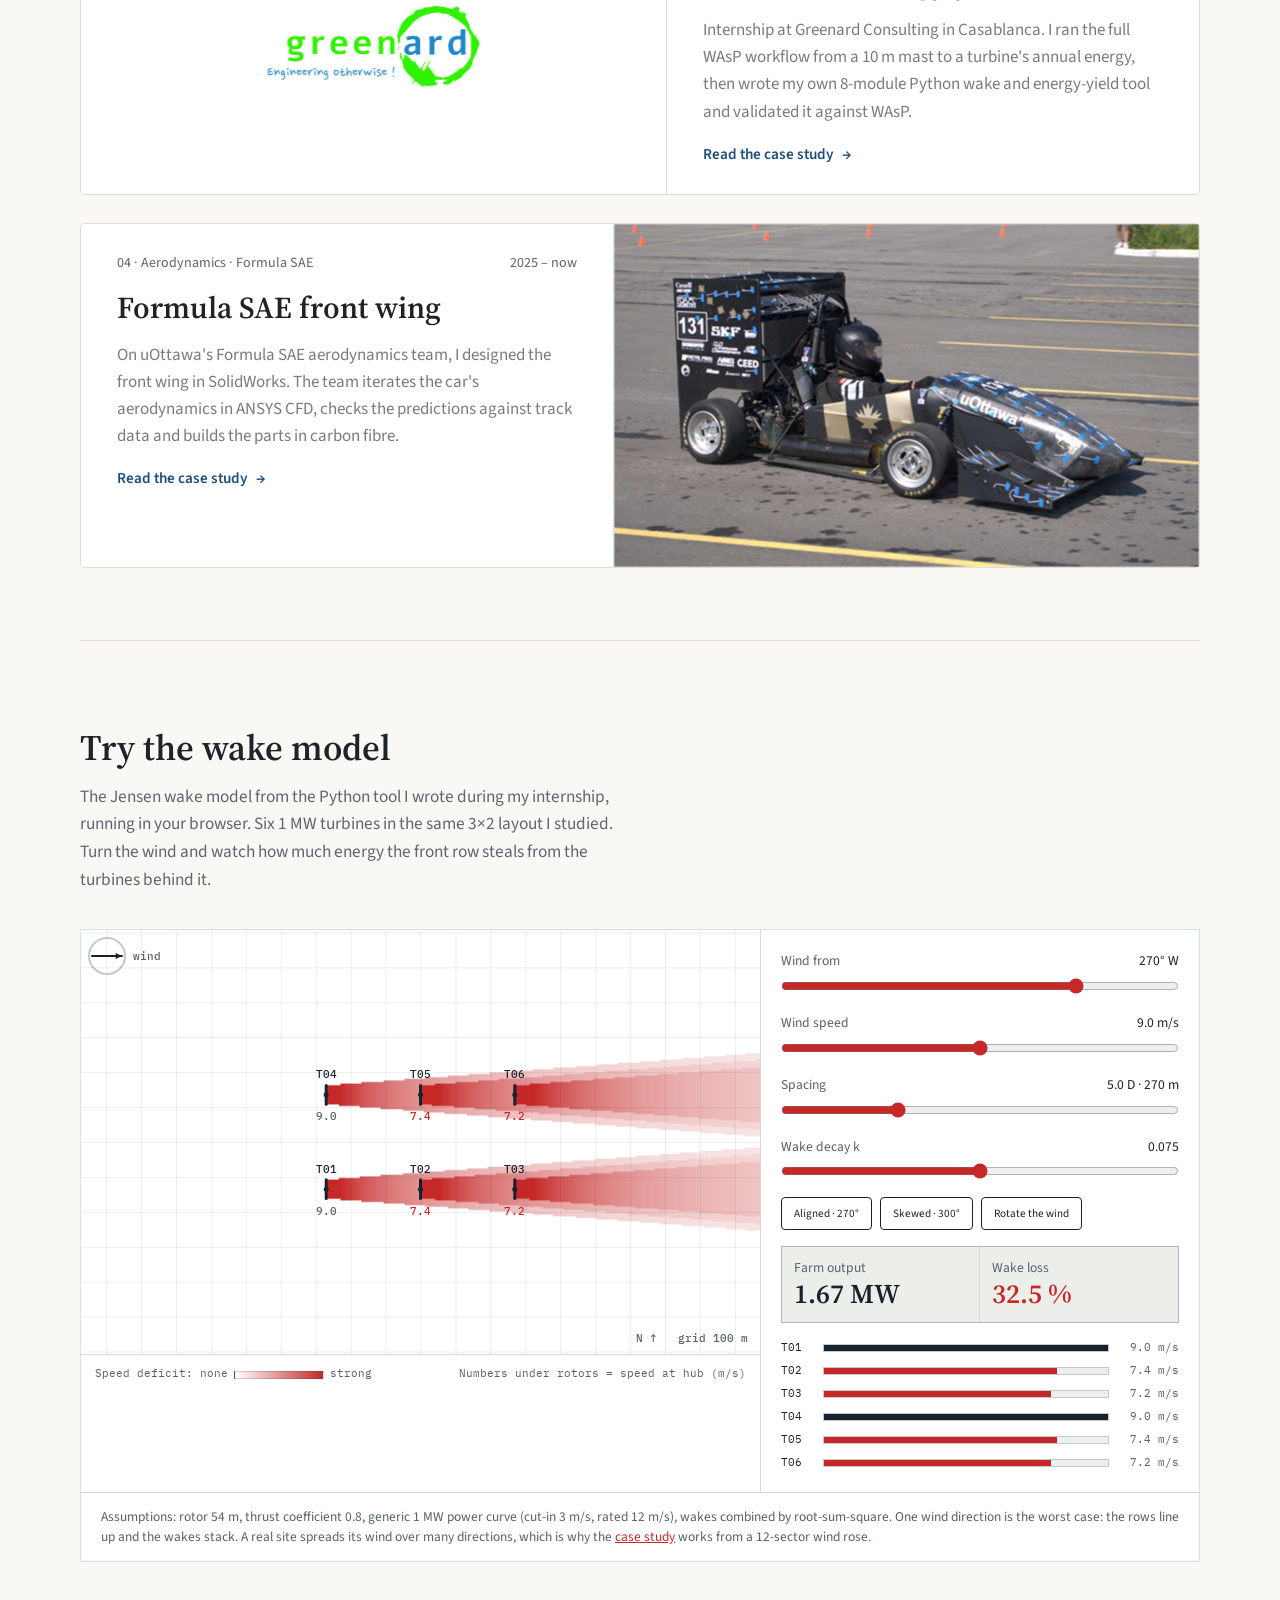
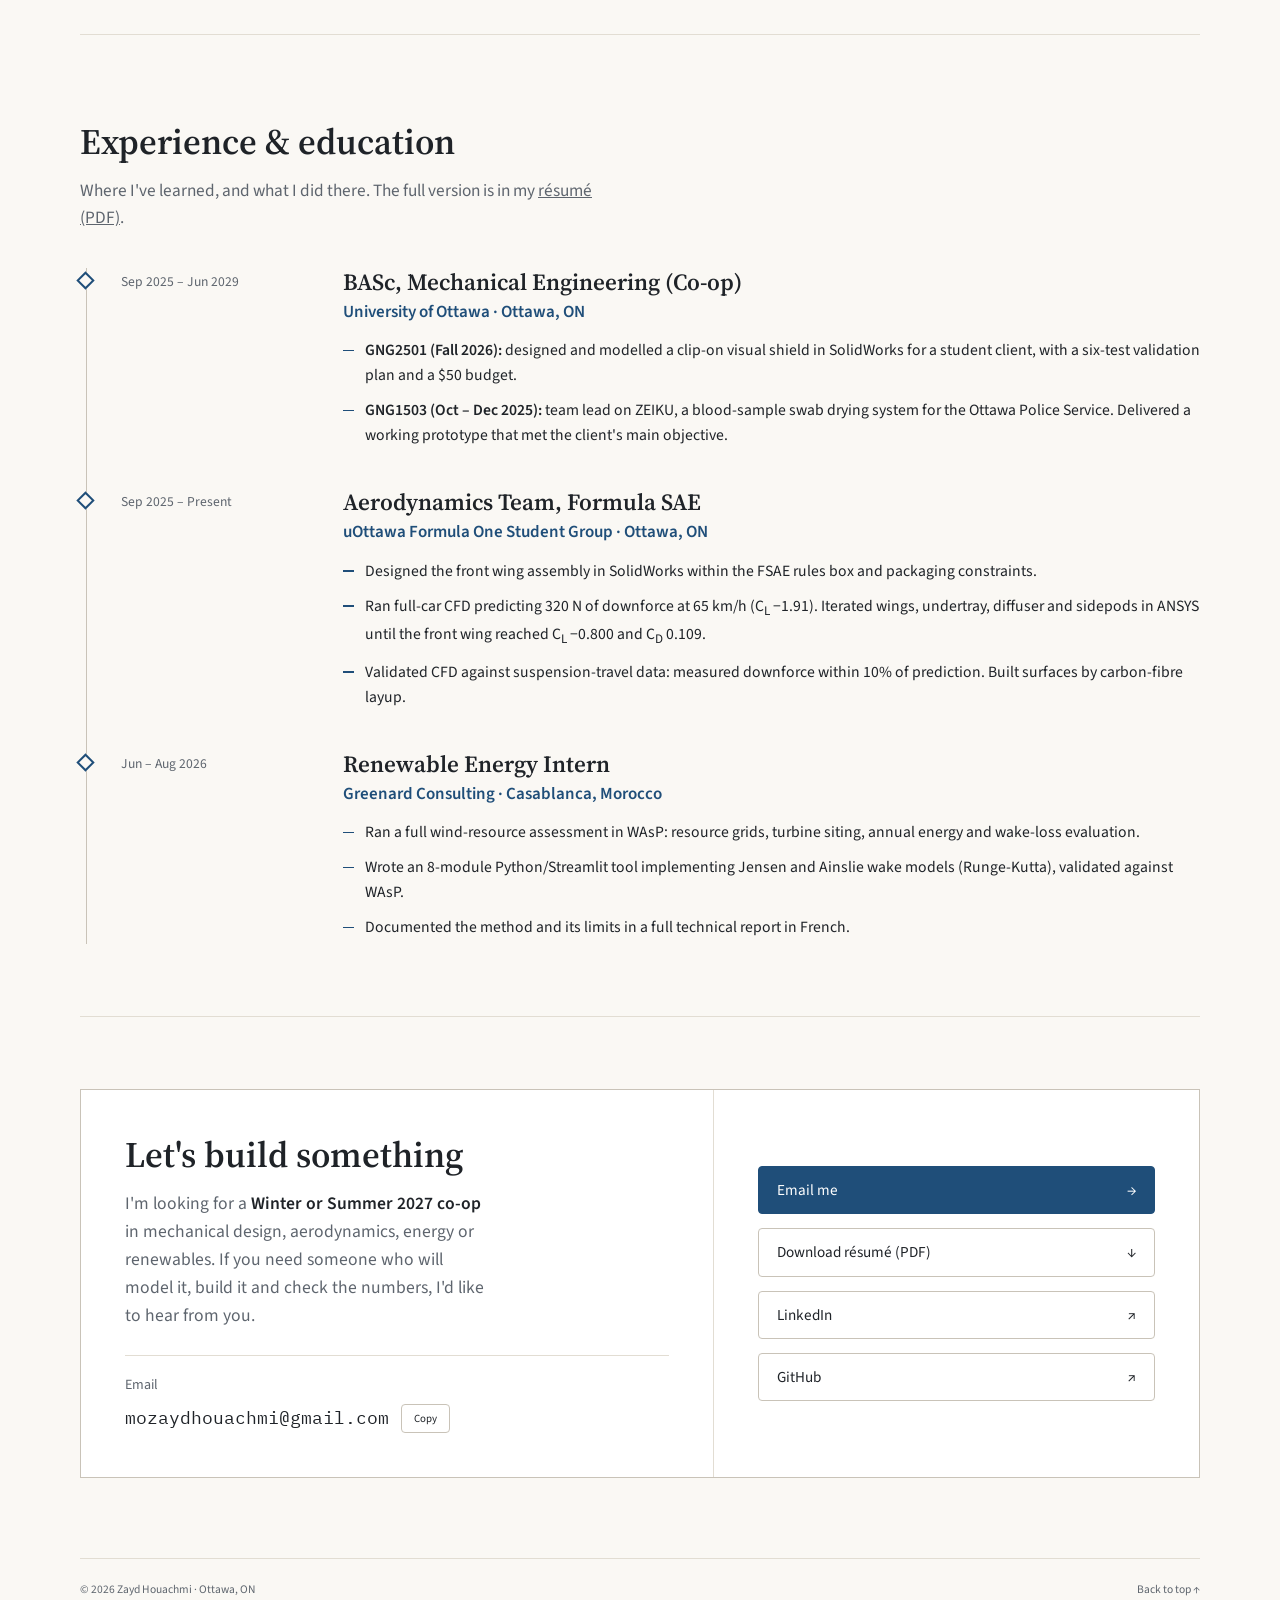
==== commit 03a39a6d: "Plainer look; keep only the main projects, experience and the interactive model Co-Authored-By: Clau" ====
--- a/index.html
+++ b/index.html
@@ -13,13 +13,13 @@
 <meta property="og:image" content="https://zaydhouachmi.github.io/assets/shield-render.jpg">
 <meta property="og:url" content="https://zaydhouachmi.github.io/">
 <meta name="twitter:card" content="summary_large_image">
-<meta name="theme-color" content="#0A2342">
+<meta name="theme-color" content="#FAF8F4">
 <link rel="icon" href="data:image/svg+xml,%3Csvg xmlns='http://www.w3.org/2000/svg' viewBox='0 0 32 32'%3E%3Crect width='32' height='32' rx='4' fill='%230A2342'/%3E%3Ccircle cx='16' cy='16' r='7' fill='none' stroke='%23FF8148' stroke-width='3'/%3E%3Ccircle cx='16' cy='16' r='2.5' fill='%23EAF2FB'/%3E%3C/svg%3E">
-<script>(function(){var t=null;try{t=localStorage.getItem('zh-theme')}catch(e){}document.documentElement.setAttribute('data-theme',t==='light'?'light':'dark')})()</script>
+<script>(function(){var t=null;try{t=localStorage.getItem('zh-theme')}catch(e){}document.documentElement.setAttribute('data-theme',t==='dark'?'dark':'light')})()</script>
 <link rel="preconnect" href="https://fonts.googleapis.com">
 <link rel="preconnect" href="https://fonts.gstatic.com" crossorigin>
-<link href="https://fonts.googleapis.com/css2?family=Big+Shoulders+Stencil:wght@800&family=Big+Shoulders:wght@600;700;800&family=Source+Sans+3:ital,wght@0,400;0,500;0,600;1,400&family=IBM+Plex+Mono:wght@400;500&display=swap" rel="stylesheet">
-<link rel="stylesheet" href="assets/site.css?v=20">
+<link href="https://fonts.googleapis.com/css2?family=Source+Serif+4:wght@500;600;700&family=Source+Sans+3:ital,wght@0,400;0,500;0,600;1,400&family=IBM+Plex+Mono:wght@400;500&display=swap" rel="stylesheet">
+<link rel="stylesheet" href="assets/site.css?v=23">
 <script type="application/ld+json">
 {"@context":"https://schema.org","@type":"Person","name":"Zayd Houachmi","alternateName":"Mohamed Zayed Houachmi","jobTitle":"Mechanical Engineering Co-op Student","affiliation":{"@type":"CollegeOrUniversity","name":"University of Ottawa"},"address":{"@type":"PostalAddress","addressLocality":"Ottawa","addressRegion":"ON","addressCountry":"CA"},"email":"mailto:mozaydhouachmi@gmail.com","url":"https://zaydhouachmi.github.io/","sameAs":["https://www.linkedin.com/in/zayd-houachmi-b5578735a/","https://github.com/ZaydHouachmi"],"knowsLanguage":["en","fr","ar"],"knowsAbout":["SolidWorks","ANSYS CFD","Aerodynamics","Composite layup","Wind resource assessment","WAsP","Python"]}
 </script>
@@ -34,10 +34,9 @@
         <a href="#work">Work</a>
         <a href="#model">Live model</a>
         <a href="#experience">Experience</a>
-        <a href="#skills">Skills</a>
         <a href="#contact">Contact</a>
         <a href="assets/Zayd-Houachmi-Resume.pdf" target="_blank" rel="noopener">Résumé ↓</a>
-        <button class="theme-toggle" type="button" aria-pressed="false">Blueprint</button>
+        <button class="theme-toggle" type="button" aria-pressed="false">Dark</button>
       </nav>
     </div>
   </header>
@@ -45,7 +44,6 @@
   <main class="wrap" id="main">
     <!-- Hero -->
     <section class="hero" id="top">
-      <div class="label rise">Sheet 01 · Profile</div>
       <div class="hero-grid">
         <div>
           <h1 class="rise d1">Zayd<br>Houachmi</h1>
@@ -59,39 +57,13 @@
           </div>
           <p class="rise d4" style="margin-top: 26px;"><span class="status"><i aria-hidden="true"></i>Available for Winter and Summer 2027 co-op</span></p>
         </div>
-
-        <figure class="dwg rise d3" aria-label="Current project drawing">
-          <div class="zones top" aria-hidden="true"><span>1</span><span>2</span><span>3</span><span>4</span></div>
-          <div class="zones bottom" aria-hidden="true"><span>1</span><span>2</span><span>3</span><span>4</span></div>
-          <div class="zones left" aria-hidden="true"><span>A</span><span>B</span><span>C</span></div>
-          <div class="zones right" aria-hidden="true"><span>A</span><span>B</span><span>C</span></div>
-          <div class="view">
-            <img src="assets/shield-render.jpg" width="1400" height="932" alt="Render of the clip-on visual shield mounted on glasses, with one lower flap removed" fetchpriority="high">
-            <span class="callout" style="left: 50%; top: 13%;">Top panel · 50 mm</span>
-            <span class="callout" style="left: 3%; top: 70%;">Side panel</span>
-            <span class="callout" style="left: 47%; top: 86%;">Removable flap</span>
-          </div>
-          <div class="tb">
-            <div><span class="k">Part</span>Visual shield assembly</div>
-            <div><span class="k">Designed by</span>Z. Houachmi</div>
-            <div><span class="k">File</span>ASSEMBLAGE.SLDASM</div>
-          </div>
-        </figure>
-      </div>
-
-      <div class="readings glance rise d4">
-        <div><div class="v">4<small>projects</small></div><div class="d">Engineering projects, two of them for real clients</div></div>
-        <div><div class="v">CAD+CFD</div><div class="d">SolidWorks design, checked in ANSYS and against track data</div></div>
-        <div><div class="v">1<small>internship</small></div><div class="d">Renewable energy at Greenard Consulting, Casablanca</div></div>
-        <div><div class="v">EN·FR·AR</div><div class="d">Fluent English and French (DELF), native Arabic</div></div>
       </div>
     </section>
 
     <!-- Work -->
     <section class="block" id="work">
-      <div class="label">Sheet 02 · Work</div>
       <h2>Selected projects</h2>
-      <p class="section-intro">Four projects, each with a client, a race car or an industry problem behind it. Every one has numbers I had to hit and a test that proves it.</p>
+      <p class="section-intro">Four projects: two for real clients, one with the Formula SAE team and one from my internship.</p>
 
       <div class="features">
         <a class="feature" href="work/zeiku.html">
@@ -100,12 +72,6 @@
             <div class="num"><span class="eyebrow">01 · Team lead · Mechanical design</span><span class="eyebrow">Oct – Dec 2025</span></div>
             <h3>ZEIKU swab dryer</h3>
             <p class="sum">I led a five-person team through the design, fabrication and testing of a blood-sample swab drying system for the Ottawa Police: a sealed box that dries two swabs without cross-contamination and signals when each one is dry.</p>
-            <div class="readings three compact">
-              <div><div class="v">≥3<small>cm</small></div><div class="d">Spacing, from testing</div></div>
-              <div><div class="v">2.6<small>CFM</small></div><div class="d">Airflow sized</div></div>
-              <div><div class="v">8.8<small>N</small></div><div class="d">Roof load, still elastic</div></div>
-            </div>
-            <div class="tags"><span class="tag hot">Team lead</span><span class="tag">SolidWorks</span><span class="tag">Arduino</span><span class="tag">3D printing</span><span class="tag">Laser cutting</span></div>
             <span class="go">Read the case study <span>→</span></span>
           </div>
         </a>
@@ -119,12 +85,6 @@
             <div class="num"><span class="eyebrow">02 · CAD &amp; product design</span><span class="eyebrow">Fall 2026</span></div>
             <h3>Clip-on visual shield</h3>
             <p class="sum">A light, foldable shield that clips onto prescription glasses and blocks distracting peripheral vision for a student with a sensory processing disorder. I designed it and built the full SolidWorks model.</p>
-            <div class="readings three compact">
-              <div><div class="v">≤20<small>g</small></div><div class="d">Mass target</div></div>
-              <div><div class="v">≤80<small>°</small></div><div class="d">Horizontal view</div></div>
-              <div><div class="v">$39.95</div><div class="d">BOM, $50 budget</div></div>
-            </div>
-            <div class="tags"><span class="tag hot">SolidWorks</span><span class="tag">Product design</span><span class="tag">PLA / TPU</span><span class="tag">Test planning</span></div>
             <span class="go">Read the case study <span>→</span></span>
           </div>
         </a>
@@ -135,78 +95,25 @@
             <div class="num"><span class="eyebrow">03 · Wind resource engineering</span><span class="eyebrow">Jun – Aug 2026</span></div>
             <h3>Wind farm energy yield</h3>
             <p class="sum">Internship at Greenard Consulting in Casablanca. I ran the full WAsP workflow from a 10&nbsp;m mast to a turbine's annual energy, then wrote my own 8-module Python wake and energy-yield tool and validated it against WAsP.</p>
-            <div class="readings three compact">
-              <div><div class="v">4.9→7.9<small>m/s</small></div><div class="d">Mast to hub height</div></div>
-              <div><div class="v">3.149<small>GWh</small></div><div class="d">Net yearly energy</div></div>
-              <div><div class="v">8<small>modules</small></div><div class="d">Python tool I wrote</div></div>
-            </div>
-            <div class="tags"><span class="tag hot">Python</span><span class="tag">WAsP</span><span class="tag">Wake models</span><span class="tag">Streamlit</span></div>
             <span class="go">Read the case study <span>→</span></span>
           </div>
         </a>
 
         <a class="feature flip" href="work/formula-sae.html">
-          <div class="media datasheet" aria-hidden="true">
-            <div class="ds">
-              <span class="ds-k">Full car · CFD</span>
-              <span class="ds-big">C<sub>L</sub> −1.91</span>
-              <span class="ds-mid">320 N <em>@ 65 km/h</em></span>
-              <div class="ds-row">
-                <div><span class="ds-k">Front wing</span>C<sub>L</sub> −0.800 · C<sub>D</sub> 0.109</div>
-                <div><span class="ds-k">Track check</span>within 10%</div>
-              </div>
-            </div>
-          </div>
+          <div class="media"><img src="assets/fsae-car.jpg" width="1400" height="822" alt="The uOttawa Formula SAE car on track, with the front wing at the nose" loading="lazy"></div>
           <div class="body">
             <div class="num"><span class="eyebrow">04 · Aerodynamics · Formula SAE</span><span class="eyebrow">2025 – now</span></div>
             <h3>Formula SAE front wing</h3>
             <p class="sum">On uOttawa's Formula SAE aerodynamics team, I designed the front wing in SolidWorks. The team iterates the car's aerodynamics in ANSYS CFD, checks the predictions against track data and builds the parts in carbon fibre.</p>
-            <div class="readings three compact">
-              <div><div class="v">−1.91<small>C<sub>L</sub></small></div><div class="d">Full-car lift coefficient</div></div>
-              <div><div class="v">320<small>N</small></div><div class="d">Downforce at 65 km/h</div></div>
-              <div><div class="v">±10<small>%</small></div><div class="d">CFD vs measured</div></div>
-            </div>
-            <div class="tags"><span class="tag hot">ANSYS CFD</span><span class="tag hot">SolidWorks</span><span class="tag">Composites</span><span class="tag">Validation</span></div>
-            <span class="go">Read the case study <span>→</span></span>
-          </div>
-        </a>
-      </div>
-
-      <div class="soft" id="software">
-        <div class="soft-head">
-          <h3>Software I've shipped</h3>
-          <p>When the engineering needs a tool, I build it. These are live, and the code is public.</p>
-        </div>
-        <div class="soft-grid">
-          <article>
-            <div class="num"><span class="eyebrow">Hackathon · Solo</span><span class="eyebrow">Sep 2026</span></div>
-            <h4>SpeakGov</h4>
-            <p>Fill in a government benefit form by talking, in English or French, without needing to read it. Speech or text goes to Gemini, the form fills itself in, and ElevenLabs asks out loud for anything missing. Built solo at Hack the Hill III.</p>
-            <div class="tags"><span class="tag">Next.js</span><span class="tag">Gemini</span><span class="tag">ElevenLabs</span><span class="tag">Auth0</span><span class="tag">Accessibility</span></div>
-            <div class="links"><a href="https://speakgov.com" target="_blank" rel="noopener">speakgov.com ↗</a><a href="https://github.com/ZaydHouachmi/ottawa-voice" target="_blank" rel="noopener">Code ↗</a></div>
-          </article>
-          <article>
-            <div class="num"><span class="eyebrow">My business</span><span class="eyebrow">2026 – now</span></div>
-            <h4>Tutoring Ottawa</h4>
-            <p>The bilingual booking site for my tutoring business. Every request is validated on the server, rate limited and screened by a honeypot, then stored in a Postgres table that only the server can touch.</p>
-            <div class="tags"><span class="tag">Next.js</span><span class="tag">TypeScript</span><span class="tag">Supabase</span><span class="tag">Vitest</span><span class="tag">CI</span></div>
-            <div class="links"><a href="https://tutoring-platform-mauve.vercel.app" target="_blank" rel="noopener">Live site ↗</a><a href="https://github.com/ZaydHouachmi/tutoring-platform" target="_blank" rel="noopener">Code ↗</a></div>
-          </article>
-          <article>
-            <div class="num"><span class="eyebrow">Internship tool</span><span class="eyebrow">Jun – Aug 2026</span></div>
-            <h4>Wind Farm Energy Assessment</h4>
-            <p>The 8-module Streamlit app behind project 03: Weibull fitting, Jensen and Ainslie wakes (SciPy RK45), a six-factor loss cascade, example inputs and pytest tests.</p>
-            <div class="tags"><span class="tag">Python</span><span class="tag">NumPy</span><span class="tag">SciPy</span><span class="tag">Streamlit</span><span class="tag">pytest</span></div>
-            <div class="links"><a href="work/wind-farm.html">Case study →</a><a href="https://github.com/ZaydHouachmi/wind-farm-energy-assessment" target="_blank" rel="noopener">Code ↗</a></div>
-          </article>
-        </div>
-        <p class="soft-earlier"><span class="eyebrow">Earlier</span> 2D platformer in C# and .NET WinForms, with velocity-based gravity and per-axis collisions across five levels (2024) · E-commerce storefront in plain JavaScript on Supabase/Postgres, with product pages, cart and accounts (2025)</p>
-      </div>
+            <span class="go">Read the case study <span>→</span></span>
+          </div>
+        </a>
+      </div>
+
     </section>
 
     <!-- Live model -->
     <section class="block" id="model">
-      <div class="label">Sheet 03 · Live model</div>
       <h2>Try the wake model</h2>
       <p class="section-intro">The Jensen wake model from the Python tool I wrote during my internship, running in your browser. Six 1&nbsp;MW turbines in the same 3×2 layout I studied. Turn the wind and watch how much energy the front row steals from the turbines behind it.</p>
 
@@ -251,7 +158,6 @@
 
     <!-- Experience -->
     <section class="block" id="experience">
-      <div class="label">Sheet 04 · Experience</div>
       <h2>Experience &amp; education</h2>
       <p class="section-intro">Where I've learned, and what I did there. The full version is in my <a href="assets/Zayd-Houachmi-Resume.pdf" target="_blank" rel="noopener">résumé (PDF)</a>.</p>
       <div class="timeline">
@@ -292,44 +198,10 @@
         </div>
       </div>
 
-      <div class="also">
-        <h3>Beyond engineering</h3>
-        <div class="also-grid">
-          <div><span class="eyebrow">Aug 2026 – Present</span><strong>Founder, Tutoring Ottawa</strong><p>Bilingual tutoring business for Grades 7–12. I built the <a href="https://tutoring-platform-mauve.vercel.app" target="_blank" rel="noopener">booking platform</a> in Next.js and TypeScript on Supabase/Postgres.</p></div>
-          <div><span class="eyebrow">May 2026 – Present</span><strong>Junior STEM Instructor, Young Engineers</strong><p>Teaching mechanics, structures and problem-solving to young learners through hands-on builds.</p></div>
-          <div><span class="eyebrow">Jun 2025 – Present</span><strong>Client Services, Norton Rose Fulbright</strong><p>Logistics and client communication for corporate meetings in a deadline-driven, confidential setting.</p></div>
-          <div><span class="eyebrow">Feb – Jun 2025</span><strong>Founder &amp; President, STEM Club</strong><p>Grew a high-school STEM club past 50 members in one semester and ran peer tutoring for 10–30 students.</p></div>
-        </div>
-      </div>
-    </section>
-
-    <!-- Skills -->
-    <section class="block" id="skills">
-      <div class="label">Sheet 05 · Skills</div>
-      <h2>Skills, with proof</h2>
-      <p class="section-intro">No skill bars. Each skill points to the project where I used it.</p>
-      <div class="table-wrap">
-        <table class="skills-table">
-          <thead><tr><th>Skill</th><th>What I did with it</th><th>Evidence</th></tr></thead>
-          <tbody>
-            <tr><td>SolidWorks</td><td>Part and assembly modelling, mates, rules-box packaging, checking fit before printing</td><td><a href="work/visual-shield.html">Visual shield →</a> <a href="work/formula-sae.html">FSAE front wing →</a> <a href="work/zeiku.html">ZEIKU →</a></td></tr>
-            <tr><td>ANSYS CFD</td><td>Full-car aerodynamic simulation, design iteration on wings, undertray, diffuser and sidepods</td><td><a href="work/formula-sae.html">FSAE front wing →</a></td></tr>
-            <tr><td>Validation</td><td>CFD against track data (within 10%), my Python tool against WAsP, client test plans</td><td><a href="work/formula-sae.html">FSAE →</a> <a href="work/wind-farm.html">Wind farm →</a></td></tr>
-            <tr><td>Fabrication</td><td>Carbon-fibre layup, 3D printing (PLA, TPU), laser-cut acrylic</td><td><a href="work/formula-sae.html">FSAE →</a> <a href="work/zeiku.html">ZEIKU →</a></td></tr>
-            <tr><td>Python</td><td>8-module numerical model, ODE integration (SciPy RK45), NumPy, Streamlit interface, pytest</td><td><a href="work/wind-farm.html">Wind farm →</a> <a href="https://github.com/ZaydHouachmi/wind-farm-energy-assessment" target="_blank" rel="noopener">Code ↗</a></td></tr>
-            <tr><td>WAsP</td><td>Wind Atlas generalisation, resource grids, turbine-site AEP, terrain validity (RIX)</td><td><a href="work/wind-farm.html">Wind farm →</a></td></tr>
-            <tr><td>Engineering analysis</td><td>Airflow sizing, Weibull statistics, power curves, lift and drag coefficients</td><td><a href="work/zeiku.html">ZEIKU →</a> <a href="work/formula-sae.html">FSAE →</a></td></tr>
-            <tr><td>Leadership</td><td>Led a five-person client project team, founded a business and a 50-member club</td><td><a href="work/zeiku.html">ZEIKU →</a> <a href="#experience">Experience →</a></td></tr>
-            <tr><td>Software</td><td>Next.js, React and TypeScript web apps with AI and speech APIs, Supabase/Postgres, Vercel, CI. Also JavaScript, HTML/CSS, C, C++, C#, Visual Basic and Arduino</td><td><a href="#software">SpeakGov →</a> <a href="#software">Tutoring Ottawa →</a></td></tr>
-            <tr><td>Languages</td><td>English and French fluent (DELF certified), Arabic native. Reports and manuals in French and English</td><td><a href="work/wind-farm.html">Report →</a></td></tr>
-          </tbody>
-        </table>
-      </div>
     </section>
 
     <!-- Contact -->
     <section class="block" id="contact">
-      <div class="label">Sheet 06 · Contact</div>
       <div class="contact-card">
         <div>
           <h2>Let's build something</h2>
@@ -351,12 +223,12 @@
 
     <footer>
       <span>© 2026 Zayd Houachmi · Ottawa, ON</span>
-      <span>Sheet 01–06 · Rev D · <a href="#top">Back to top ↑</a></span>
+      <span><a href="#top">Back to top ↑</a></span>
     </footer>
   </main>
 </div>
-<script src="assets/fr.js?v=18"></script>
-<script src="assets/i18n.js?v=18"></script>
-<script src="assets/site.js?v=18"></script>
+<script src="assets/fr.js?v=21"></script>
+<script src="assets/i18n.js?v=21"></script>
+<script src="assets/site.js?v=21"></script>
 </body>
 </html>
--- a/assets/site.css
+++ b/assets/site.css
@@ -598,3 +598,73 @@
   filter: blur(24px) brightness(.7); transform: scale(1.1);
 }
 .feature .media.team img { position: relative; z-index: 1; }
+
+/* =====================================================================
+   Plainer look: paper background, one muted accent, serif headings,
+   ordinary sentence-case labels. Overrides the blueprint styling above.
+   ===================================================================== */
+:root {
+  --bg: #FAF8F4; --surface: #FFFFFF; --plate: #F1EEE8;
+  --fg: #1F2328; --muted: #5E656E; --grid: transparent;
+  --rule: #E2DDD3; --line: #C9C3B8;
+  --accent: #1F4E79; --accent-soft: rgba(31,78,121,.08); --accent-contrast: #FFFFFF; --ok: #2F7A4B;
+  --font-display: 'Source Serif 4', Georgia, 'Times New Roman', serif;
+  --font-head: 'Source Serif 4', Georgia, 'Times New Roman', serif;
+}
+:root[data-theme="dark"] {
+  --bg: #16191D; --surface: #1D2126; --plate: #E9E6E0;
+  --fg: #E9E7E2; --muted: #A3A8AF; --grid: transparent;
+  --rule: #2F353C; --line: #46505A;
+  --accent: #8DB4DB; --accent-soft: rgba(141,180,219,.12); --accent-contrast: #10151A; --ok: #6FD39A;
+}
+.sheet { background-image: none; }
+.rise, .rise.d1, .rise.d2, .rise.d3, .rise.d4 { animation: none; }
+
+/* headings */
+h1, h2, h3, h4, .wordmark, .feature h3, .next .t, .flow strong, .titleblock .big, .soft-grid h4,
+.readings .v, .wake-out .v, .tl-what h3, .skills-table td:first-child {
+  font-family: var(--font-display); text-transform: none; letter-spacing: 0; font-weight: 600;
+}
+h1 { font-size: clamp(2.5rem, 6vw, 3.8rem); line-height: 1.08; max-width: 20ch; }
+h2 { font-size: clamp(1.7rem, 3.4vw, 2.25rem); line-height: 1.15; }
+h3 { line-height: 1.25; }
+.feature h3 { font-size: clamp(1.5rem, 2.6vw, 1.9rem); line-height: 1.15; }
+.wordmark { font-size: 1.15rem; font-weight: 700; }
+.readings .v { font-weight: 600; font-variant-numeric: lining-nums tabular-nums; }
+.flow strong, .next .t { font-size: 1.15rem; }
+
+/* small labels: plain sans, sentence case */
+.nav a, .theme-toggle, .lang-toggle, .label, .eyebrow, .btn, .status, .go, .tag, .tl-when, figcaption, th,
+.crumb, .k, .titleblock .k, .fail, .pass, .next .eyebrow, .callout, .ctrl label, .wake-out .k, .skip,
+.iter-table td:first-child, .soft-grid .links a, footer, .readings .d, .email-row .eyebrow {
+  font-family: var(--font-body); text-transform: none; letter-spacing: 0;
+}
+.nav a { font-size: .95rem; }
+.theme-toggle, .lang-toggle { font-size: .85rem; border-radius: 4px; }
+.label { font-size: .95rem; color: var(--accent); }
+.eyebrow { font-size: .88rem; color: var(--muted); }
+.btn { font-size: .95rem; border-radius: 4px; }
+.go { font-size: .95rem; font-weight: 600; color: var(--accent); }
+.tl-when, figcaption, .titleblock .k, .wake-out .k, .ctrl label, .iter-table td:first-child { font-size: .85rem; }
+.titleblock .k, .iter-table td:first-child, .tl-when { color: var(--muted); }
+th { font-size: .9rem; }
+.tag { font-size: .82rem; background: transparent; color: var(--muted); border: 1px solid var(--rule); }
+.tag.hot { color: var(--accent); border-color: var(--accent); background: transparent; }
+.status { font-size: .95rem; background: transparent; border: none; padding: 0; color: var(--muted); }
+.live-tag { display: none; }
+figcaption b { font-weight: 600; }
+
+/* home page */
+.hero-grid { grid-template-columns: minmax(0, 1fr); max-width: 760px; }
+.hero { padding-top: 56px; }
+.pitch { font-size: 1.15rem; }
+.role { font-size: 1.05rem; color: var(--muted); }
+.feature { border-radius: 4px; border: 1px solid var(--rule); background: var(--surface); box-shadow: none; }
+.feature:hover { transform: none; box-shadow: 0 6px 22px -14px rgba(0,0,0,.35); }
+.feature:hover .media img { transform: none; }
+.feature .num { align-items: baseline; }
+.feature .sum { color: var(--fg); opacity: .85; }
+.block { padding-top: 72px; }
+.hero h1 { text-transform: none; font-size: clamp(2.6rem, 6vw, 4rem); line-height: 1.05; max-width: none; margin: 10px 0 14px; }
+.hero .role { font-family: var(--font-body); font-weight: 500; text-transform: none; letter-spacing: 0; font-size: 1.1rem; color: var(--muted); }
+.case-hero h1, .case-top h1 { text-transform: none; font-size: clamp(2.1rem, 4.6vw, 3.2rem); line-height: 1.12; max-width: 22ch; letter-spacing: 0; font-weight: 600; }
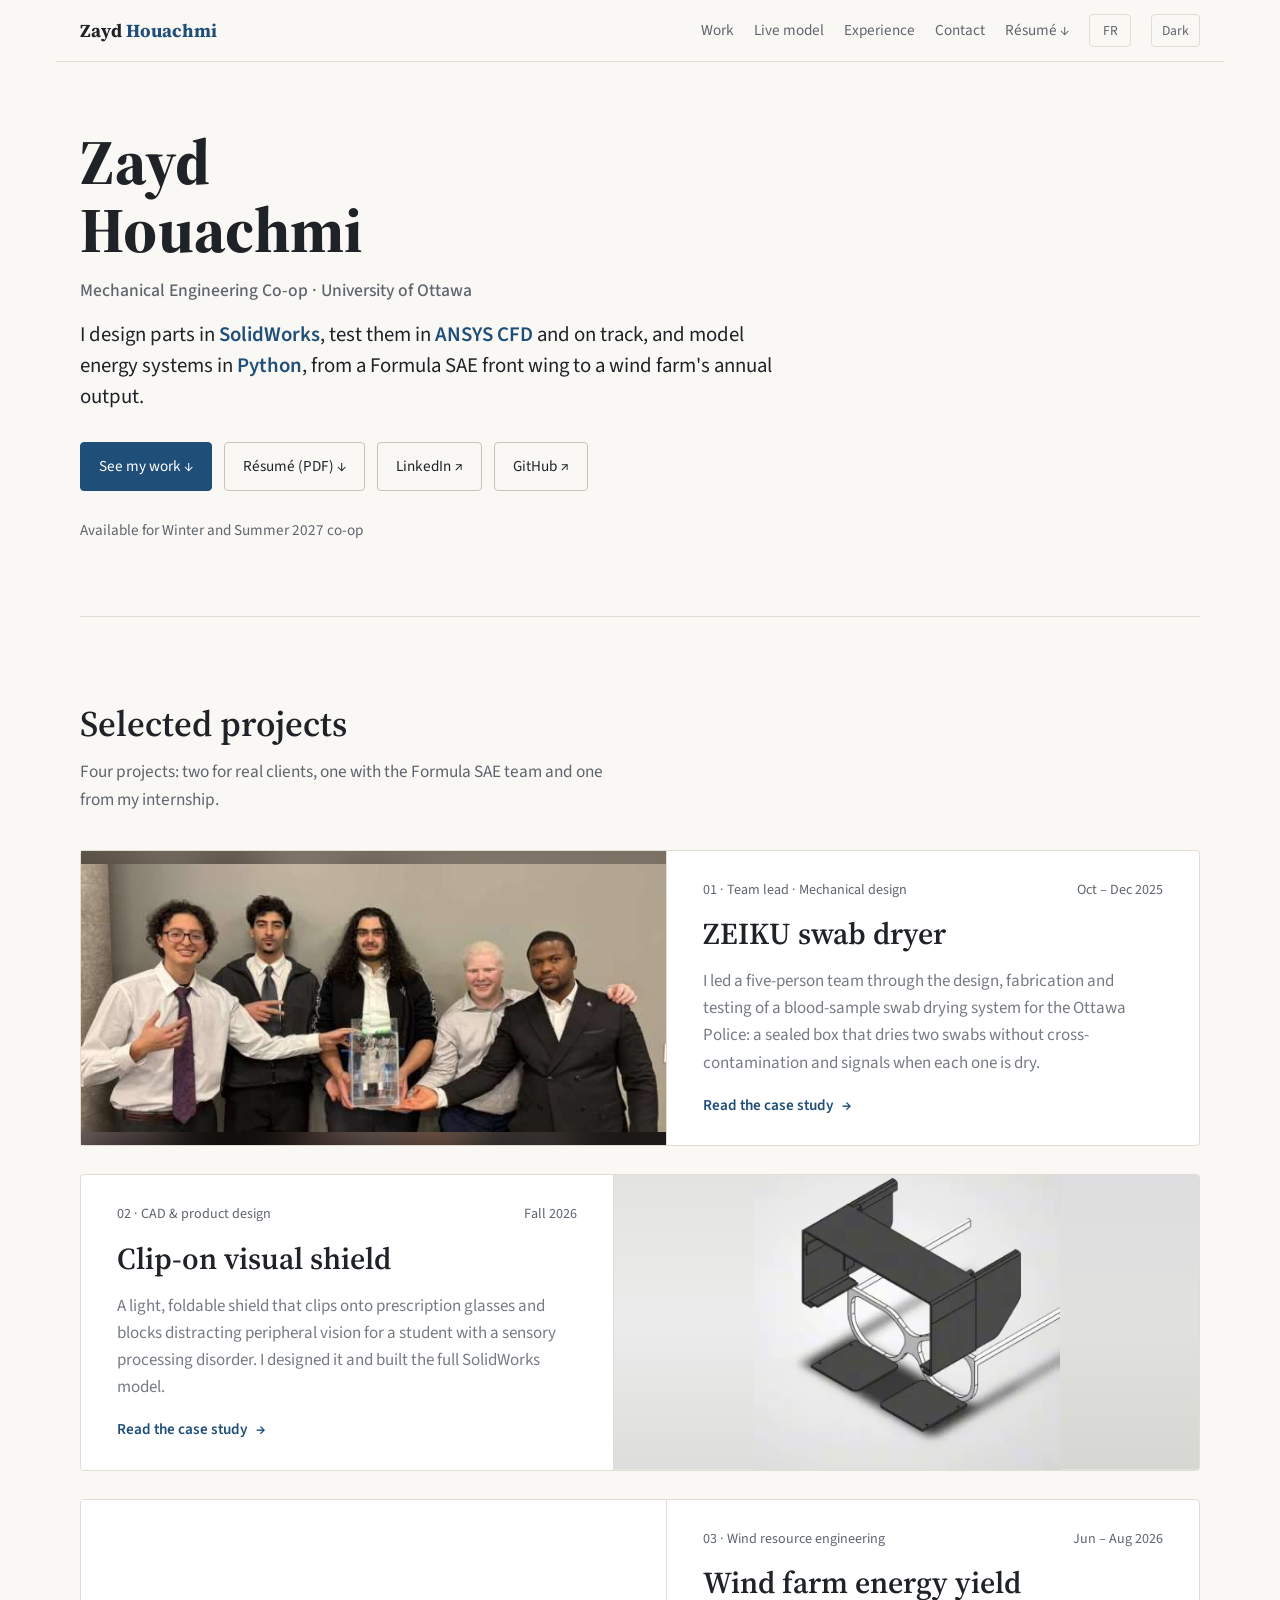
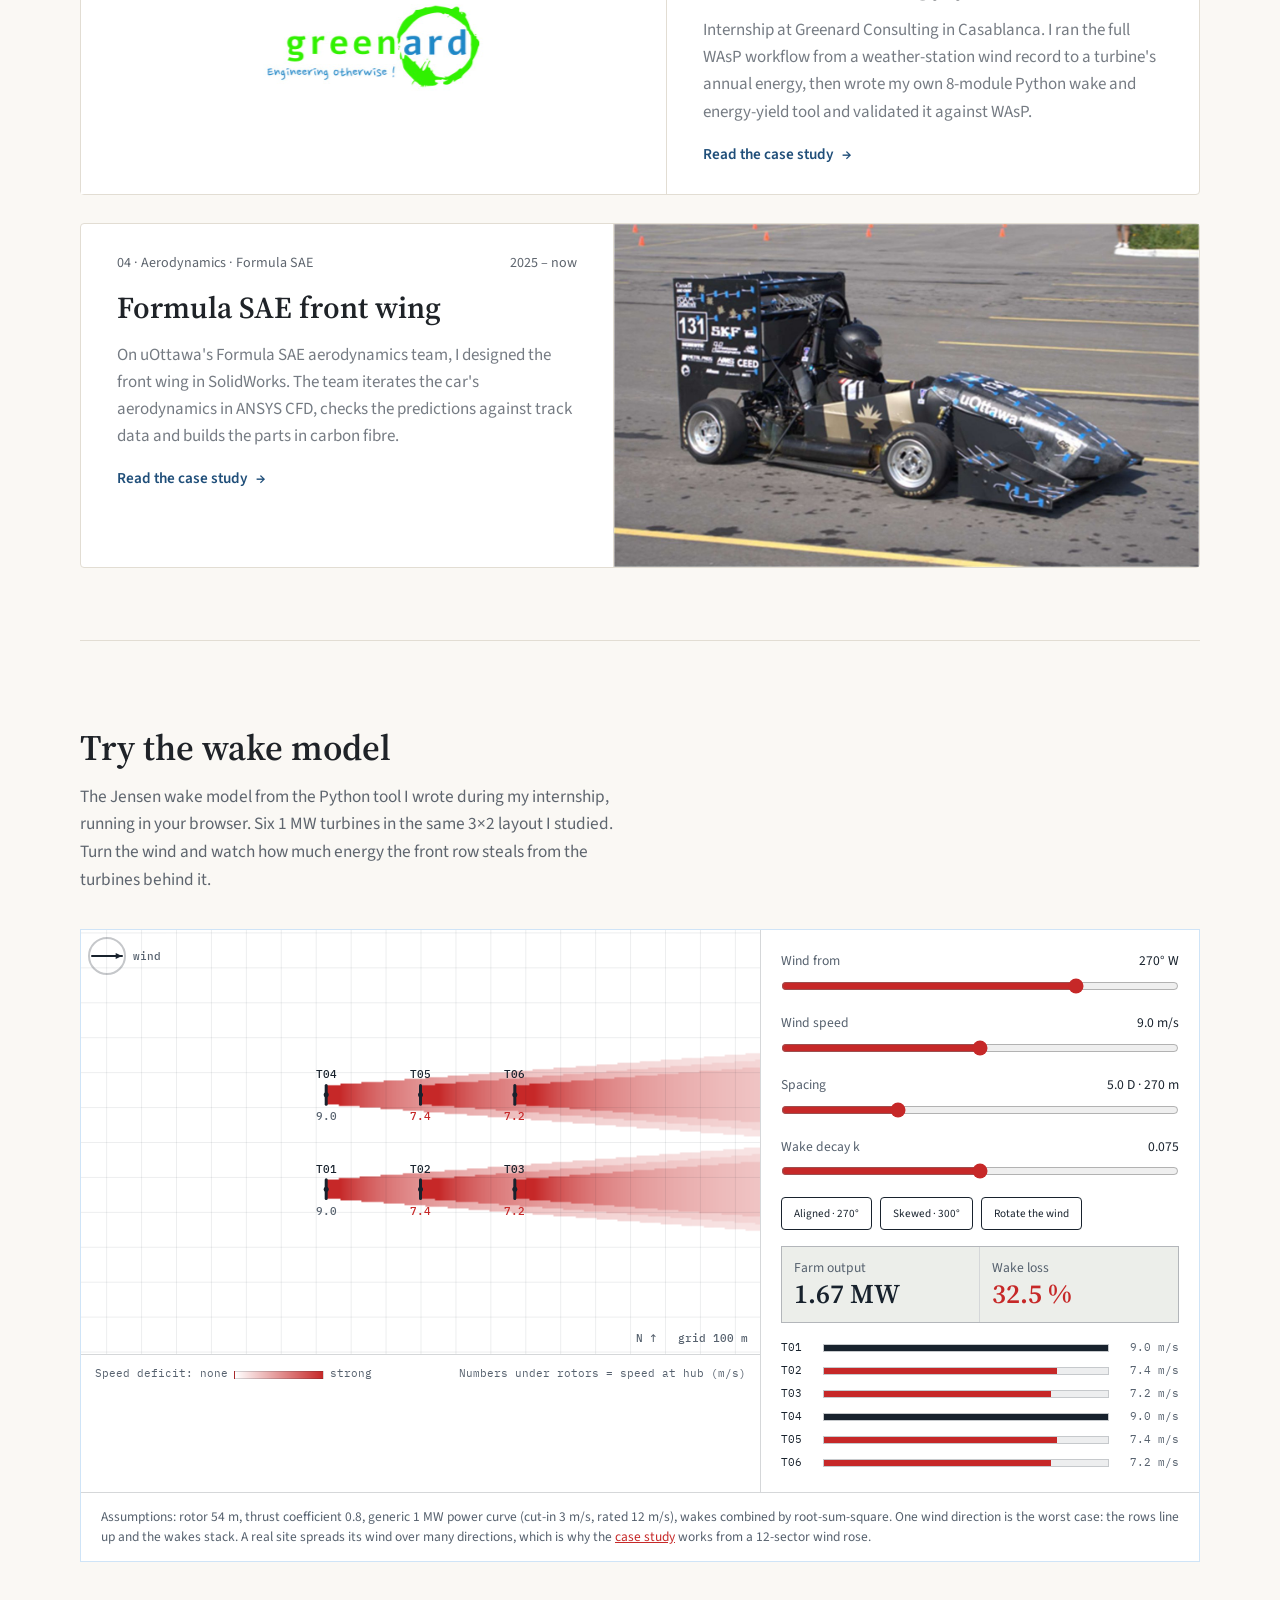
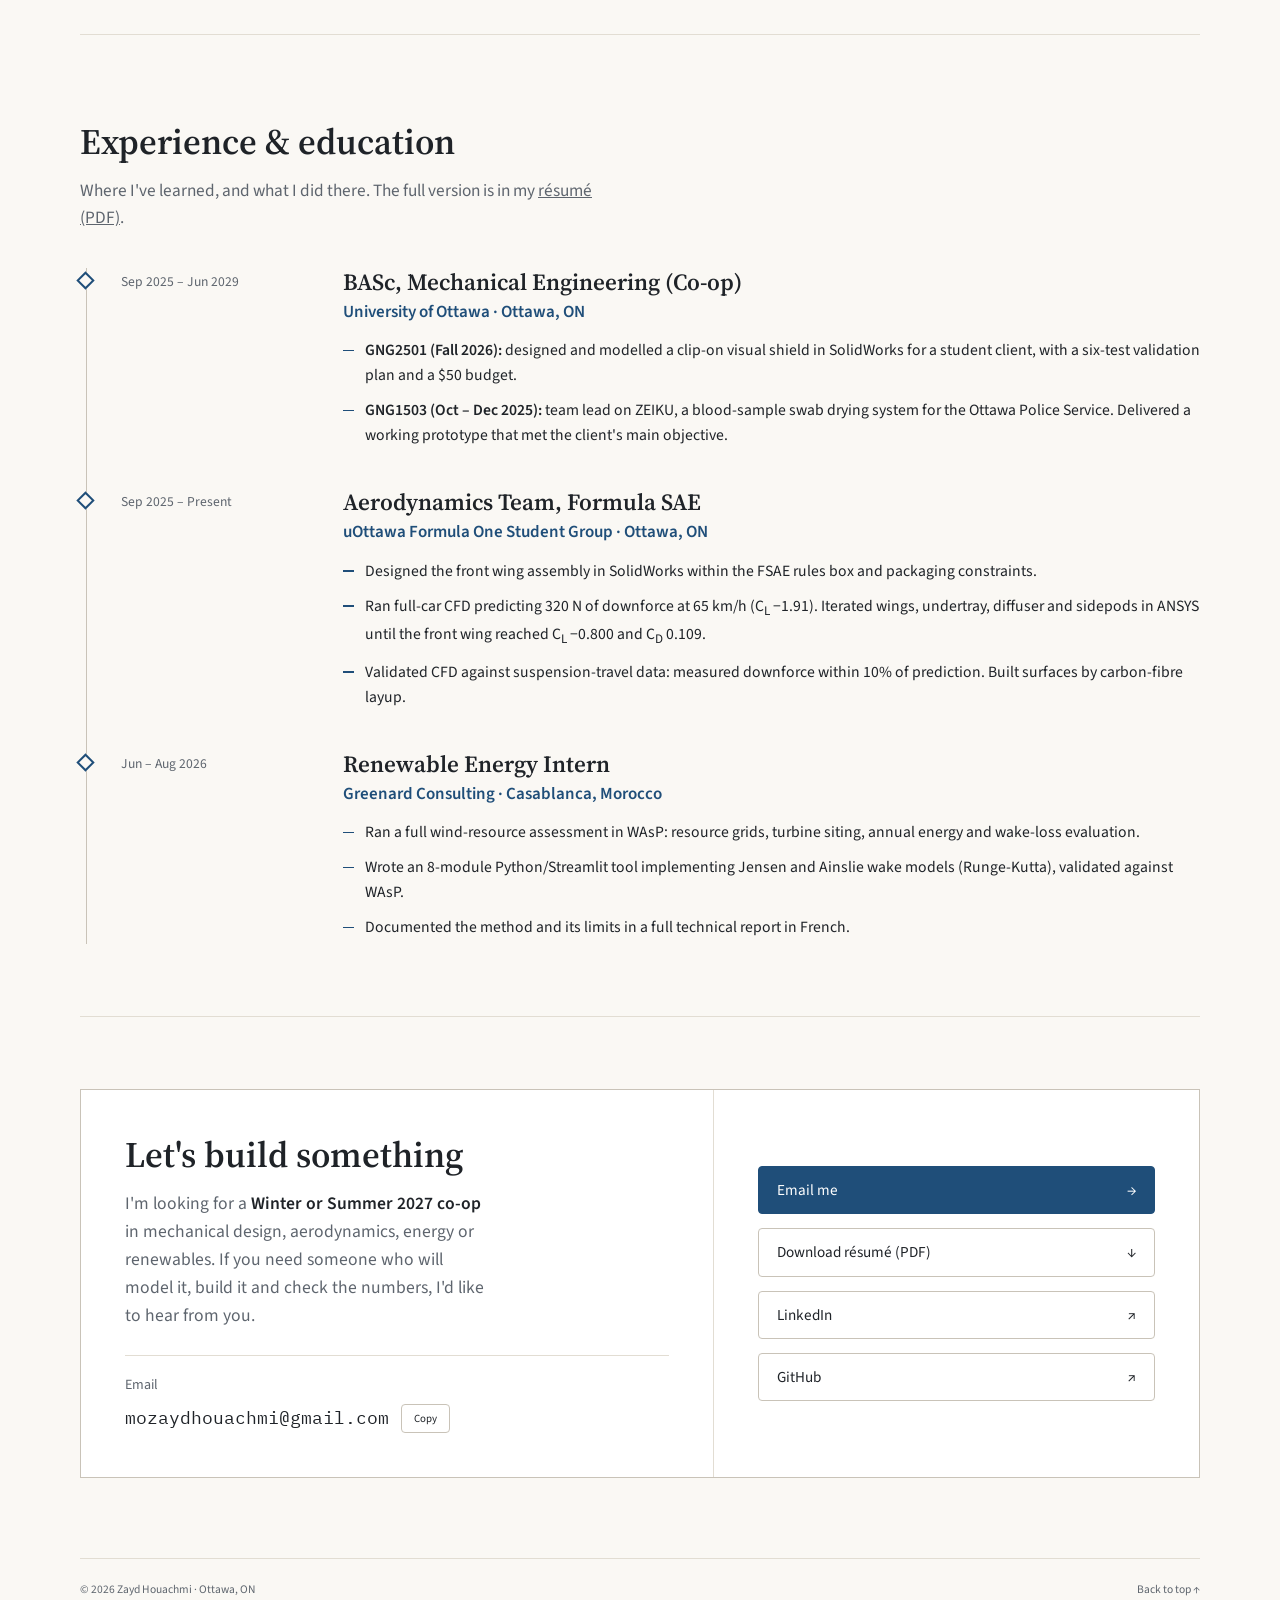
==== commit 15689708: "Greenard: say weather-station record instead of 10 m mast Co-Authored-By: Claude Sonnet 5.5 <noreply" ====
--- a/index.html
+++ b/index.html
@@ -19,7 +19,7 @@
 <link rel="preconnect" href="https://fonts.googleapis.com">
 <link rel="preconnect" href="https://fonts.gstatic.com" crossorigin>
 <link href="https://fonts.googleapis.com/css2?family=Source+Serif+4:wght@500;600;700&family=Source+Sans+3:ital,wght@0,400;0,500;0,600;1,400&family=IBM+Plex+Mono:wght@400;500&display=swap" rel="stylesheet">
-<link rel="stylesheet" href="assets/site.css?v=23">
+<link rel="stylesheet" href="assets/site.css?v=24">
 <script type="application/ld+json">
 {"@context":"https://schema.org","@type":"Person","name":"Zayd Houachmi","alternateName":"Mohamed Zayed Houachmi","jobTitle":"Mechanical Engineering Co-op Student","affiliation":{"@type":"CollegeOrUniversity","name":"University of Ottawa"},"address":{"@type":"PostalAddress","addressLocality":"Ottawa","addressRegion":"ON","addressCountry":"CA"},"email":"mailto:mozaydhouachmi@gmail.com","url":"https://zaydhouachmi.github.io/","sameAs":["https://www.linkedin.com/in/zayd-houachmi-b5578735a/","https://github.com/ZaydHouachmi"],"knowsLanguage":["en","fr","ar"],"knowsAbout":["SolidWorks","ANSYS CFD","Aerodynamics","Composite layup","Wind resource assessment","WAsP","Python"]}
 </script>
@@ -94,7 +94,7 @@
           <div class="body">
             <div class="num"><span class="eyebrow">03 · Wind resource engineering</span><span class="eyebrow">Jun – Aug 2026</span></div>
             <h3>Wind farm energy yield</h3>
-            <p class="sum">Internship at Greenard Consulting in Casablanca. I ran the full WAsP workflow from a 10&nbsp;m mast to a turbine's annual energy, then wrote my own 8-module Python wake and energy-yield tool and validated it against WAsP.</p>
+            <p class="sum">Internship at Greenard Consulting in Casablanca. I ran the full WAsP workflow from a weather-station wind record to a turbine's annual energy, then wrote my own 8-module Python wake and energy-yield tool and validated it against WAsP.</p>
             <span class="go">Read the case study <span>→</span></span>
           </div>
         </a>
@@ -227,8 +227,8 @@
     </footer>
   </main>
 </div>
-<script src="assets/fr.js?v=21"></script>
-<script src="assets/i18n.js?v=21"></script>
-<script src="assets/site.js?v=21"></script>
+<script src="assets/fr.js?v=22"></script>
+<script src="assets/i18n.js?v=22"></script>
+<script src="assets/site.js?v=22"></script>
 </body>
 </html>
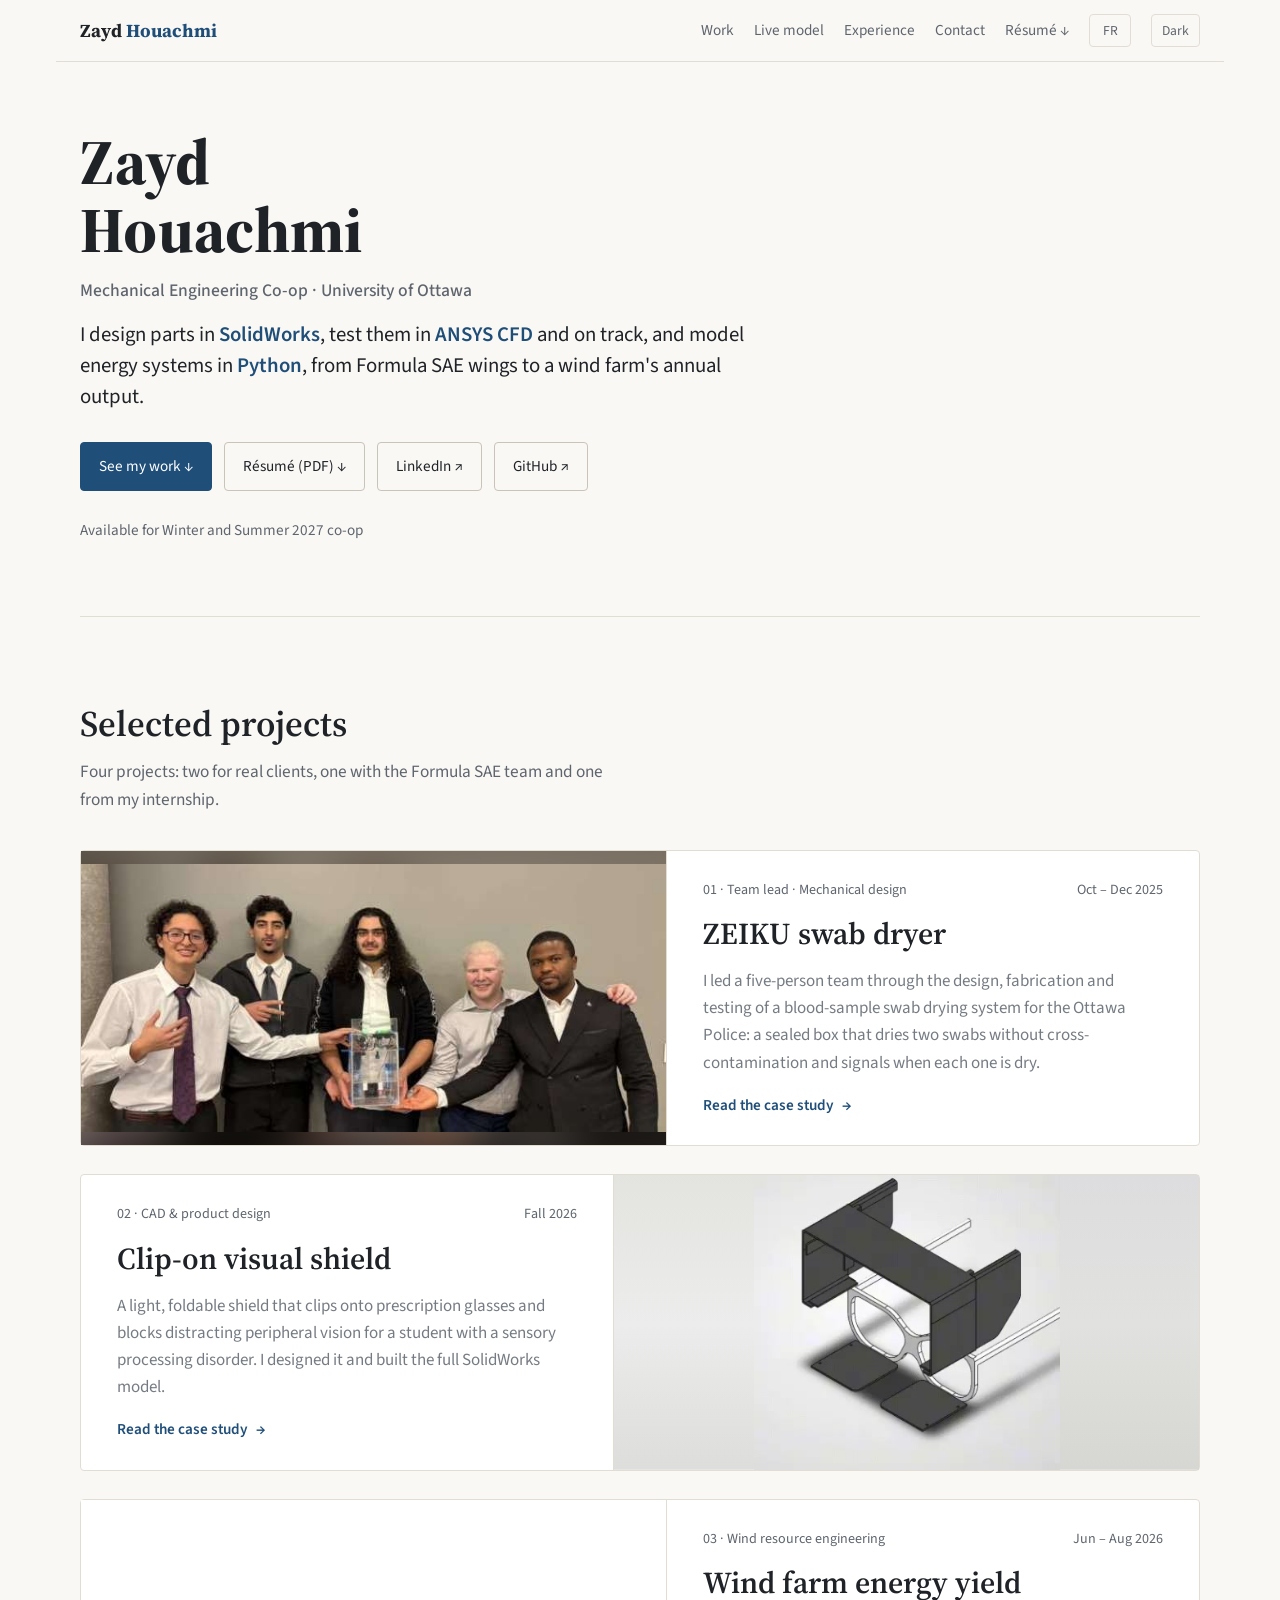
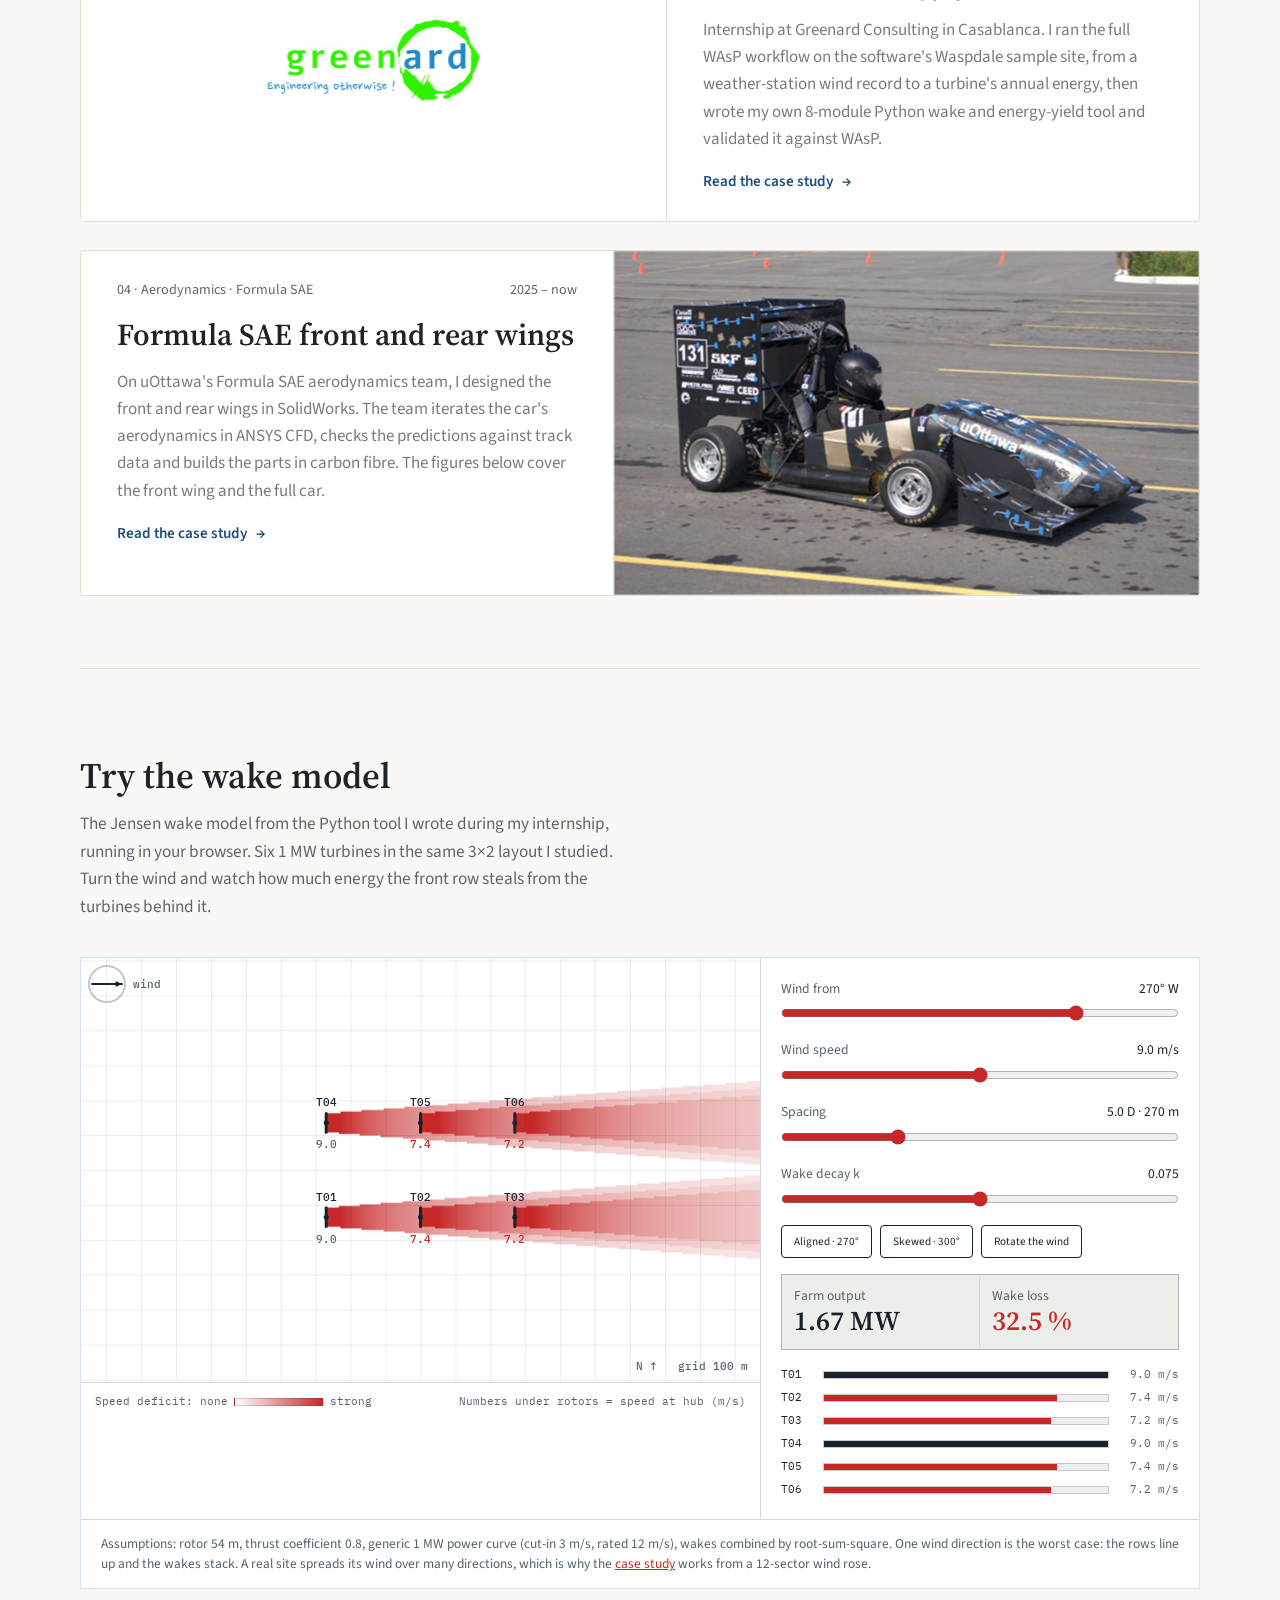
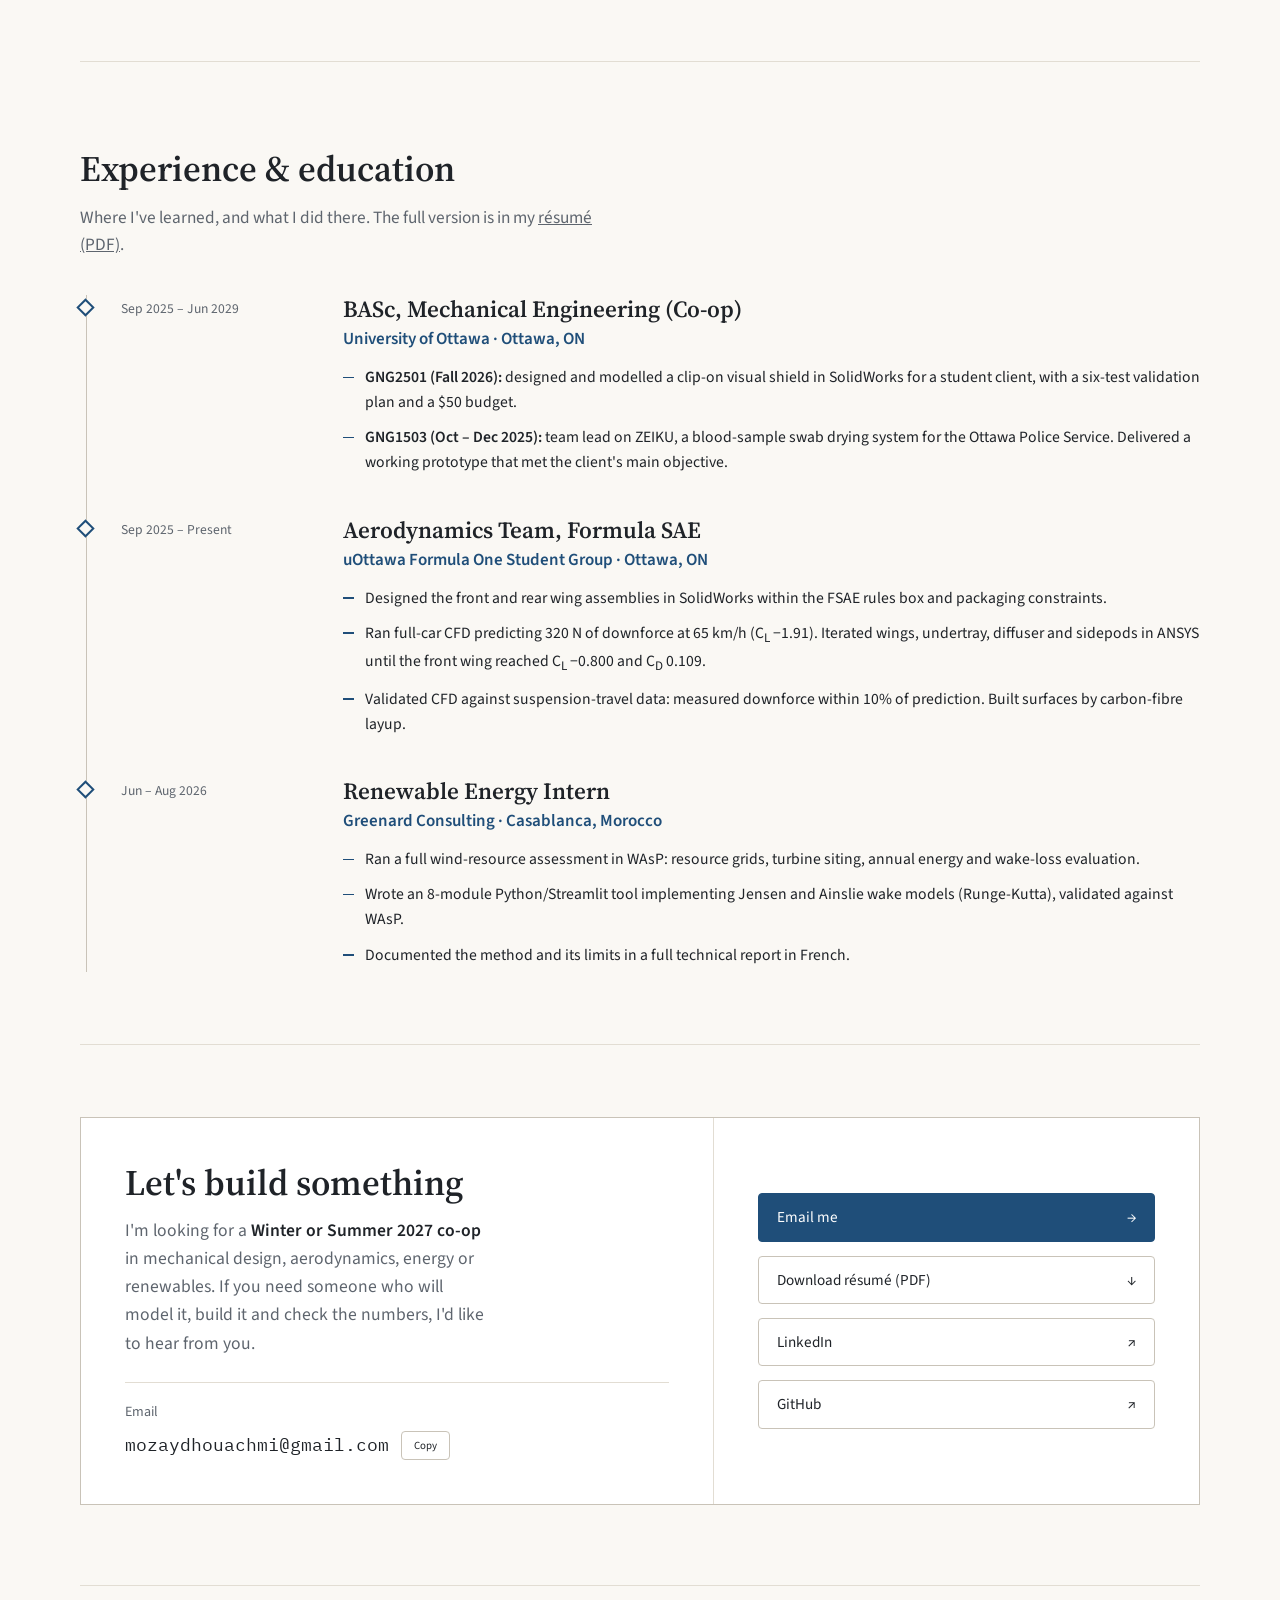
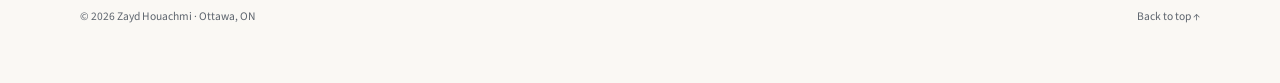
==== commit 1e1f794e: "Explain the Waspdale data set-up; Formula SAE: front and rear wings Co-Authored-By: Claude Sonnet 5." ====
--- a/index.html
+++ b/index.html
@@ -4,7 +4,7 @@
 <meta charset="utf-8">
 <meta name="viewport" content="width=device-width, initial-scale=1, viewport-fit=cover">
 <title>Zayd Houachmi | Mechanical Engineering</title>
-<meta name="description" content="Zayd Houachmi, mechanical engineering co-op student at the University of Ottawa, available Winter and Summer 2027. SolidWorks design, ANSYS CFD on a Formula SAE front wing, and wind farm energy-yield modelling in WAsP and Python.">
+<meta name="description" content="Zayd Houachmi, mechanical engineering co-op student at the University of Ottawa, available Winter and Summer 2027. SolidWorks design, ANSYS CFD on Formula SAE wings, and wind farm energy-yield modelling in WAsP and Python.">
 <meta name="author" content="Zayd Houachmi">
 <link rel="canonical" href="https://zaydhouachmi.github.io/">
 <meta property="og:type" content="website">
@@ -19,7 +19,7 @@
 <link rel="preconnect" href="https://fonts.googleapis.com">
 <link rel="preconnect" href="https://fonts.gstatic.com" crossorigin>
 <link href="https://fonts.googleapis.com/css2?family=Source+Serif+4:wght@500;600;700&family=Source+Sans+3:ital,wght@0,400;0,500;0,600;1,400&family=IBM+Plex+Mono:wght@400;500&display=swap" rel="stylesheet">
-<link rel="stylesheet" href="assets/site.css?v=24">
+<link rel="stylesheet" href="assets/site.css?v=26">
 <script type="application/ld+json">
 {"@context":"https://schema.org","@type":"Person","name":"Zayd Houachmi","alternateName":"Mohamed Zayed Houachmi","jobTitle":"Mechanical Engineering Co-op Student","affiliation":{"@type":"CollegeOrUniversity","name":"University of Ottawa"},"address":{"@type":"PostalAddress","addressLocality":"Ottawa","addressRegion":"ON","addressCountry":"CA"},"email":"mailto:mozaydhouachmi@gmail.com","url":"https://zaydhouachmi.github.io/","sameAs":["https://www.linkedin.com/in/zayd-houachmi-b5578735a/","https://github.com/ZaydHouachmi"],"knowsLanguage":["en","fr","ar"],"knowsAbout":["SolidWorks","ANSYS CFD","Aerodynamics","Composite layup","Wind resource assessment","WAsP","Python"]}
 </script>
@@ -48,7 +48,7 @@
         <div>
           <h1 class="rise d1">Zayd<br>Houachmi</h1>
           <p class="role rise d2">Mechanical Engineering Co-op · University of Ottawa</p>
-          <p class="pitch rise d2">I design parts in <em>SolidWorks</em>, test them in <em>ANSYS CFD</em> and on track, and model energy systems in <em>Python</em>, from a Formula SAE front wing to a wind farm's annual output.</p>
+          <p class="pitch rise d2">I design parts in <em>SolidWorks</em>, test them in <em>ANSYS CFD</em> and on track, and model energy systems in <em>Python</em>, from Formula SAE wings to a wind farm's annual output.</p>
           <div class="cta rise d3">
             <a class="btn primary" href="#work">See my work ↓</a>
             <a class="btn" href="assets/Zayd-Houachmi-Resume.pdf" target="_blank" rel="noopener">Résumé (PDF) ↓</a>
@@ -94,7 +94,7 @@
           <div class="body">
             <div class="num"><span class="eyebrow">03 · Wind resource engineering</span><span class="eyebrow">Jun – Aug 2026</span></div>
             <h3>Wind farm energy yield</h3>
-            <p class="sum">Internship at Greenard Consulting in Casablanca. I ran the full WAsP workflow from a weather-station wind record to a turbine's annual energy, then wrote my own 8-module Python wake and energy-yield tool and validated it against WAsP.</p>
+            <p class="sum">Internship at Greenard Consulting in Casablanca. I ran the full WAsP workflow on the software's Waspdale sample site, from a weather-station wind record to a turbine's annual energy, then wrote my own 8-module Python wake and energy-yield tool and validated it against WAsP.</p>
             <span class="go">Read the case study <span>→</span></span>
           </div>
         </a>
@@ -103,8 +103,8 @@
           <div class="media"><img src="assets/fsae-car.jpg" width="1400" height="822" alt="The uOttawa Formula SAE car on track, with the front wing at the nose" loading="lazy"></div>
           <div class="body">
             <div class="num"><span class="eyebrow">04 · Aerodynamics · Formula SAE</span><span class="eyebrow">2025 – now</span></div>
-            <h3>Formula SAE front wing</h3>
-            <p class="sum">On uOttawa's Formula SAE aerodynamics team, I designed the front wing in SolidWorks. The team iterates the car's aerodynamics in ANSYS CFD, checks the predictions against track data and builds the parts in carbon fibre.</p>
+            <h3>Formula SAE front and rear wings</h3>
+            <p class="sum">On uOttawa's Formula SAE aerodynamics team, I designed the front and rear wings in SolidWorks. The team iterates the car's aerodynamics in ANSYS CFD, checks the predictions against track data and builds the parts in carbon fibre. The figures below cover the front wing and the full car.</p>
             <span class="go">Read the case study <span>→</span></span>
           </div>
         </a>
@@ -178,7 +178,7 @@
             <h3>Aerodynamics Team, Formula SAE</h3>
             <span class="org">uOttawa Formula One Student Group · Ottawa, ON</span>
             <ul class="points">
-              <li>Designed the front wing assembly in SolidWorks within the FSAE rules box and packaging constraints.</li>
+              <li>Designed the front and rear wing assemblies in SolidWorks within the FSAE rules box and packaging constraints.</li>
               <li>Ran full-car CFD predicting 320&nbsp;N of downforce at 65&nbsp;km/h (C<sub>L</sub>&nbsp;−1.91). Iterated wings, undertray, diffuser and sidepods in ANSYS until the front wing reached C<sub>L</sub>&nbsp;−0.800 and C<sub>D</sub>&nbsp;0.109.</li>
               <li>Validated CFD against suspension-travel data: measured downforce within 10% of prediction. Built surfaces by carbon-fibre layup.</li>
             </ul>
@@ -227,8 +227,8 @@
     </footer>
   </main>
 </div>
-<script src="assets/fr.js?v=22"></script>
-<script src="assets/i18n.js?v=22"></script>
-<script src="assets/site.js?v=22"></script>
+<script src="assets/fr.js?v=25"></script>
+<script src="assets/i18n.js?v=25"></script>
+<script src="assets/site.js?v=25"></script>
 </body>
 </html>
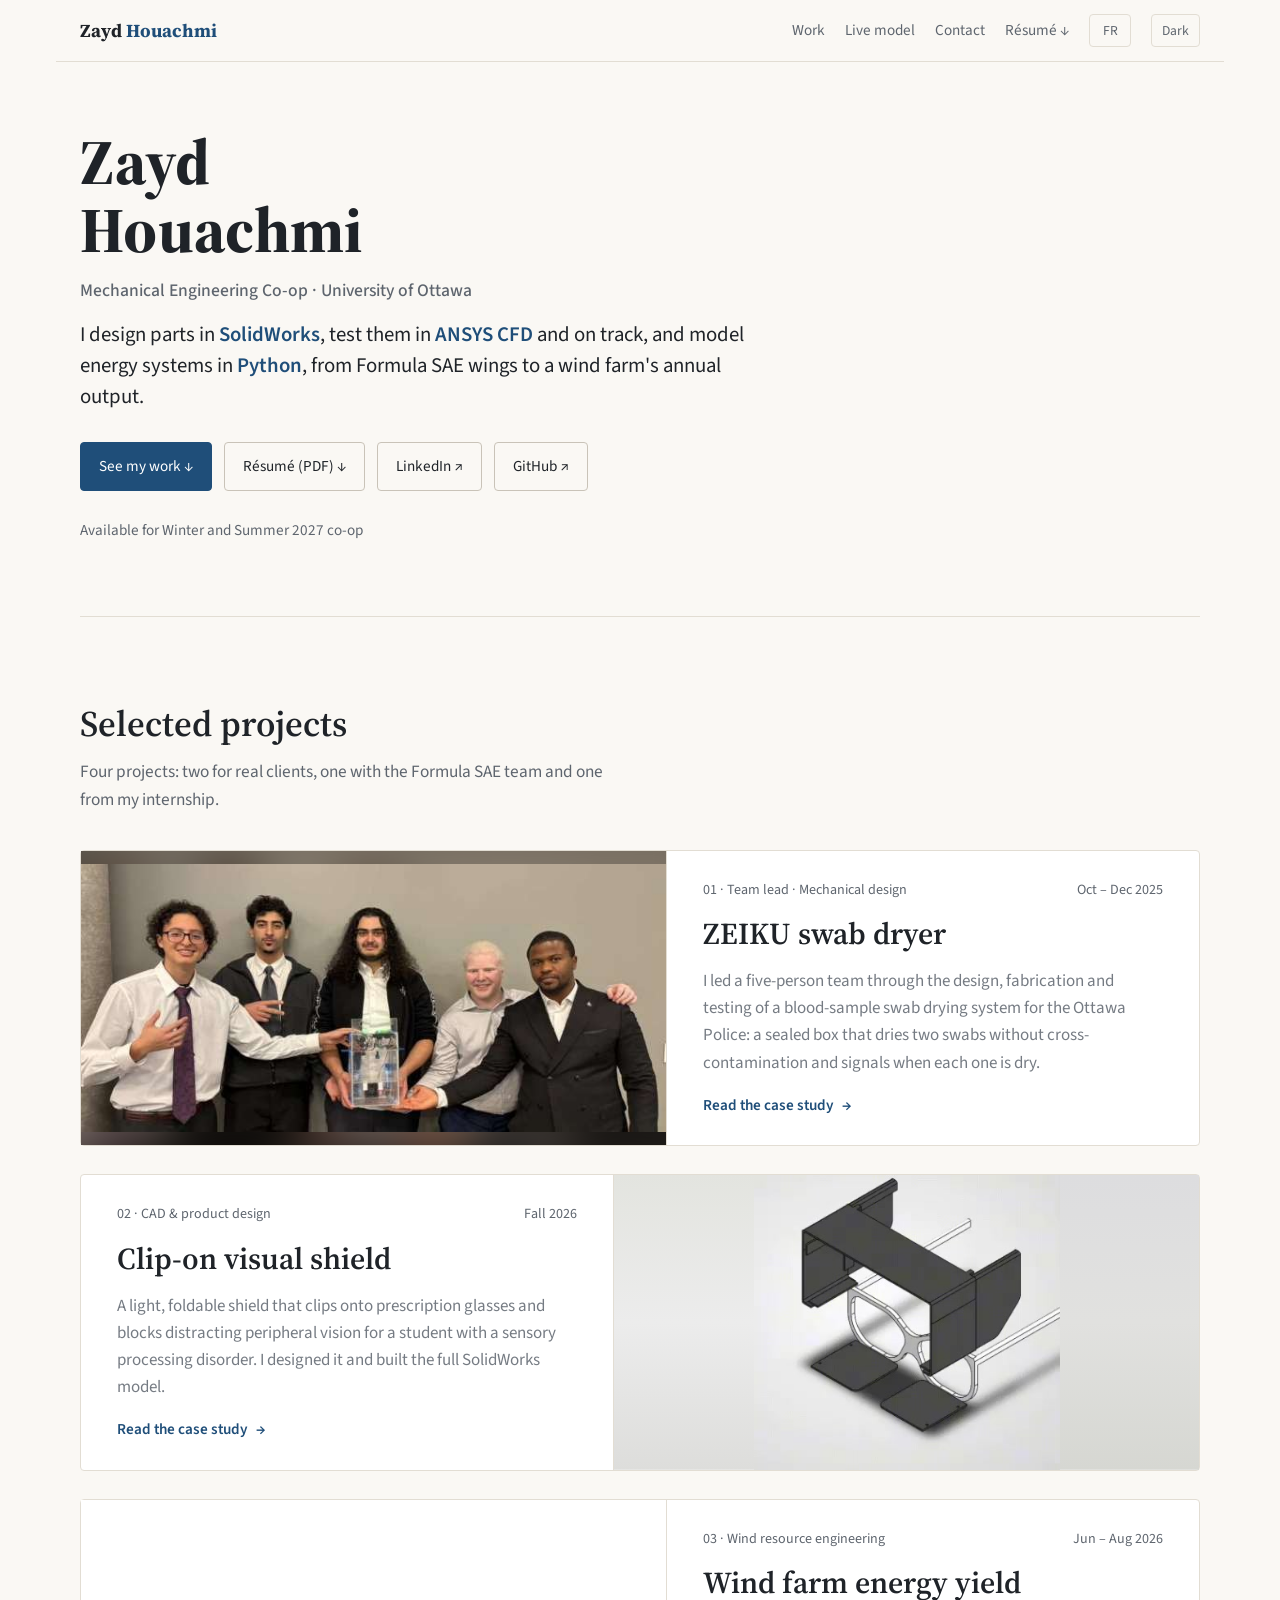
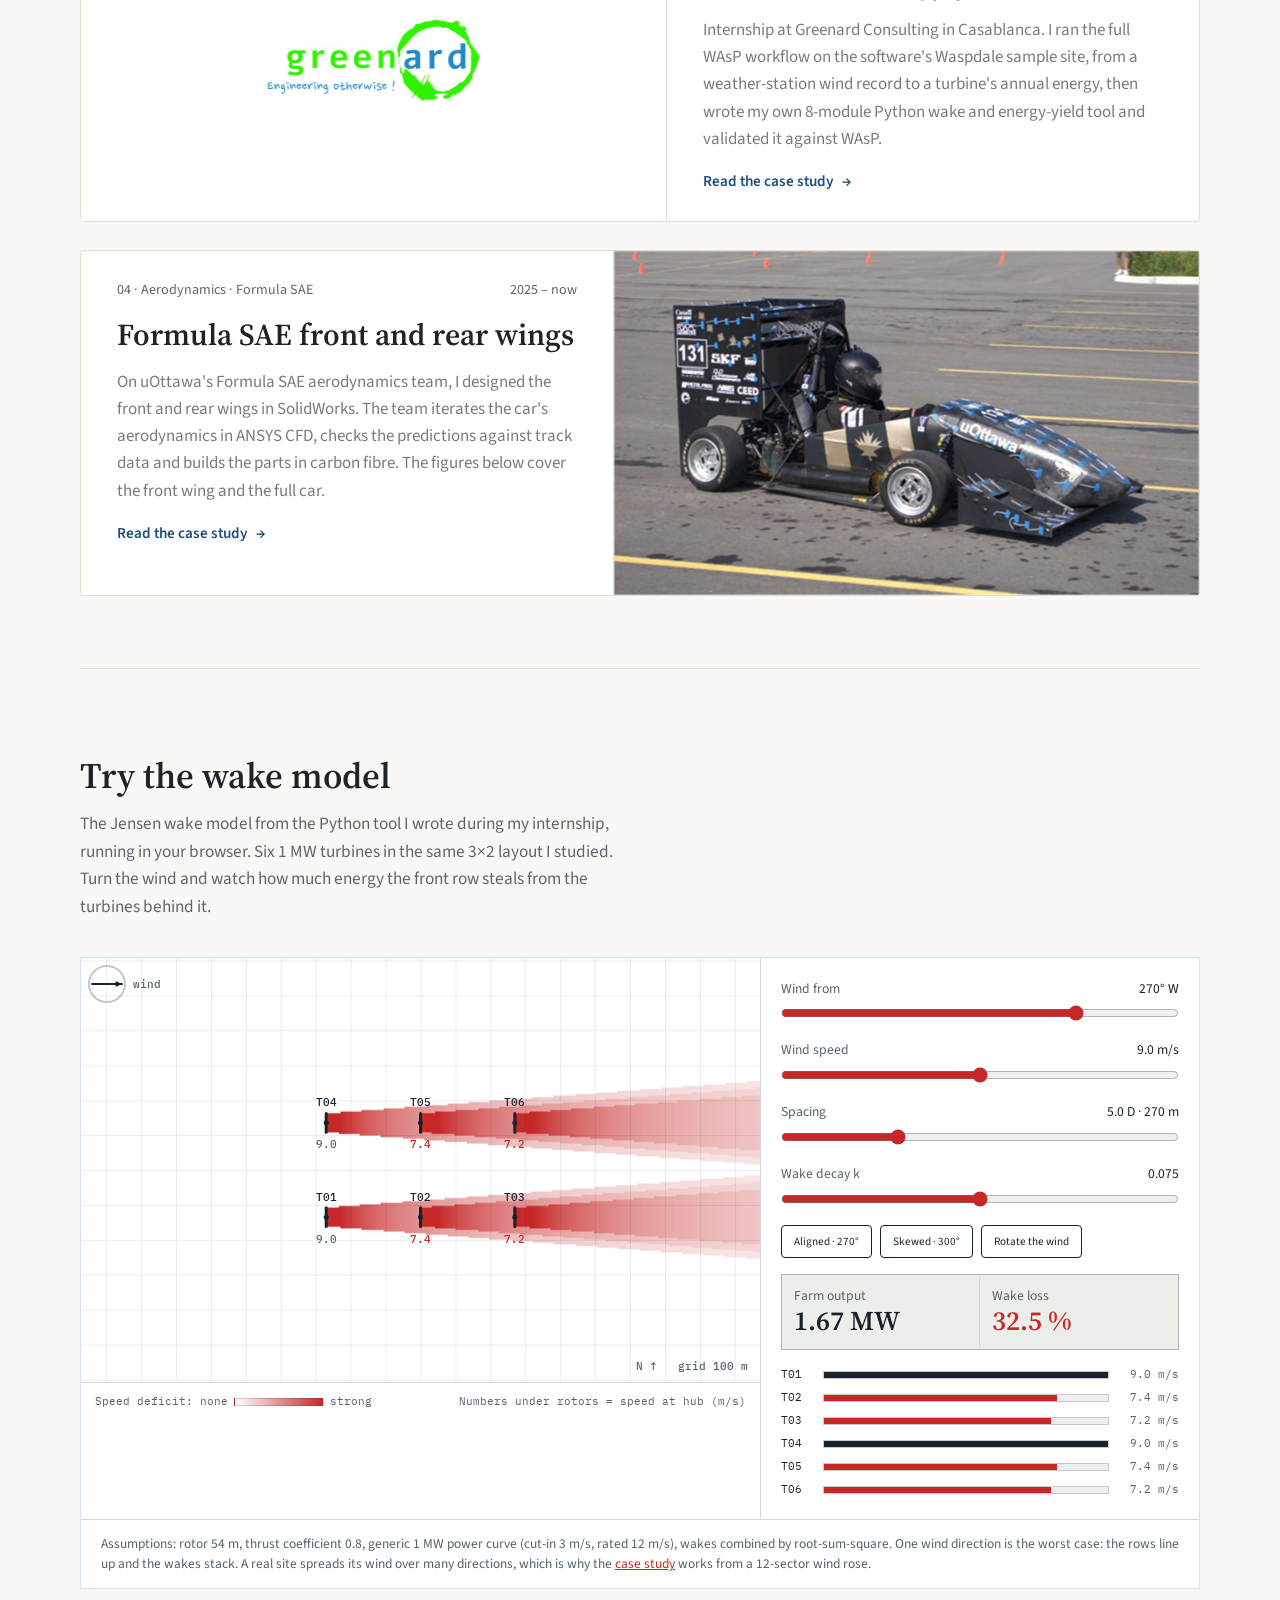
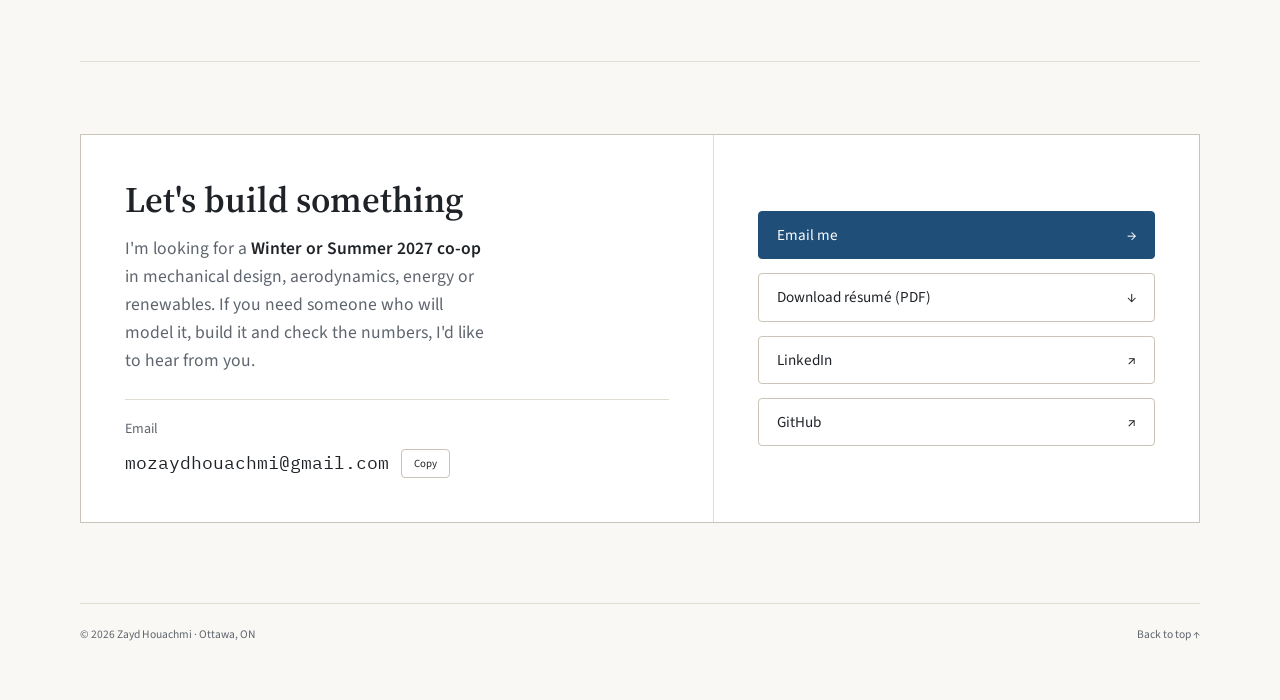
==== commit b9f47c90: "Remove the experience and education section Co-Authored-By: Claude Sonnet 5.5 <noreply@anthropic.com" ====
--- a/index.html
+++ b/index.html
@@ -19,7 +19,7 @@
 <link rel="preconnect" href="https://fonts.googleapis.com">
 <link rel="preconnect" href="https://fonts.gstatic.com" crossorigin>
 <link href="https://fonts.googleapis.com/css2?family=Source+Serif+4:wght@500;600;700&family=Source+Sans+3:ital,wght@0,400;0,500;0,600;1,400&family=IBM+Plex+Mono:wght@400;500&display=swap" rel="stylesheet">
-<link rel="stylesheet" href="assets/site.css?v=26">
+<link rel="stylesheet" href="assets/site.css?v=27">
 <script type="application/ld+json">
 {"@context":"https://schema.org","@type":"Person","name":"Zayd Houachmi","alternateName":"Mohamed Zayed Houachmi","jobTitle":"Mechanical Engineering Co-op Student","affiliation":{"@type":"CollegeOrUniversity","name":"University of Ottawa"},"address":{"@type":"PostalAddress","addressLocality":"Ottawa","addressRegion":"ON","addressCountry":"CA"},"email":"mailto:mozaydhouachmi@gmail.com","url":"https://zaydhouachmi.github.io/","sameAs":["https://www.linkedin.com/in/zayd-houachmi-b5578735a/","https://github.com/ZaydHouachmi"],"knowsLanguage":["en","fr","ar"],"knowsAbout":["SolidWorks","ANSYS CFD","Aerodynamics","Composite layup","Wind resource assessment","WAsP","Python"]}
 </script>
@@ -33,7 +33,6 @@
       <nav class="nav" aria-label="Sections">
         <a href="#work">Work</a>
         <a href="#model">Live model</a>
-        <a href="#experience">Experience</a>
         <a href="#contact">Contact</a>
         <a href="assets/Zayd-Houachmi-Resume.pdf" target="_blank" rel="noopener">Résumé ↓</a>
         <button class="theme-toggle" type="button" aria-pressed="false">Dark</button>
@@ -156,50 +155,6 @@
       </div>
     </section>
 
-    <!-- Experience -->
-    <section class="block" id="experience">
-      <h2>Experience &amp; education</h2>
-      <p class="section-intro">Where I've learned, and what I did there. The full version is in my <a href="assets/Zayd-Houachmi-Resume.pdf" target="_blank" rel="noopener">résumé (PDF)</a>.</p>
-      <div class="timeline">
-        <div class="tl-item">
-          <div class="tl-when">Sep 2025 – Jun 2029</div>
-          <div class="tl-what">
-            <h3>BASc, Mechanical Engineering (Co-op)</h3>
-            <span class="org">University of Ottawa · Ottawa, ON</span>
-            <ul class="points">
-              <li><strong>GNG2501 (Fall 2026):</strong> designed and modelled a clip-on visual shield in SolidWorks for a student client, with a six-test validation plan and a $50 budget.</li>
-              <li><strong>GNG1503 (Oct – Dec 2025):</strong> team lead on ZEIKU, a blood-sample swab drying system for the Ottawa Police Service. Delivered a working prototype that met the client's main objective.</li>
-            </ul>
-          </div>
-        </div>
-        <div class="tl-item">
-          <div class="tl-when">Sep 2025 – Present</div>
-          <div class="tl-what">
-            <h3>Aerodynamics Team, Formula SAE</h3>
-            <span class="org">uOttawa Formula One Student Group · Ottawa, ON</span>
-            <ul class="points">
-              <li>Designed the front and rear wing assemblies in SolidWorks within the FSAE rules box and packaging constraints.</li>
-              <li>Ran full-car CFD predicting 320&nbsp;N of downforce at 65&nbsp;km/h (C<sub>L</sub>&nbsp;−1.91). Iterated wings, undertray, diffuser and sidepods in ANSYS until the front wing reached C<sub>L</sub>&nbsp;−0.800 and C<sub>D</sub>&nbsp;0.109.</li>
-              <li>Validated CFD against suspension-travel data: measured downforce within 10% of prediction. Built surfaces by carbon-fibre layup.</li>
-            </ul>
-          </div>
-        </div>
-        <div class="tl-item">
-          <div class="tl-when">Jun – Aug 2026</div>
-          <div class="tl-what">
-            <h3>Renewable Energy Intern</h3>
-            <span class="org">Greenard Consulting · Casablanca, Morocco</span>
-            <ul class="points">
-              <li>Ran a full wind-resource assessment in WAsP: resource grids, turbine siting, annual energy and wake-loss evaluation.</li>
-              <li>Wrote an 8-module Python/Streamlit tool implementing Jensen and Ainslie wake models (Runge-Kutta), validated against WAsP.</li>
-              <li>Documented the method and its limits in a full technical report in French.</li>
-            </ul>
-          </div>
-        </div>
-      </div>
-
-    </section>
-
     <!-- Contact -->
     <section class="block" id="contact">
       <div class="contact-card">
@@ -227,8 +182,8 @@
     </footer>
   </main>
 </div>
-<script src="assets/fr.js?v=25"></script>
-<script src="assets/i18n.js?v=25"></script>
-<script src="assets/site.js?v=25"></script>
+<script src="assets/fr.js?v=26"></script>
+<script src="assets/i18n.js?v=26"></script>
+<script src="assets/site.js?v=26"></script>
 </body>
 </html>
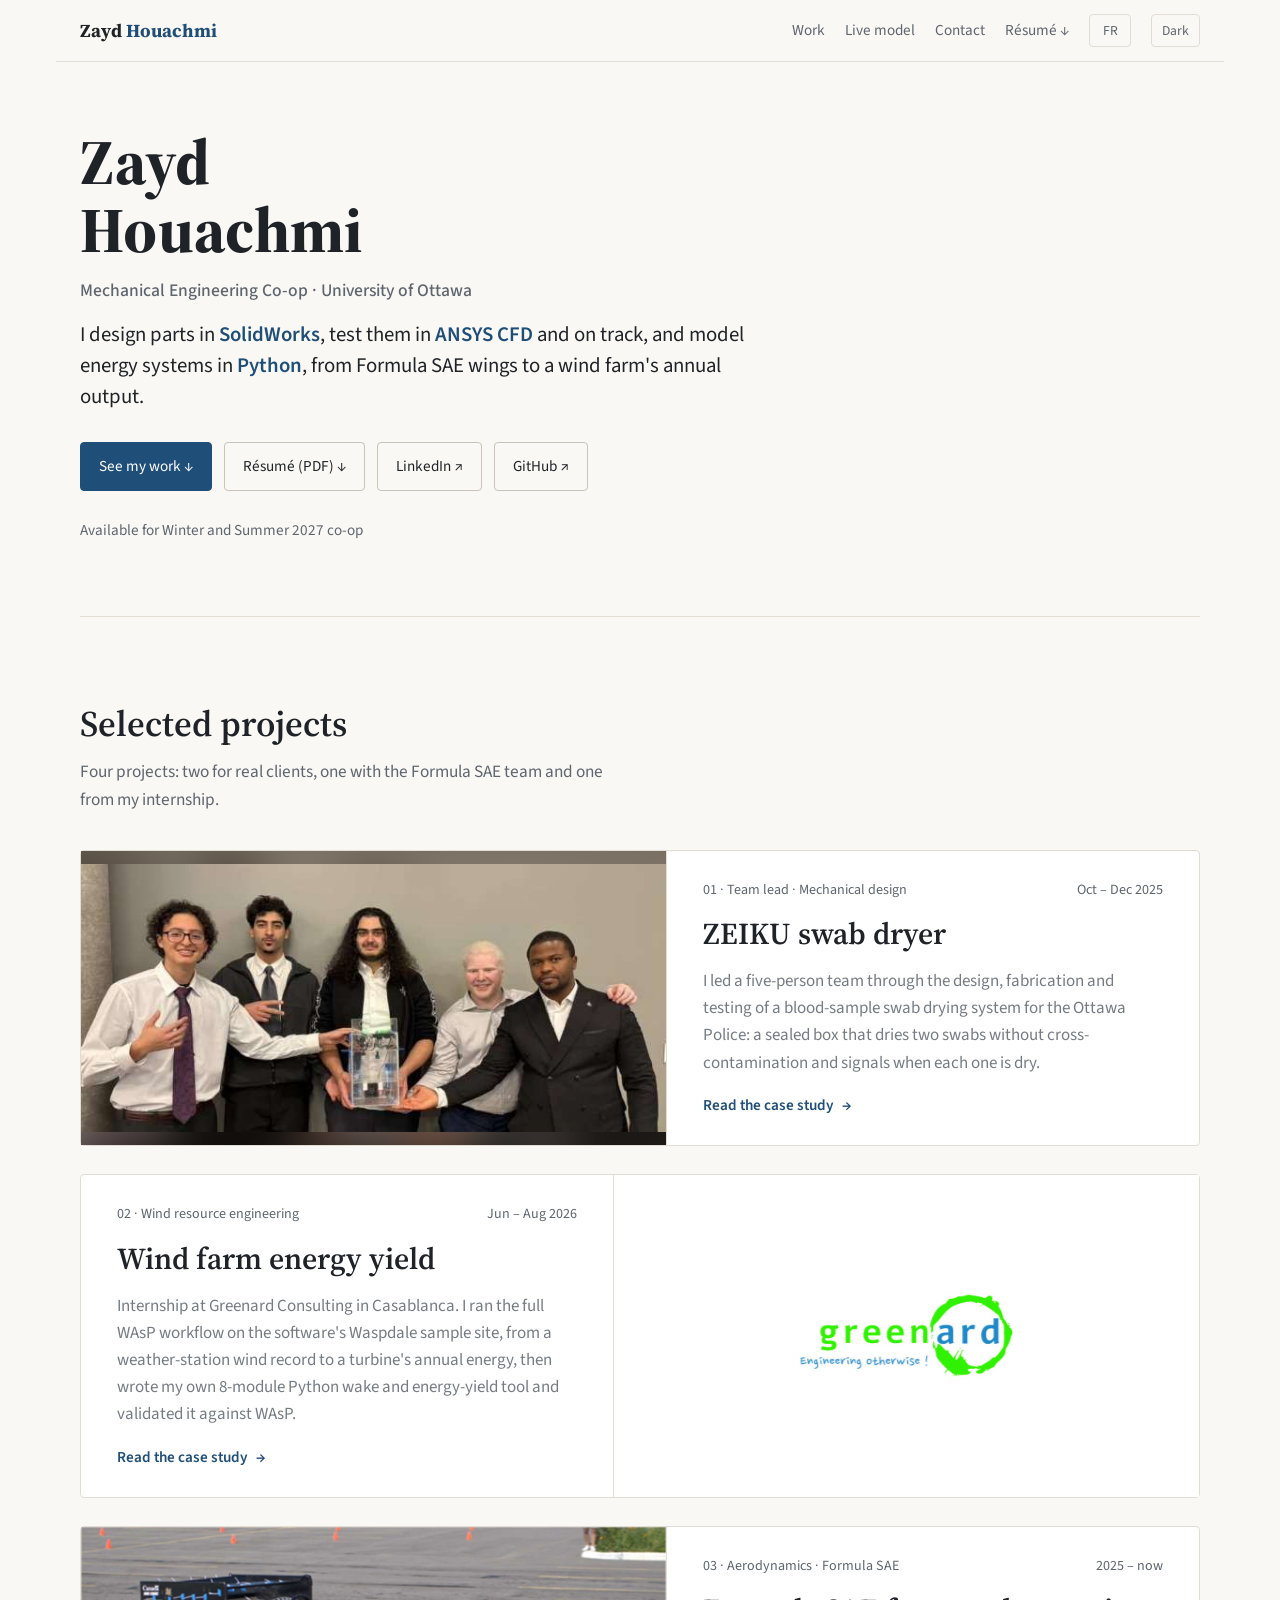
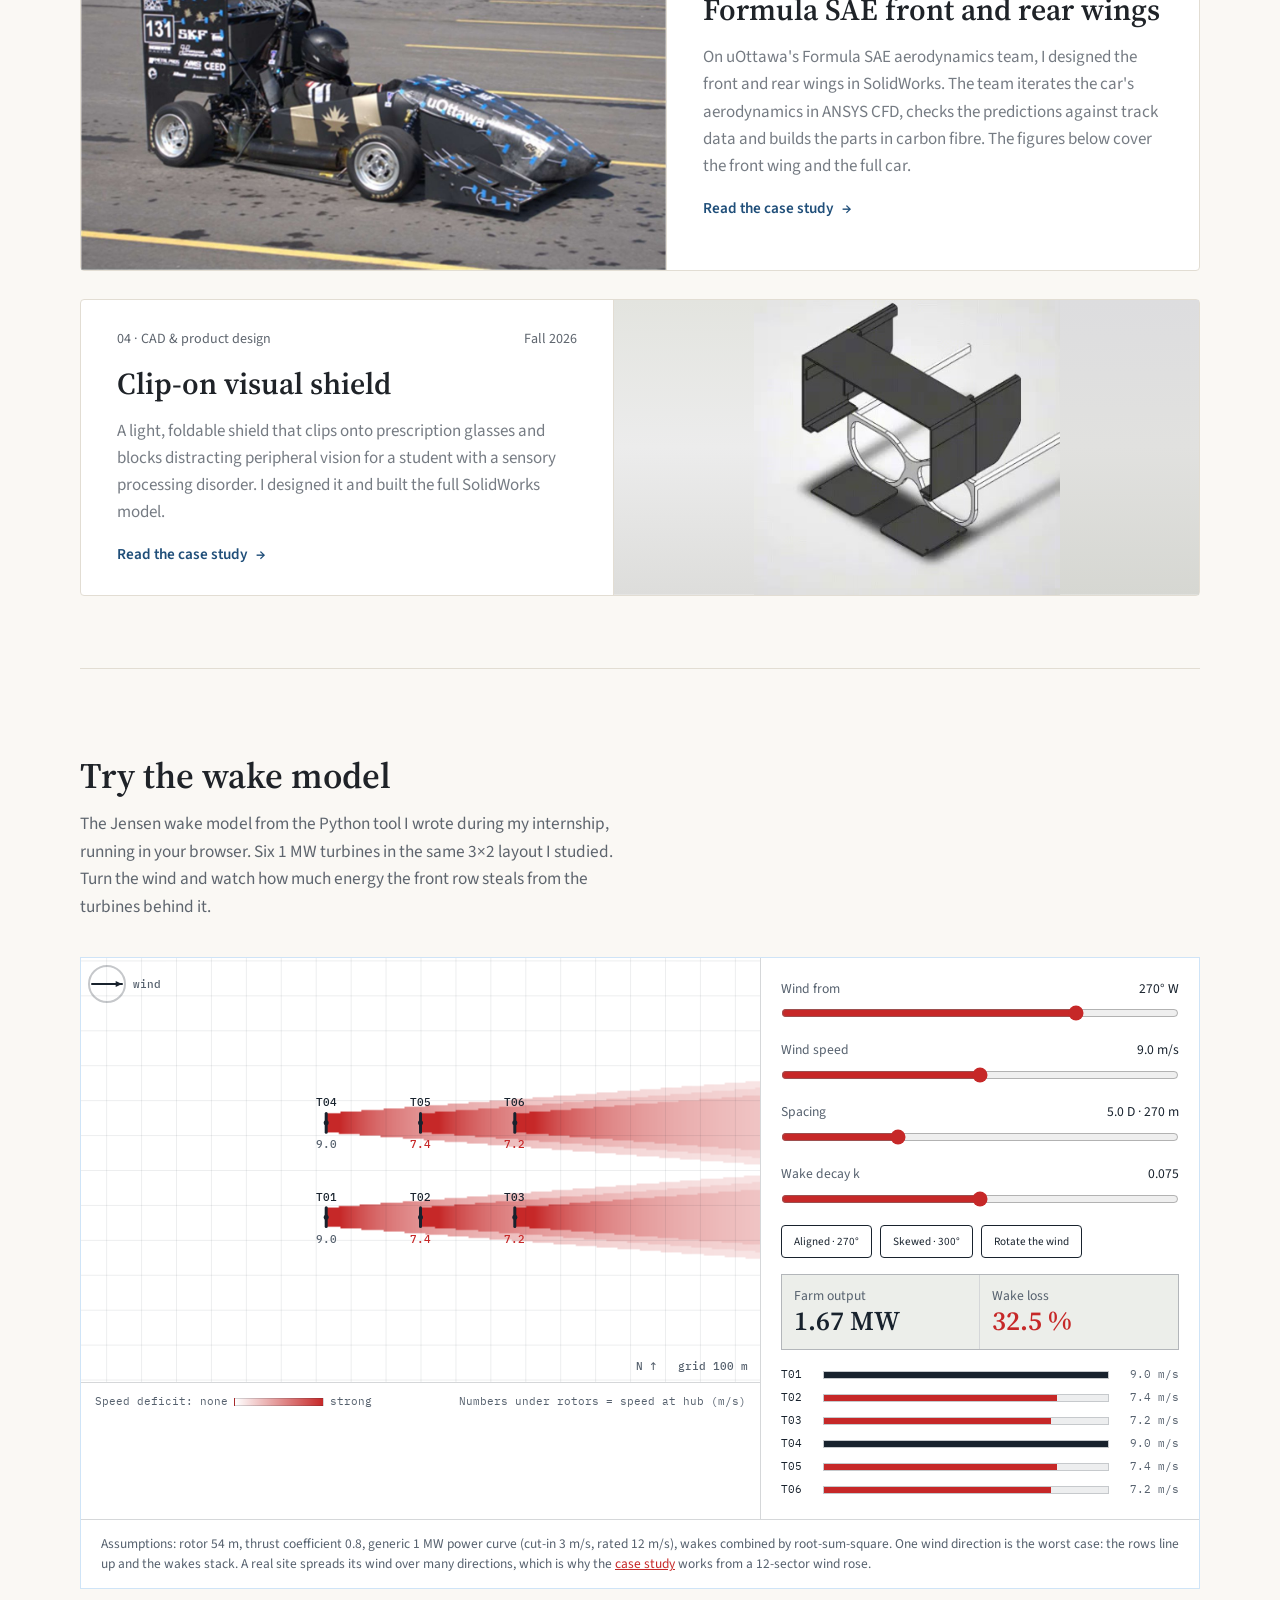
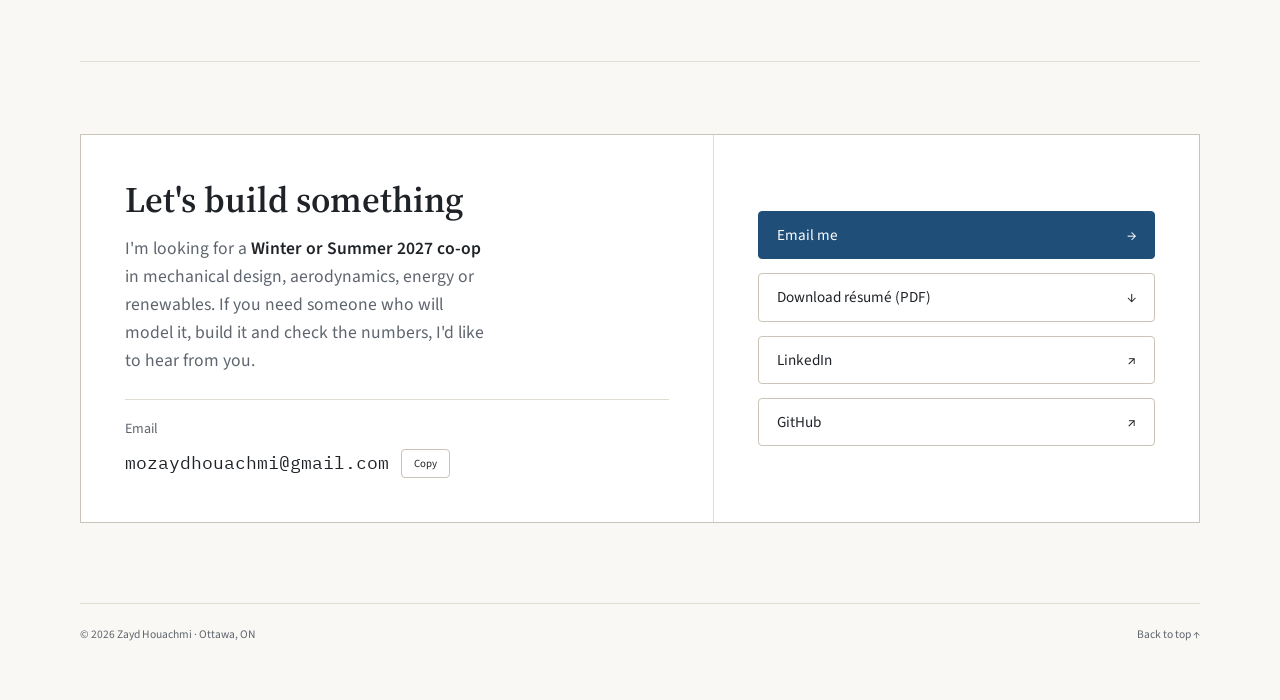
==== commit ac53165a: "Move the visual shield project to the bottom; renumber projects and figures Co-Authored-By: Claude S" ====
--- a/index.html
+++ b/index.html
@@ -19,7 +19,7 @@
 <link rel="preconnect" href="https://fonts.googleapis.com">
 <link rel="preconnect" href="https://fonts.gstatic.com" crossorigin>
 <link href="https://fonts.googleapis.com/css2?family=Source+Serif+4:wght@500;600;700&family=Source+Sans+3:ital,wght@0,400;0,500;0,600;1,400&family=IBM+Plex+Mono:wght@400;500&display=swap" rel="stylesheet">
-<link rel="stylesheet" href="assets/site.css?v=27">
+<link rel="stylesheet" href="assets/site.css?v=28">
 <script type="application/ld+json">
 {"@context":"https://schema.org","@type":"Person","name":"Zayd Houachmi","alternateName":"Mohamed Zayed Houachmi","jobTitle":"Mechanical Engineering Co-op Student","affiliation":{"@type":"CollegeOrUniversity","name":"University of Ottawa"},"address":{"@type":"PostalAddress","addressLocality":"Ottawa","addressRegion":"ON","addressCountry":"CA"},"email":"mailto:mozaydhouachmi@gmail.com","url":"https://zaydhouachmi.github.io/","sameAs":["https://www.linkedin.com/in/zayd-houachmi-b5578735a/","https://github.com/ZaydHouachmi"],"knowsLanguage":["en","fr","ar"],"knowsAbout":["SolidWorks","ANSYS CFD","Aerodynamics","Composite layup","Wind resource assessment","WAsP","Python"]}
 </script>
@@ -75,35 +75,35 @@
           </div>
         </a>
 
+        <a class="feature flip" href="work/wind-farm.html">
+          <div class="media contain logo"><img src="assets/greenard-logo.png" alt="Greenard Consulting logo" loading="lazy"></div>
+          <div class="body">
+            <div class="num"><span class="eyebrow">02 · Wind resource engineering</span><span class="eyebrow">Jun – Aug 2026</span></div>
+            <h3>Wind farm energy yield</h3>
+            <p class="sum">Internship at Greenard Consulting in Casablanca. I ran the full WAsP workflow on the software's Waspdale sample site, from a weather-station wind record to a turbine's annual energy, then wrote my own 8-module Python wake and energy-yield tool and validated it against WAsP.</p>
+            <span class="go">Read the case study <span>→</span></span>
+          </div>
+        </a>
+
+        <a class="feature" href="work/formula-sae.html">
+          <div class="media"><img src="assets/fsae-car.jpg" width="1400" height="822" alt="The uOttawa Formula SAE car on track, with the front wing at the nose" loading="lazy"></div>
+          <div class="body">
+            <div class="num"><span class="eyebrow">03 · Aerodynamics · Formula SAE</span><span class="eyebrow">2025 – now</span></div>
+            <h3>Formula SAE front and rear wings</h3>
+            <p class="sum">On uOttawa's Formula SAE aerodynamics team, I designed the front and rear wings in SolidWorks. The team iterates the car's aerodynamics in ANSYS CFD, checks the predictions against track data and builds the parts in carbon fibre. The figures below cover the front wing and the full car.</p>
+            <span class="go">Read the case study <span>→</span></span>
+          </div>
+        </a>
+
         <a class="feature flip" href="work/visual-shield.html">
           <div class="media cad-motion">
             <video src="assets/shield-motion.mp4" poster="assets/shield-motion-poster.jpg" width="374" height="360" autoplay muted loop playsinline preload="metadata" aria-label="SolidWorks animation of the visual shield assembly turning, with the lower flaps moving"></video>
             <span class="live-tag" aria-hidden="true">SolidWorks · live</span>
           </div>
           <div class="body">
-            <div class="num"><span class="eyebrow">02 · CAD &amp; product design</span><span class="eyebrow">Fall 2026</span></div>
+            <div class="num"><span class="eyebrow">04 · CAD &amp; product design</span><span class="eyebrow">Fall 2026</span></div>
             <h3>Clip-on visual shield</h3>
             <p class="sum">A light, foldable shield that clips onto prescription glasses and blocks distracting peripheral vision for a student with a sensory processing disorder. I designed it and built the full SolidWorks model.</p>
-            <span class="go">Read the case study <span>→</span></span>
-          </div>
-        </a>
-
-        <a class="feature" href="work/wind-farm.html">
-          <div class="media contain logo"><img src="assets/greenard-logo.png" alt="Greenard Consulting logo" loading="lazy"></div>
-          <div class="body">
-            <div class="num"><span class="eyebrow">03 · Wind resource engineering</span><span class="eyebrow">Jun – Aug 2026</span></div>
-            <h3>Wind farm energy yield</h3>
-            <p class="sum">Internship at Greenard Consulting in Casablanca. I ran the full WAsP workflow on the software's Waspdale sample site, from a weather-station wind record to a turbine's annual energy, then wrote my own 8-module Python wake and energy-yield tool and validated it against WAsP.</p>
-            <span class="go">Read the case study <span>→</span></span>
-          </div>
-        </a>
-
-        <a class="feature flip" href="work/formula-sae.html">
-          <div class="media"><img src="assets/fsae-car.jpg" width="1400" height="822" alt="The uOttawa Formula SAE car on track, with the front wing at the nose" loading="lazy"></div>
-          <div class="body">
-            <div class="num"><span class="eyebrow">04 · Aerodynamics · Formula SAE</span><span class="eyebrow">2025 – now</span></div>
-            <h3>Formula SAE front and rear wings</h3>
-            <p class="sum">On uOttawa's Formula SAE aerodynamics team, I designed the front and rear wings in SolidWorks. The team iterates the car's aerodynamics in ANSYS CFD, checks the predictions against track data and builds the parts in carbon fibre. The figures below cover the front wing and the full car.</p>
             <span class="go">Read the case study <span>→</span></span>
           </div>
         </a>
@@ -182,8 +182,8 @@
     </footer>
   </main>
 </div>
-<script src="assets/fr.js?v=26"></script>
-<script src="assets/i18n.js?v=26"></script>
-<script src="assets/site.js?v=26"></script>
+<script src="assets/fr.js?v=27"></script>
+<script src="assets/i18n.js?v=27"></script>
+<script src="assets/site.js?v=27"></script>
 </body>
 </html>
